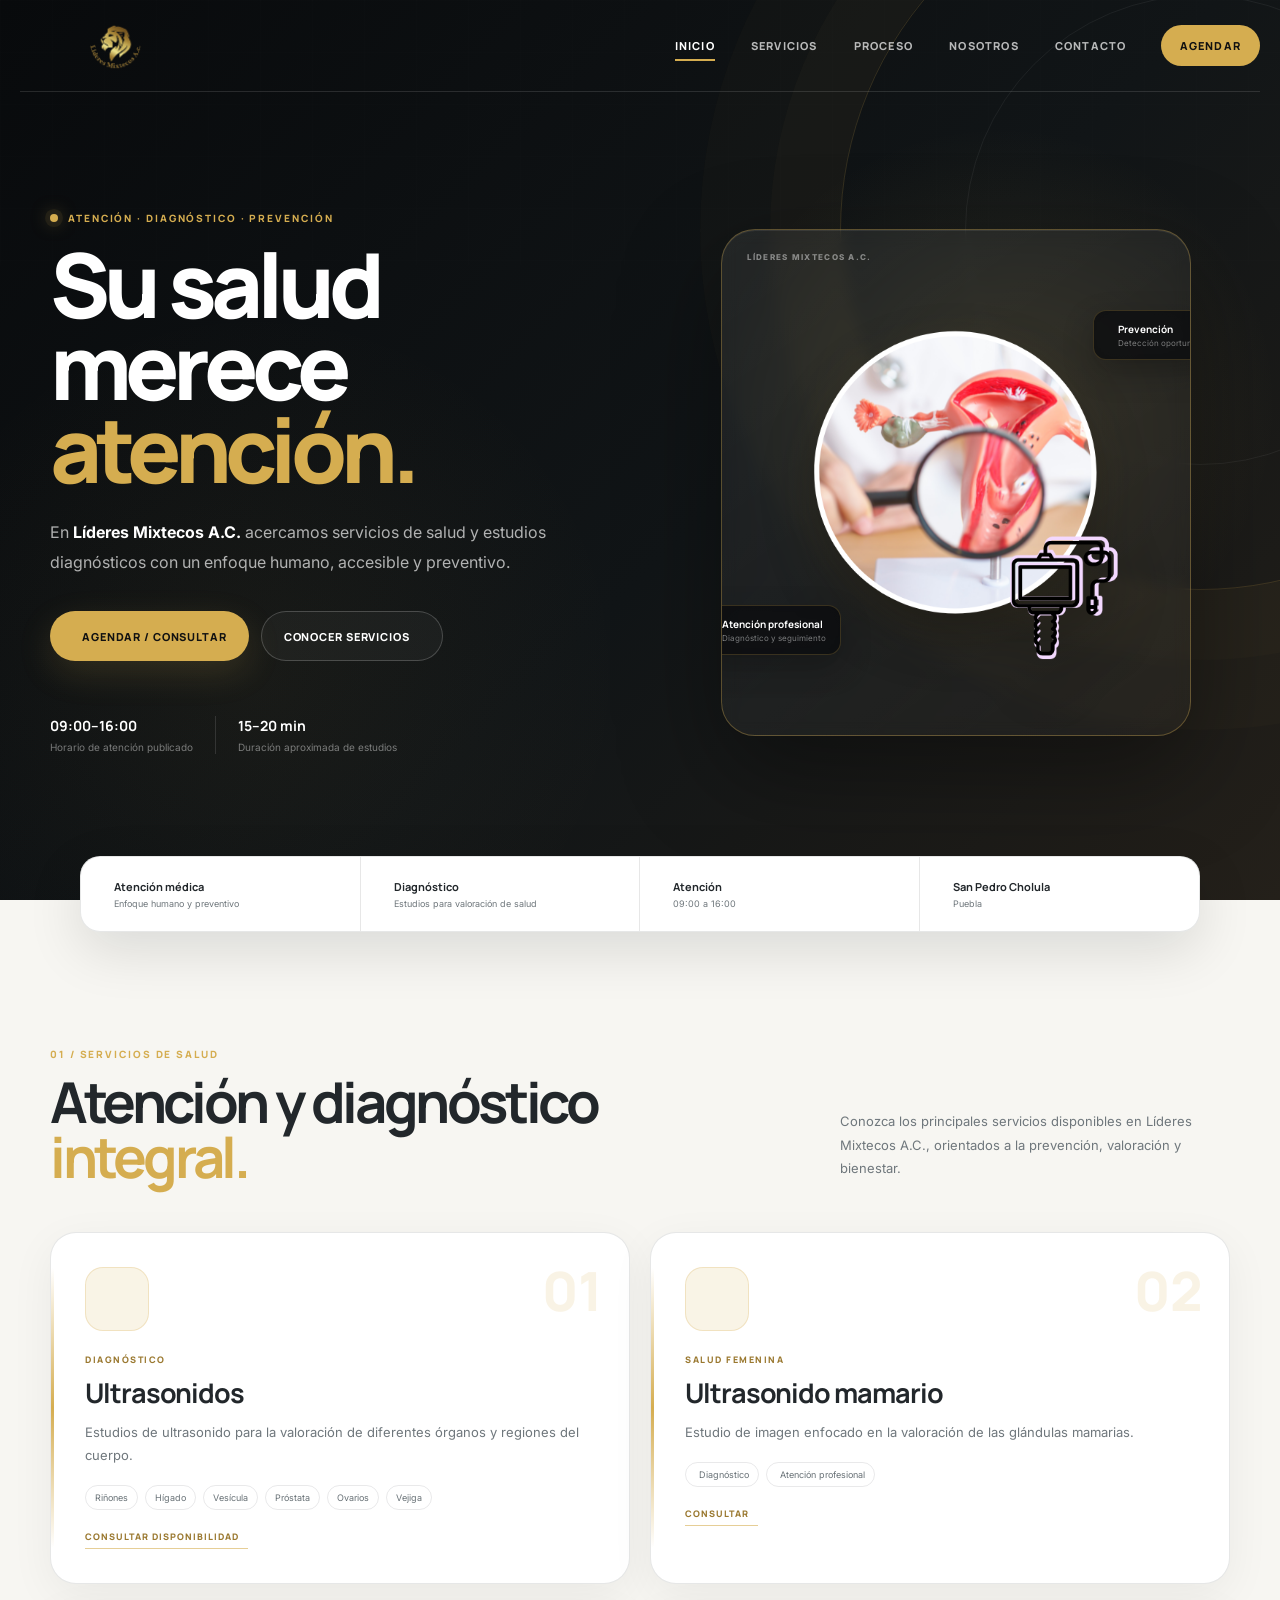
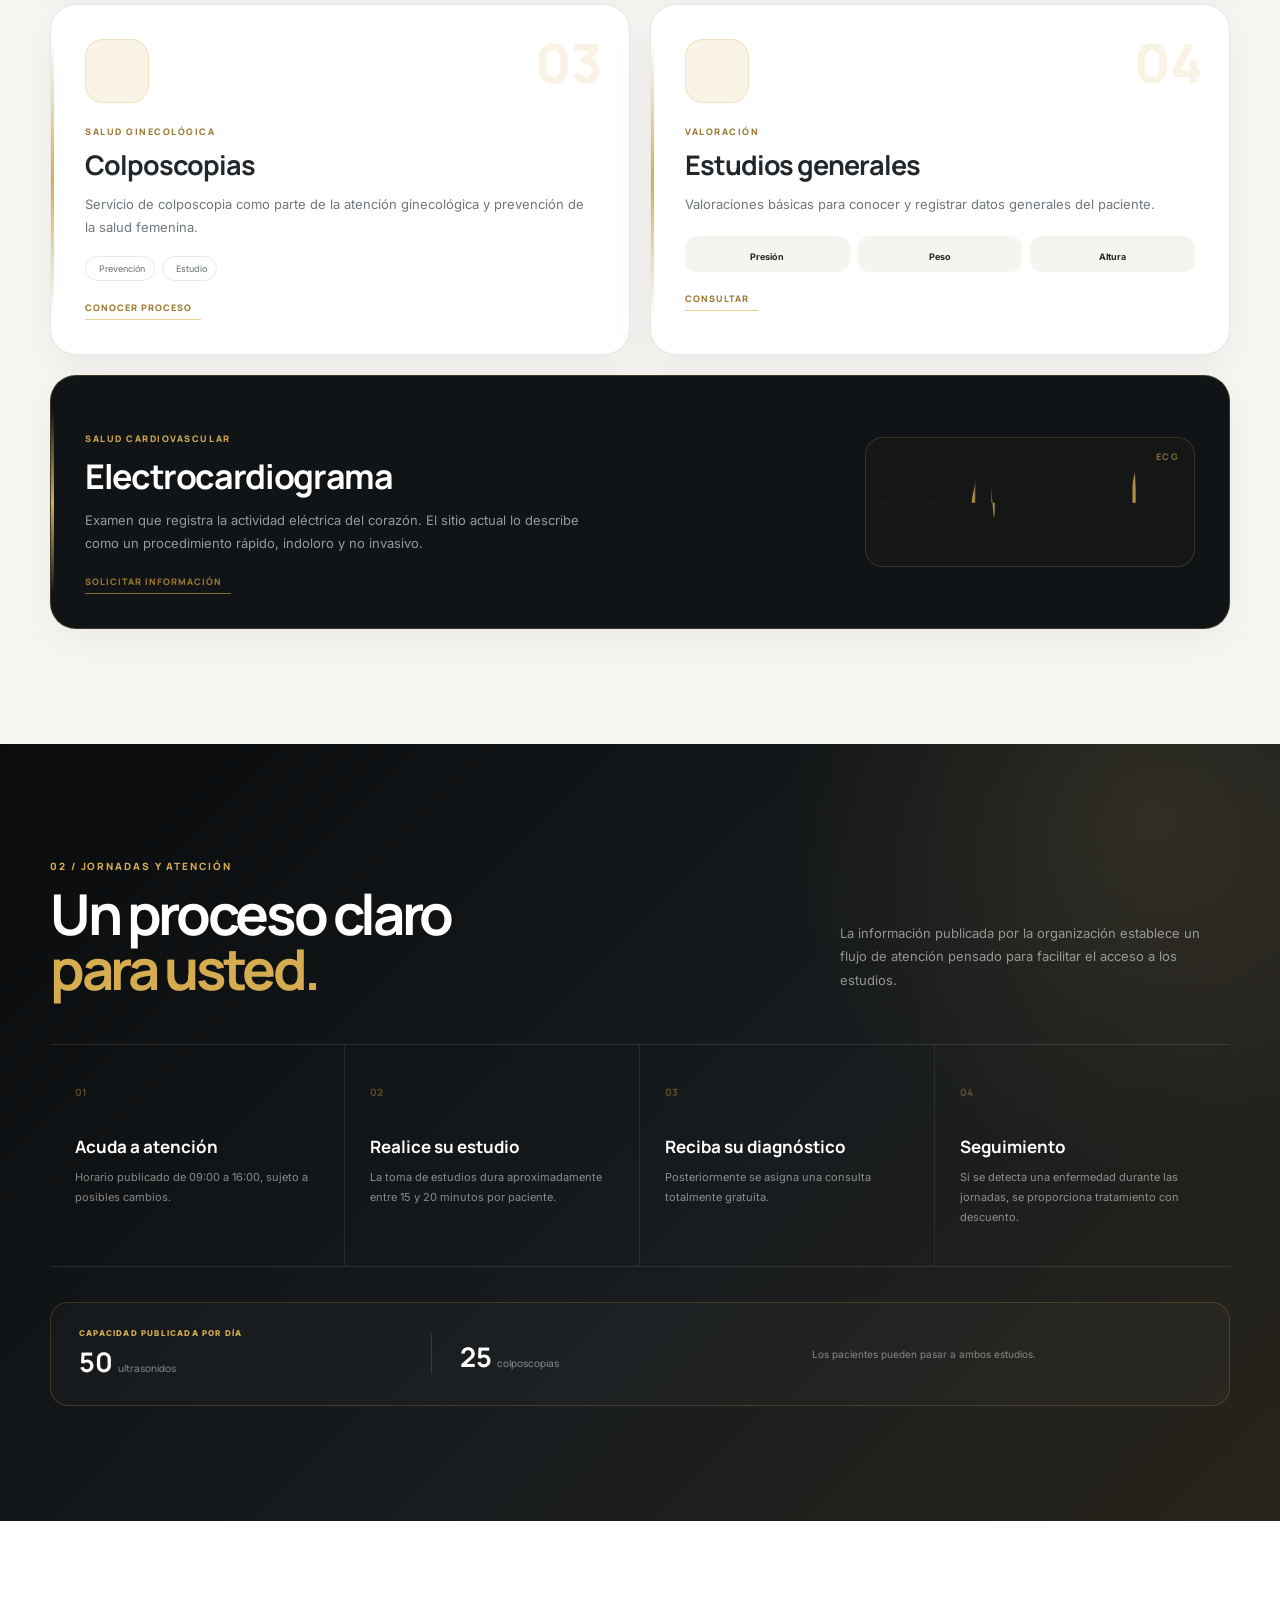
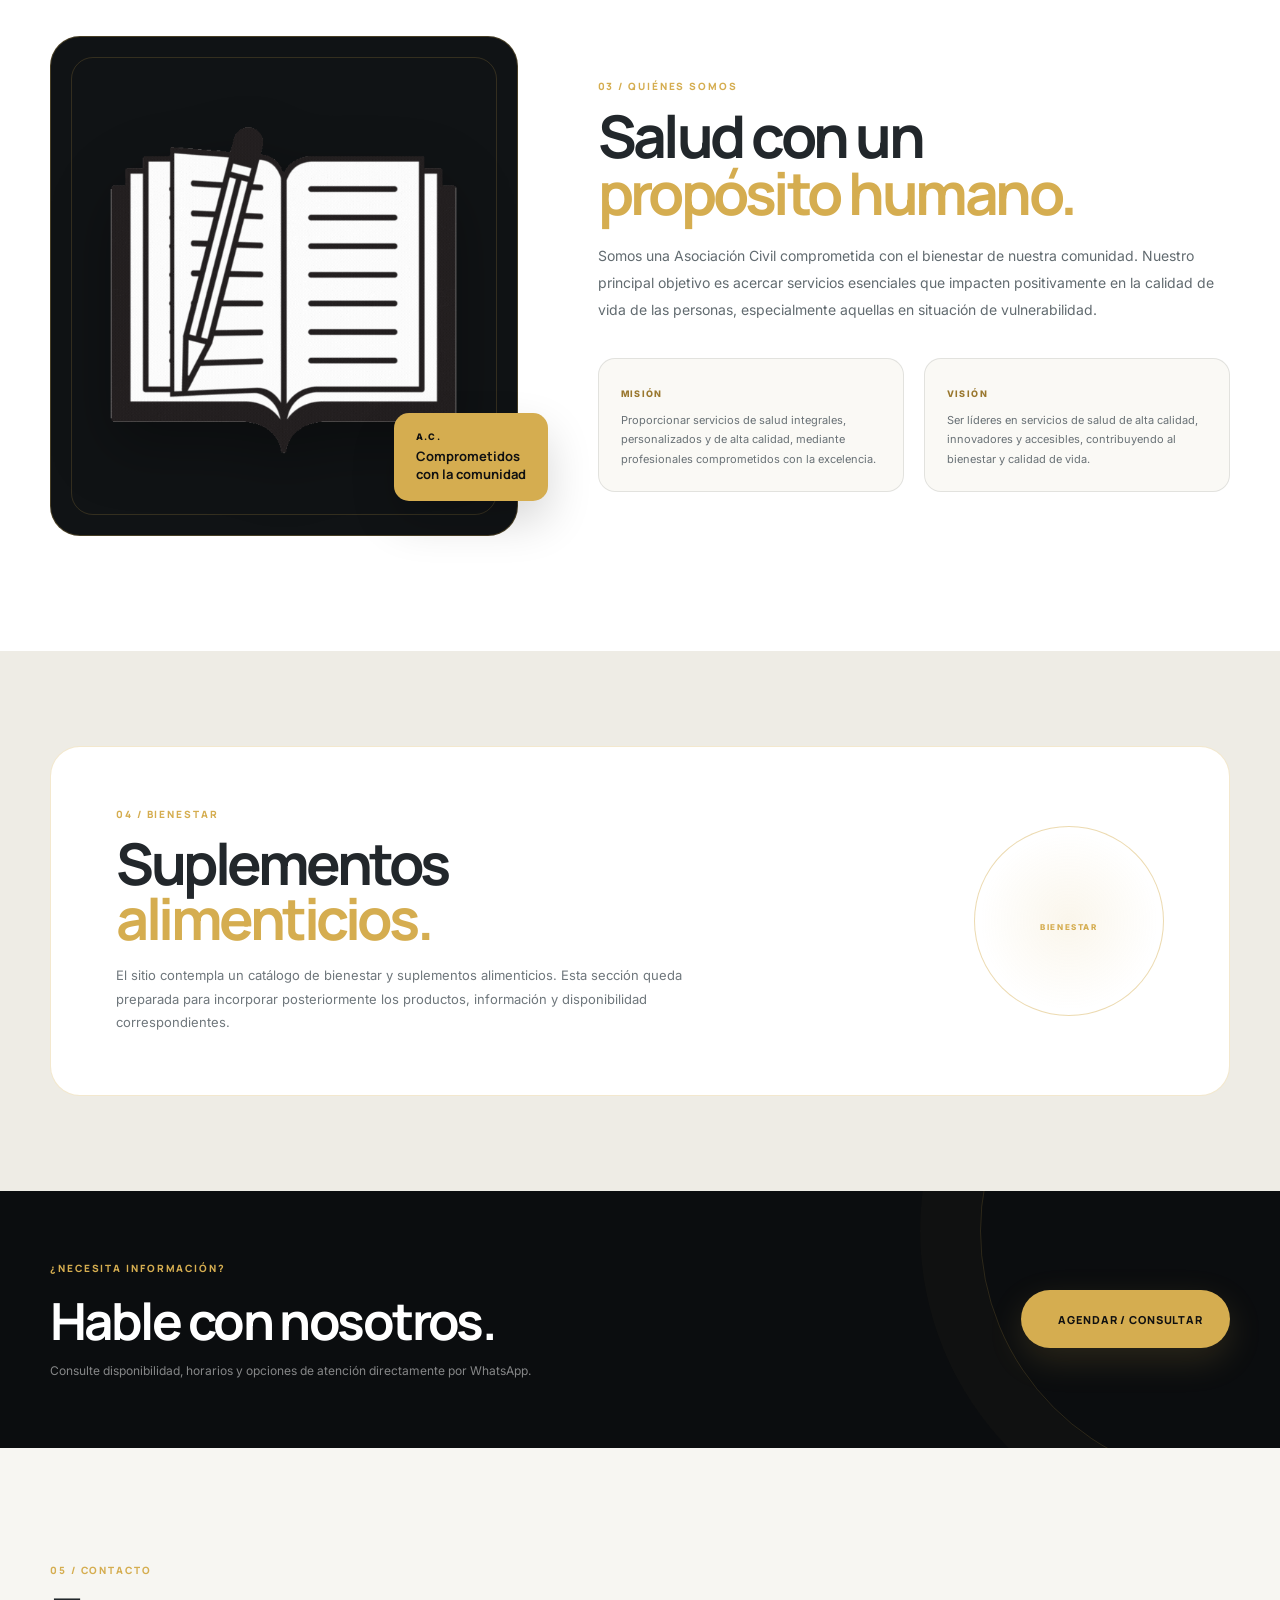
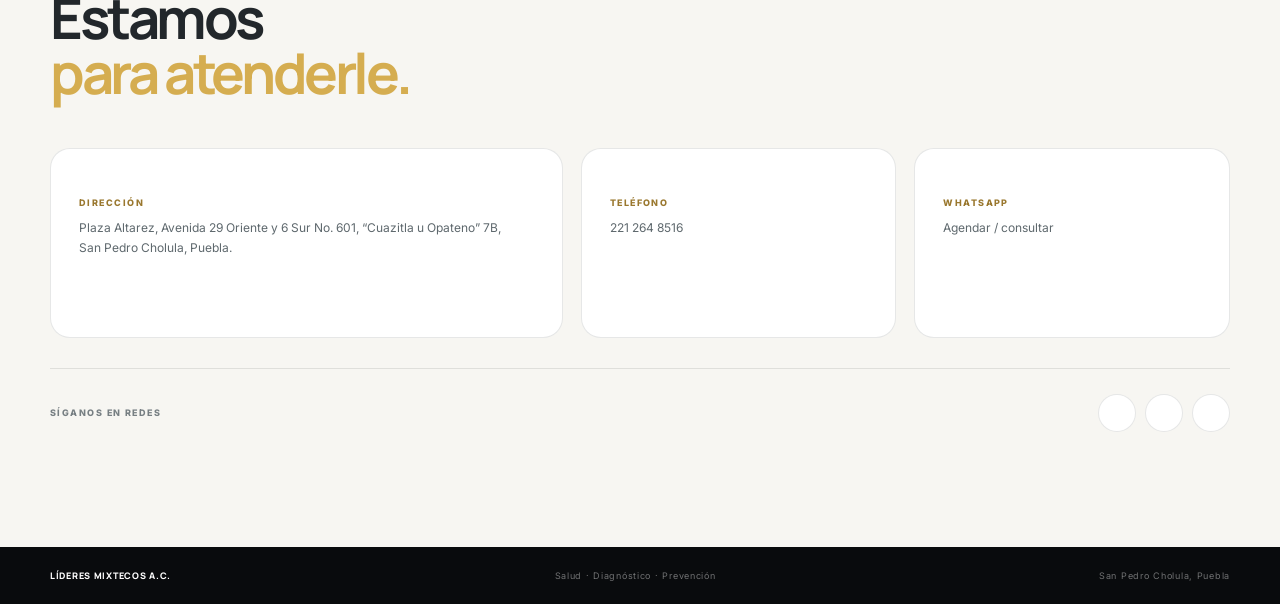
==== index.html @ 83576ace "dgfgd" ====
<!DOCTYPE html>
<html lang="es">
<head>
  <meta charset="UTF-8">
  <meta name="viewport" content="width=device-width, initial-scale=1.0">
  <meta name="description" content="Líderes Mixtecos A.C. — servicios de salud, diagnóstico y prevención en San Pedro Cholula, Puebla.">
  <meta name="theme-color" content="#0b0d0f">
  <title>Líderes Mixtecos A.C. | Salud, diagnóstico y prevención</title>

  <link rel="icon" href="images/logo.png">
  <link rel="preconnect" href="https://fonts.googleapis.com">
  <link rel="preconnect" href="https://fonts.gstatic.com" crossorigin>
  <link href="https://fonts.googleapis.com/css2?family=Inter:wght@400;500;600;700&family=Manrope:wght@500;600;700;800&display=swap" rel="stylesheet">
  <link rel="stylesheet" href="style_medical_futurista.css">

  <link rel="stylesheet" href="style_medical_futurista.css">
</head>

<body>

  <!-- ================= HEADER ================= -->
  <header class="site-header" id="inicio">
    <div class="nav-shell">
      <a class="brand" href="#inicio" aria-label="Líderes Mixtecos A.C.">
        <img src="images/logo.png" alt="Líderes Mixtecos A.C.">
      </a>

      <button class="menu-toggle" type="button" aria-label="Abrir menú" aria-expanded="false">
        <span></span><span></span><span></span>
      </button>

      <nav class="main-nav" aria-label="Navegación principal">
        <a class="active" href="#inicio">Inicio</a>
        <a href="#servicios">Servicios</a>
        <a href="#proceso">Proceso</a>
        <a href="#nosotros">Nosotros</a>
        <a href="#contacto">Contacto</a>
        <a class="nav-button" href="http://wa.link/dk0aqt" target="_blank" rel="noopener">
          <i class="fab fa-whatsapp"></i> Agendar
        </a>
      </nav>
    </div>
  </header>

  <main>

    <!-- ================= HERO ================= -->
    <section class="hero">
      <div class="hero-orbit hero-orbit-one"></div>
      <div class="hero-orbit hero-orbit-two"></div>
      <div class="hero-grid"></div>

      <div class="hero-shell">
        <div class="hero-copy">
          <div class="eyebrow">
            <span class="status-dot"></span>
            ATENCIÓN · DIAGNÓSTICO · PREVENCIÓN
          </div>

          <h1>
            Su salud merece
            <span>atención.</span>
          </h1>

          <p class="hero-text">
            En <strong>Líderes Mixtecos A.C.</strong> acercamos servicios de salud
            y estudios diagnósticos con un enfoque humano, accesible y preventivo.
          </p>

          <div class="hero-actions">
            <a class="btn btn-gold" href="http://wa.link/dk0aqt" target="_blank" rel="noopener">
              <i class="fab fa-whatsapp"></i>
              Agendar / consultar
            </a>
            <a class="btn btn-outline" href="#servicios">
              Conocer servicios
              <i class="fas fa-arrow-down"></i>
            </a>
          </div>

          <div class="hero-meta">
            <div>
              <strong>09:00–16:00</strong>
              <span>Horario de atención publicado</span>
            </div>
            <div class="meta-line"></div>
            <div>
              <strong>15–20 min</strong>
              <span>Duración aproximada de estudios</span>
            </div>
          </div>
        </div>

        <div class="hero-visual">
          <div class="medical-frame">
            <div class="frame-label">LÍDERES MIXTECO​S A.C.</div>
            <img src="images/ColpoInic.png" alt="Estudio de colposcopia">
            <div class="medical-card medical-card-top">
              <i class="fas fa-shield-alt"></i>
              <div>
                <strong>Prevención</strong>
                <span>Detección oportuna</span>
              </div>
            </div>
            <div class="medical-card medical-card-bottom">
              <i class="fas fa-user-md"></i>
              <div>
                <strong>Atención profesional</strong>
                <span>Diagnóstico y seguimiento</span>
              </div>
            </div>
          </div>
        </div>
      </div>

      <div class="hero-bottom">
        <span>SCROLL</span>
        <span class="scroll-line"></span>
        <span>CONOZCA NUESTROS SERVICIOS</span>
      </div>
    </section>

    <!-- ================= TRUST BAR ================= -->
    <section class="trust-bar">
      <div class="trust-item">
        <i class="fas fa-heartbeat"></i>
        <div><strong>Atención médica</strong><span>Enfoque humano y preventivo</span></div>
      </div>
      <div class="trust-item">
        <i class="fas fa-microscope"></i>
        <div><strong>Diagnóstico</strong><span>Estudios para valoración de salud</span></div>
      </div>
      <div class="trust-item">
        <i class="fas fa-clock"></i>
        <div><strong>Atención</strong><span>09:00 a 16:00</span></div>
      </div>
      <div class="trust-item">
        <i class="fas fa-map-marker-alt"></i>
        <div><strong>San Pedro Cholula</strong><span>Puebla</span></div>
      </div>
    </section>

    <!-- ================= SERVICES ================= -->
    <section class="services section" id="servicios">
      <div class="section-shell">
        <div class="section-heading">
          <div>
            <span class="section-kicker">01 / SERVICIOS DE SALUD</span>
            <h2>Atención y diagnóstico<br><span>integral.</span></h2>
          </div>
          <p>
            Conozca los principales servicios disponibles en Líderes Mixtecos A.C.,
            orientados a la prevención, valoración y bienestar.
          </p>
        </div>

        <div class="services-grid">

          <article class="service-card service-featured">
            <span class="service-number">01</span>
            <div class="service-icon"><i class="fas fa-wave-square"></i></div>
            <span class="service-label">DIAGNÓSTICO</span>
            <h3>Ultrasonidos</h3>
            <p>Estudios de ultrasonido para la valoración de diferentes órganos y regiones del cuerpo.</p>
            <div class="tag-list">
              <span>Riñones</span><span>Hígado</span><span>Vesícula</span>
              <span>Próstata</span><span>Ovarios</span><span>Vejiga</span>
            </div>
            <a href="#contacto" class="card-link">Consultar disponibilidad <i class="fas fa-arrow-right"></i></a>
          </article>

          <article class="service-card">
            <span class="service-number">02</span>
            <div class="service-icon"><i class="fas fa-female"></i></div>
            <span class="service-label">SALUD FEMENINA</span>
            <h3>Ultrasonido mamario</h3>
            <p>Estudio de imagen enfocado en la valoración de las glándulas mamarias.</p>
            <div class="service-mini">
              <span><i class="fas fa-check"></i> Diagnóstico</span>
              <span><i class="fas fa-check"></i> Atención profesional</span>
            </div>
            <a href="#contacto" class="card-link">Consultar <i class="fas fa-arrow-right"></i></a>
          </article>

          <article class="service-card">
            <span class="service-number">03</span>
            <div class="service-icon"><i class="fas fa-notes-medical"></i></div>
            <span class="service-label">SALUD GINECOLÓGICA</span>
            <h3>Colposcopias</h3>
            <p>Servicio de colposcopia como parte de la atención ginecológica y prevención de la salud femenina.</p>
            <div class="service-mini">
              <span><i class="fas fa-check"></i> Prevención</span>
              <span><i class="fas fa-check"></i> Estudio</span>
            </div>
            <a href="#proceso" class="card-link">Conocer proceso <i class="fas fa-arrow-right"></i></a>
          </article>

          <article class="service-card">
            <span class="service-number">04</span>
            <div class="service-icon"><i class="fas fa-heartbeat"></i></div>
            <span class="service-label">VALORACIÓN</span>
            <h3>Estudios generales</h3>
            <p>Valoraciones básicas para conocer y registrar datos generales del paciente.</p>
            <div class="health-data">
              <div><i class="fas fa-heartbeat"></i><strong>Presión</strong></div>
              <div><i class="fas fa-weight"></i><strong>Peso</strong></div>
              <div><i class="fas fa-ruler-vertical"></i><strong>Altura</strong></div>
            </div>
            <a href="#contacto" class="card-link">Consultar <i class="fas fa-arrow-right"></i></a>
          </article>

          <article class="service-card service-wide">
            <div class="service-wide-copy">
              <span class="service-label">SALUD CARDIOVASCULAR</span>
              <h3>Electrocardiograma</h3>
              <p>
                Examen que registra la actividad eléctrica del corazón. El sitio actual
                lo describe como un procedimiento rápido, indoloro y no invasivo.
              </p>
              <a href="#contacto" class="card-link">Solicitar información <i class="fas fa-arrow-right"></i></a>
            </div>
            <div class="ecg-visual">
              <div class="ecg-line"></div>
              <span>ECG</span>
            </div>
          </article>

        </div>
      </div>
    </section>

    <!-- ================= PROCESS ================= -->
    <section class="process section-dark" id="proceso">
      <div class="section-shell">
        <div class="section-heading section-heading-dark">
          <div>
            <span class="section-kicker">02 / JORNADAS Y ATENCIÓN</span>
            <h2>Un proceso claro<br><span>para usted.</span></h2>
          </div>
          <p>
            La información publicada por la organización establece un flujo de atención
            pensado para facilitar el acceso a los estudios.
          </p>
        </div>

        <div class="process-grid">
          <div class="process-step">
            <span>01</span>
            <i class="fas fa-calendar-check"></i>
            <h3>Acuda a atención</h3>
            <p>Horario publicado de 09:00 a 16:00, sujeto a posibles cambios.</p>
          </div>
          <div class="process-step">
            <span>02</span>
            <i class="fas fa-user-md"></i>
            <h3>Realice su estudio</h3>
            <p>La toma de estudios dura aproximadamente entre 15 y 20 minutos por paciente.</p>
          </div>
          <div class="process-step">
            <span>03</span>
            <i class="fas fa-file-medical"></i>
            <h3>Reciba su diagnóstico</h3>
            <p>Posteriormente se asigna una consulta totalmente gratuita.</p>
          </div>
          <div class="process-step">
            <span>04</span>
            <i class="fas fa-hand-holding-heart"></i>
            <h3>Seguimiento</h3>
            <p>Si se detecta una enfermedad durante las jornadas, se proporciona tratamiento con descuento.</p>
          </div>
        </div>

        <div class="capacity">
          <div>
            <span class="capacity-label">CAPACIDAD PUBLICADA POR DÍA</span>
            <strong>50 <small>ultrasonidos</small></strong>
          </div>
          <div class="capacity-divider"></div>
          <div>
            <strong>25 <small>colposcopias</small></strong>
          </div>
          <p>Los pacientes pueden pasar a ambos estudios.</p>
        </div>
      </div>
    </section>

    <!-- ================= ABOUT ================= -->
    <section class="about section" id="nosotros">
      <div class="section-shell about-grid">
        <div class="about-visual">
          <div class="about-image">
            <img src="images/procsIn.gif" alt="Proceso de atención y estudios">
          </div>
          <div class="about-badge">
            <span>A.C.</span>
            <strong>Comprometidos<br>con la comunidad</strong>
          </div>
        </div>

        <div class="about-copy">
          <span class="section-kicker">03 / QUIÉNES SOMOS</span>
          <h2>Salud con un<br><span>propósito humano.</span></h2>
          <p class="lead">
            Somos una Asociación Civil comprometida con el bienestar de nuestra comunidad.
            Nuestro principal objetivo es acercar servicios esenciales que impacten
            positivamente en la calidad de vida de las personas, especialmente aquellas
            en situación de vulnerabilidad.
          </p>

          <div class="mission-grid">
            <div>
              <span>MISIÓN</span>
              <p>
                Proporcionar servicios de salud integrales, personalizados y de alta calidad,
                mediante profesionales comprometidos con la excelencia.
              </p>
            </div>
            <div>
              <span>VISIÓN</span>
              <p>
                Ser líderes en servicios de salud de alta calidad, innovadores y accesibles,
                contribuyendo al bienestar y calidad de vida.
              </p>
            </div>
          </div>
        </div>
      </div>
    </section>

    <!-- ================= SUPPLEMENTS ================= -->
    <section class="wellness section">
      <div class="section-shell wellness-inner">
        <div>
          <span class="section-kicker">04 / BIENESTAR</span>
          <h2>Suplementos<br><span>alimenticios.</span></h2>
          <p>
            El sitio contempla un catálogo de bienestar y suplementos alimenticios.
            Esta sección queda preparada para incorporar posteriormente los productos,
            información y disponibilidad correspondientes.
          </p>
        </div>
        <div class="wellness-symbol">
          <i class="fas fa-capsules"></i>
          <span>BIENESTAR</span>
        </div>
      </div>
    </section>

    <!-- ================= CTA ================= -->
    <section class="cta">
      <div class="cta-orbit"></div>
      <div class="section-shell cta-inner">
        <div>
          <span class="section-kicker">¿NECESITA INFORMACIÓN?</span>
          <h2>Hable con nosotros.</h2>
          <p>Consulte disponibilidad, horarios y opciones de atención directamente por WhatsApp.</p>
        </div>
        <a class="btn btn-gold btn-large" href="http://wa.link/dk0aqt" target="_blank" rel="noopener">
          <i class="fab fa-whatsapp"></i>
          Agendar / consultar
        </a>
      </div>
    </section>

    <!-- ================= CONTACT ================= -->
    <section class="contact section" id="contacto">
      <div class="section-shell">
        <div class="section-heading">
          <div>
            <span class="section-kicker">05 / CONTACTO</span>
            <h2>Estamos<br><span>para atenderle.</span></h2>
          </div>
        </div>

        <div class="contact-grid">
          <div class="contact-card">
            <i class="fas fa-map-marker-alt"></i>
            <span>DIRECCIÓN</span>
            <p>
              Plaza Altarez, Avenida 29 Oriente y 6 Sur No. 601,
              “Cuazitla u Opateno” 7B,<br>
              San Pedro Cholula, Puebla.
            </p>
          </div>

          <div class="contact-card">
            <i class="fas fa-phone-alt"></i>
            <span>TELÉFONO</span>
            <a href="tel:2212648516">221 264 8516</a>
          </div>

          <div class="contact-card">
            <i class="fab fa-whatsapp"></i>
            <span>WHATSAPP</span>
            <a href="http://wa.link/dk0aqt" target="_blank" rel="noopener">Agendar / consultar</a>
          </div>
        </div>

        <div class="social-row">
          <span>SÍGANOS EN REDES</span>
          <div>
            <a href="https://www.facebook.com/profile.php?id=61569856618521" target="_blank" rel="noopener" aria-label="Facebook">
              <i class="fab fa-facebook-f"></i>
            </a>
            <a href="https://www.instagram.com/medical_proway1/" target="_blank" rel="noopener" aria-label="Instagram">
              <i class="fab fa-instagram"></i>
            </a>
            <a href="http://wa.link/dk0aqt" target="_blank" rel="noopener" aria-label="WhatsApp">
              <i class="fab fa-whatsapp"></i>
            </a>
          </div>
        </div>
      </div>
    </section>

  </main>

  <footer class="footer">
    <div class="section-shell footer-inner">
      <span>LÍDERES MIXTE​COS A.C.</span>
      <span>Salud · Diagnóstico · Prevención</span>
      <span>San Pedro Cholula, Puebla</span>
    </div>
  </footer>

  <script>
    const toggle = document.querySelector('.menu-toggle');
    const nav = document.querySelector('.main-nav');

    toggle.addEventListener('click', () => {
      const open = nav.classList.toggle('open');
      toggle.setAttribute('aria-expanded', open);
    });

    document.querySelectorAll('.main-nav a').forEach(link => {
      link.addEventListener('click', () => {
        nav.classList.remove('open');
        toggle.setAttribute('aria-expanded', 'false');
      });
    });
  </script>

</body>
</html>
---- style_medical_futurista.css ----
:root{
  --black:#090b0d;
  --black-2:#111416;
  --black-3:#1b1e21;
  --gold:#d5ad50;
  --gold-light:#f0cc76;
  --gold-soft:rgba(213,173,80,.14);
  --white:#ffffff;
  --cream:#f7f6f2;
  --text:#22272b;
  --muted:#6f777c;
  --line:rgba(15,20,24,.10);
  --shadow:0 24px 70px rgba(10,14,17,.12);
  --radius:24px;
}

*{box-sizing:border-box}
html{scroll-behavior:smooth}
body{
  margin:0;
  font-family:'Inter',sans-serif;
  color:var(--text);
  background:var(--cream);
  overflow-x:hidden;
}
img{max-width:100%;display:block}
a{text-decoration:none;color:inherit}
button{font:inherit}
.section-shell{
  width:min(1180px,calc(100% - 40px));
  margin:auto;
}

/* ================= HEADER ================= */
.site-header{
  position:absolute;
  top:0;
  left:0;
  width:100%;
  z-index:50;
}
.nav-shell{
  width:min(1240px,calc(100% - 40px));
  margin:auto;
  min-height:92px;
  display:flex;
  align-items:center;
  justify-content:space-between;
  border-bottom:1px solid rgba(255,255,255,.12);
}
.brand img{
  width:190px;
  max-height:62px;
  object-fit:contain;
}
.main-nav{
  display:flex;
  align-items:center;
  gap:8px;
}
.main-nav>a{
  position:relative;
  padding:12px 14px;
  color:rgba(255,255,255,.70);
  font-family:'Manrope',sans-serif;
  font-size:11px;
  font-weight:800;
  letter-spacing:.11em;
  text-transform:uppercase;
  transition:.25s ease;
}
.main-nav>a:not(.nav-button)::after{
  content:"";
  position:absolute;
  left:14px;
  right:14px;
  bottom:4px;
  height:2px;
  transform:scaleX(0);
  background:var(--gold);
  transition:.25s ease;
}
.main-nav>a:hover,
.main-nav>a.active{color:#fff}
.main-nav>a:hover::after,
.main-nav>a.active::after{transform:scaleX(1)}
.nav-button{
  margin-left:12px;
  padding:12px 18px!important;
  border:1px solid rgba(213,173,80,.55);
  border-radius:999px;
  background:var(--gold);
  color:#111!important;
}
.nav-button:hover{
  background:var(--gold-light);
  transform:translateY(-2px);
}
.menu-toggle{display:none}

/* ================= HERO ================= */
.hero{
  position:relative;
  min-height:760px;
  height:100vh;
  max-height:980px;
  overflow:hidden;
  display:flex;
  align-items:center;
  background:
    radial-gradient(circle at 78% 45%,rgba(213,173,80,.13),transparent 25%),
    radial-gradient(circle at 20% 75%,rgba(213,173,80,.05),transparent 30%),
    linear-gradient(135deg,#080a0c 0%,#111517 56%,#24201a 100%);
  color:#fff;
}
.hero-grid{
  position:absolute;
  inset:0;
  opacity:.14;
  background-image:
    linear-gradient(rgba(255,255,255,.045) 1px,transparent 1px),
    linear-gradient(90deg,rgba(255,255,255,.045) 1px,transparent 1px);
  background-size:52px 52px;
  mask-image:linear-gradient(to bottom,#000 0%,transparent 92%);
}
.hero-orbit{
  position:absolute;
  border:1px solid rgba(213,173,80,.18);
  border-radius:50%;
  pointer-events:none;
}
.hero-orbit-one{
  width:720px;height:720px;
  right:-280px;top:-130px;
  box-shadow:0 0 0 70px rgba(213,173,80,.025),0 0 0 140px rgba(213,173,80,.015);
}
.hero-orbit-two{
  width:470px;height:470px;
  right:-155px;top:-5px;
  border-color:rgba(255,255,255,.06);
}
.hero-shell{
  position:relative;
  z-index:2;
  width:min(1180px,calc(100% - 40px));
  margin:auto;
  display:grid;
  grid-template-columns:1.02fr .98fr;
  align-items:center;
  gap:60px;
  padding-top:65px;
}
.hero-copy{max-width:650px}
.eyebrow,
.section-kicker{
  display:flex;
  align-items:center;
  gap:10px;
  color:var(--gold);
  font-family:'Manrope',sans-serif;
  font-size:10px;
  font-weight:800;
  letter-spacing:.19em;
}
.status-dot{
  width:8px;height:8px;
  border-radius:50%;
  background:var(--gold);
  box-shadow:0 0 0 5px rgba(213,173,80,.08),0 0 18px rgba(213,173,80,.7);
}
.hero h1{
  margin:18px 0 0;
  max-width:680px;
  font-family:'Manrope',sans-serif;
  font-size:clamp(3.7rem,7vw,6.9rem);
  line-height:.92;
  letter-spacing:-.065em;
  font-weight:800;
}
.hero h1 span{color:var(--gold)}
.hero-text{
  max-width:620px;
  margin:28px 0 0;
  color:rgba(255,255,255,.67);
  font-size:16px;
  line-height:1.85;
}
.hero-text strong{color:#fff}
.hero-actions{
  display:flex;
  gap:12px;
  flex-wrap:wrap;
  margin-top:34px;
}
.btn{
  display:inline-flex;
  align-items:center;
  justify-content:center;
  gap:10px;
  min-height:50px;
  padding:0 22px;
  border-radius:999px;
  font-family:'Manrope',sans-serif;
  font-size:11px;
  font-weight:800;
  letter-spacing:.08em;
  text-transform:uppercase;
  transition:.25s ease;
}
.btn-gold{
  background:var(--gold);
  color:#111;
  box-shadow:0 12px 35px rgba(213,173,80,.16);
}
.btn-gold:hover{
  background:var(--gold-light);
  transform:translateY(-3px);
  box-shadow:0 18px 45px rgba(213,173,80,.25);
}
.btn-outline{
  border:1px solid rgba(255,255,255,.20);
  color:#fff;
  background:rgba(255,255,255,.035);
}
.btn-outline:hover{
  border-color:var(--gold);
  color:var(--gold-light);
  transform:translateY(-3px);
}
.hero-meta{
  display:flex;
  align-items:center;
  gap:22px;
  margin-top:55px;
}
.hero-meta strong{
  display:block;
  color:#fff;
  font-family:'Manrope',sans-serif;
  font-size:14px;
}
.hero-meta span{
  display:block;
  margin-top:5px;
  color:rgba(255,255,255,.43);
  font-size:10px;
  line-height:1.4;
}
.meta-line{
  width:1px;
  height:38px;
  background:rgba(255,255,255,.12);
}
.hero-visual{
  display:flex;
  justify-content:center;
  align-items:center;
}
.medical-frame{
  position:relative;
  width:min(470px,100%);
  aspect-ratio:1/1.08;
  display:flex;
  align-items:center;
  justify-content:center;
  border:1px solid rgba(213,173,80,.35);
  border-radius:34px;
  background:
    linear-gradient(145deg,rgba(255,255,255,.07),rgba(255,255,255,.018));
  box-shadow:0 35px 100px rgba(0,0,0,.38),inset 0 1px 0 rgba(255,255,255,.08);
  overflow:hidden;
  backdrop-filter:blur(8px);
}
.medical-frame::before{
  content:"";
  position:absolute;
  width:360px;height:360px;
  border-radius:50%;
  background:radial-gradient(circle,rgba(213,173,80,.17),transparent 67%);
}
.medical-frame img{
  position:relative;
  z-index:2;
  width:78%;
  height:78%;
  object-fit:contain;
  filter:drop-shadow(0 25px 25px rgba(0,0,0,.35));
}
.frame-label{
  position:absolute;
  z-index:4;
  top:22px;left:25px;
  color:rgba(255,255,255,.45);
  font-size:8px;
  font-weight:800;
  letter-spacing:.16em;
}
.medical-card{
  position:absolute;
  z-index:5;
  display:flex;
  align-items:center;
  gap:10px;
  padding:11px 14px;
  border:1px solid rgba(213,173,80,.22);
  border-radius:13px;
  background:rgba(9,11,13,.78);
  backdrop-filter:blur(14px);
  box-shadow:0 12px 30px rgba(0,0,0,.25);
}
.medical-card i{
  color:var(--gold);
  font-size:15px;
}
.medical-card strong{
  display:block;
  color:#fff;
  font-family:'Manrope',sans-serif;
  font-size:10px;
}
.medical-card span{
  display:block;
  margin-top:2px;
  color:rgba(255,255,255,.45);
  font-size:8px;
}
.medical-card-top{top:80px;right:-22px}
.medical-card-bottom{bottom:80px;left:-25px}
.hero-bottom{
  position:absolute;
  left:50%;
  bottom:24px;
  transform:translateX(-50%);
  z-index:5;
  display:flex;
  align-items:center;
  gap:12px;
  color:rgba(255,255,255,.35);
  font-size:8px;
  font-weight:800;
  letter-spacing:.17em;
  white-space:nowrap;
}
.scroll-line{
  width:45px;height:1px;
  background:var(--gold);
}

/* ================= TRUST ================= */
.trust-bar{
  position:relative;
  z-index:10;
  width:min(1120px,calc(100% - 40px));
  margin:-44px auto 0;
  display:grid;
  grid-template-columns:repeat(4,1fr);
  background:#fff;
  border:1px solid var(--line);
  border-radius:20px;
  box-shadow:0 18px 55px rgba(12,16,19,.12);
}
.trust-item{
  display:flex;
  align-items:center;
  gap:13px;
  padding:22px 20px;
  border-right:1px solid var(--line);
}
.trust-item:last-child{border-right:0}
.trust-item i{
  color:var(--gold);
  font-size:19px;
}
.trust-item strong{
  display:block;
  font-family:'Manrope',sans-serif;
  font-size:11px;
}
.trust-item span{
  display:block;
  margin-top:4px;
  color:var(--muted);
  font-size:9px;
}

/* ================= GENERAL SECTIONS ================= */
.section{padding:115px 0}
.section-heading{
  display:flex;
  align-items:flex-end;
  justify-content:space-between;
  gap:50px;
  margin-bottom:48px;
}
.section-heading h2{
  margin:13px 0 0;
  font-family:'Manrope',sans-serif;
  font-size:clamp(2.4rem,4.4vw,4.4rem);
  line-height:.98;
  letter-spacing:-.06em;
}
.section-heading h2 span{color:var(--gold)}
.section-heading>p{
  max-width:390px;
  margin:0 0 4px;
  color:var(--muted);
  font-size:13px;
  line-height:1.8;
}

/* ================= SERVICES ================= */
.services{background:var(--cream)}
.services-grid{
  display:grid;
  grid-template-columns:repeat(2,1fr);
  gap:20px;
}
.service-card{
  position:relative;
  min-height:340px;
  padding:34px;
  overflow:hidden;
  border:1px solid rgba(15,20,24,.10);
  border-radius:26px;
  background:#fff;
  box-shadow:0 12px 45px rgba(15,20,24,.055);
  transition:.35s ease;
}
.service-card:hover{
  transform:translateY(-7px);
  border-color:rgba(213,173,80,.5);
  box-shadow:var(--shadow);
}
.service-card::before{
  content:"";
  position:absolute;
  left:0;top:35px;bottom:35px;
  width:3px;
  background:linear-gradient(transparent,var(--gold),transparent);
}
.service-number{
  position:absolute;
  top:20px;right:26px;
  color:rgba(213,173,80,.15);
  font-family:'Manrope',sans-serif;
  font-size:54px;
  font-weight:800;
}
.service-icon{
  width:64px;height:64px;
  display:flex;
  align-items:center;
  justify-content:center;
  border-radius:18px;
  color:var(--gold);
  background:var(--gold-soft);
  border:1px solid rgba(213,173,80,.25);
  font-size:24px;
}
.service-label{
  display:block;
  margin-top:22px;
  color:#9a782f;
  font-family:'Manrope',sans-serif;
  font-size:9px;
  font-weight:800;
  letter-spacing:.17em;
}
.service-card h3{
  margin:8px 0 10px;
  font-family:'Manrope',sans-serif;
  font-size:27px;
  letter-spacing:-.04em;
}
.service-card p{
  max-width:500px;
  margin:0;
  color:var(--muted);
  font-size:13px;
  line-height:1.75;
}
.tag-list,.service-mini{
  display:flex;
  flex-wrap:wrap;
  gap:7px;
  margin-top:18px;
}
.tag-list span,.service-mini span{
  padding:6px 9px;
  border-radius:100px;
  border:1px solid rgba(15,20,24,.09);
  color:#687176;
  font-size:9px;
}
.service-mini span i{color:var(--gold);margin-right:4px}
.card-link{
  display:inline-flex;
  align-items:center;
  gap:9px;
  margin-top:20px;
  padding-bottom:5px;
  border-bottom:1px solid rgba(213,173,80,.6);
  color:#9a782f;
  font-family:'Manrope',sans-serif;
  font-size:9px;
  font-weight:800;
  letter-spacing:.11em;
  text-transform:uppercase;
  transition:.25s ease;
}
.card-link:hover{gap:15px;color:#6f531c}
.health-data{
  display:flex;
  gap:8px;
  margin-top:20px;
}
.health-data div{
  flex:1;
  padding:10px;
  border-radius:12px;
  background:#f5f4ef;
  text-align:center;
}
.health-data i{
  display:block;
  color:var(--gold);
  font-size:14px;
}
.health-data strong{
  display:block;
  margin-top:5px;
  font-size:9px;
}
.service-wide{
  grid-column:1/-1;
  min-height:245px;
  display:flex;
  align-items:center;
  justify-content:space-between;
  gap:40px;
  background:#111416;
  color:#fff;
  border-color:rgba(213,173,80,.23);
}
.service-wide p{color:rgba(255,255,255,.57)}
.service-wide .service-label{color:var(--gold)}
.service-wide h3{font-size:34px}
.service-wide-copy{max-width:650px}
.ecg-visual{
  position:relative;
  width:330px;height:130px;
  display:flex;
  align-items:center;
  justify-content:center;
  flex:0 0 330px;
  border:1px solid rgba(213,173,80,.18);
  border-radius:18px;
  background:rgba(213,173,80,.025);
  overflow:hidden;
}
.ecg-visual span{
  position:absolute;
  right:15px;top:12px;
  color:rgba(213,173,80,.55);
  font-family:'Manrope',sans-serif;
  font-size:9px;
  font-weight:800;
  letter-spacing:.15em;
}
.ecg-line{
  width:100%;
  height:75px;
  background:
    linear-gradient(90deg,
      transparent 0 5%,
      rgba(213,173,80,.35) 5.5% 6%,
      transparent 6.5% 19%,
      rgba(213,173,80,.35) 19.5% 20%,
      transparent 20.5% 32%,
      rgba(213,173,80,.8) 32.5% 33%,
      transparent 33.5% 38%,
      rgba(213,173,80,.8) 38.5% 39%,
      transparent 39.5% 52%,
      rgba(213,173,80,.35) 52.5% 53%,
      transparent 53.5% 67%,
      rgba(213,173,80,.35) 67.5% 68%,
      transparent 68.5% 81%,
      rgba(213,173,80,.8) 81.5% 82%,
      transparent 82.5% 100%);
  clip-path:polygon(0 51%,5% 51%,7% 50%,10% 51%,19% 51%,21% 50%,23% 51%,30% 51%,32% 52%,34% 10%,35% 90%,36% 51%,38% 25%,39% 72%,40% 51%,52% 51%,54% 50%,56% 51%,67% 51%,69% 50%,71% 51%,80% 51%,82% 10%,83% 90%,84% 51%,100% 51%);
  border-bottom:1px solid rgba(213,173,80,.45);
}

/* ================= DARK PROCESS ================= */
.section-dark{
  position:relative;
  overflow:hidden;
  padding:115px 0;
  background:
    radial-gradient(circle at 90% 10%,rgba(213,173,80,.12),transparent 27%),
    linear-gradient(135deg,#090b0d,#191c1e 60%,#28241b);
  color:#fff;
}
.section-heading-dark>p{color:rgba(255,255,255,.53)}
.process-grid{
  display:grid;
  grid-template-columns:repeat(4,1fr);
  border-top:1px solid rgba(255,255,255,.10);
  border-bottom:1px solid rgba(255,255,255,.10);
}
.process-step{
  position:relative;
  padding:35px 25px 38px;
  border-right:1px solid rgba(255,255,255,.08);
}
.process-step:last-child{border-right:0}
.process-step>span{
  color:rgba(213,173,80,.35);
  font-family:'Manrope',sans-serif;
  font-size:10px;
  font-weight:800;
}
.process-step i{
  display:block;
  margin:35px 0 20px;
  color:var(--gold);
  font-size:22px;
}
.process-step h3{
  margin:0 0 10px;
  font-family:'Manrope',sans-serif;
  font-size:17px;
}
.process-step p{
  margin:0;
  color:rgba(255,255,255,.50);
  font-size:11px;
  line-height:1.8;
}
.capacity{
  display:grid;
  grid-template-columns:1fr auto 1fr 1.2fr;
  align-items:center;
  gap:28px;
  margin-top:35px;
  padding:25px 28px;
  border:1px solid rgba(213,173,80,.20);
  border-radius:18px;
  background:rgba(255,255,255,.025);
}
.capacity-label{
  display:block;
  color:var(--gold);
  font-size:8px;
  font-weight:800;
  letter-spacing:.15em;
}
.capacity strong{
  display:block;
  margin-top:5px;
  font-family:'Manrope',sans-serif;
  font-size:27px;
}
.capacity small{
  color:rgba(255,255,255,.45);
  font-size:10px;
  font-weight:500;
}
.capacity-divider{
  width:1px;height:40px;
  background:rgba(255,255,255,.12);
}
.capacity p{
  margin:0;
  color:rgba(255,255,255,.45);
  font-size:10px;
  line-height:1.6;
}

/* ================= ABOUT ================= */
.about{background:#fff}
.about-grid{
  display:grid;
  grid-template-columns:.85fr 1.15fr;
  align-items:center;
  gap:80px;
}
.about-visual{position:relative}
.about-image{
  position:relative;
  min-height:500px;
  display:flex;
  align-items:center;
  justify-content:center;
  overflow:hidden;
  border-radius:30px;
  border:1px solid rgba(213,173,80,.28);
  background:#101315;
}
.about-image::after{
  content:"";
  position:absolute;
  inset:20px;
  border:1px solid rgba(213,173,80,.18);
  border-radius:22px;
}
.about-image img{
  width:78%;
  max-height:420px;
  object-fit:contain;
  filter:drop-shadow(0 25px 30px rgba(0,0,0,.3));
}
.about-badge{
  position:absolute;
  z-index:3;
  right:-30px;
  bottom:35px;
  padding:18px 22px;
  border-radius:15px;
  background:var(--gold);
  color:#111;
  box-shadow:0 20px 45px rgba(0,0,0,.16);
}
.about-badge span{
  display:block;
  font-size:9px;
  font-weight:800;
  letter-spacing:.15em;
}
.about-badge strong{
  display:block;
  margin-top:5px;
  font-family:'Manrope',sans-serif;
  font-size:13px;
}
.about-copy h2{
  margin:15px 0 22px;
  font-family:'Manrope',sans-serif;
  font-size:clamp(2.7rem,4.6vw,4.5rem);
  line-height:.96;
  letter-spacing:-.06em;
}
.about-copy h2 span{color:var(--gold)}
.about-copy .lead{
  max-width:650px;
  margin:0;
  color:#626b70;
  font-size:14px;
  line-height:1.9;
}
.mission-grid{
  display:grid;
  grid-template-columns:1fr 1fr;
  gap:20px;
  margin-top:35px;
}
.mission-grid>div{
  padding:22px;
  border:1px solid var(--line);
  border-radius:17px;
  background:#faf9f5;
}
.mission-grid span{
  color:#9a782f;
  font-size:9px;
  font-weight:800;
  letter-spacing:.15em;
}
.mission-grid p{
  margin:10px 0 0;
  color:#697176;
  font-size:11px;
  line-height:1.75;
}

/* ================= WELLNESS ================= */
.wellness{
  padding:95px 0;
  background:#eeece5;
}
.wellness-inner{
  min-height:350px;
  display:flex;
  align-items:center;
  justify-content:space-between;
  gap:50px;
  padding:55px 65px;
  border-radius:30px;
  overflow:hidden;
  background:#fff;
  border:1px solid rgba(213,173,80,.28);
}
.wellness h2{
  margin:15px 0 18px;
  font-family:'Manrope',sans-serif;
  font-size:clamp(2.5rem,4.5vw,4.2rem);
  line-height:.96;
  letter-spacing:-.06em;
}
.wellness h2 span{color:var(--gold)}
.wellness p{
  max-width:620px;
  margin:0;
  color:var(--muted);
  font-size:13px;
  line-height:1.8;
}
.wellness-symbol{
  width:190px;height:190px;
  flex:0 0 190px;
  display:flex;
  flex-direction:column;
  align-items:center;
  justify-content:center;
  border-radius:50%;
  border:1px solid rgba(213,173,80,.45);
  color:var(--gold);
  background:radial-gradient(circle,rgba(213,173,80,.11),transparent 67%);
}
.wellness-symbol i{font-size:45px}
.wellness-symbol span{
  margin-top:13px;
  font-size:8px;
  font-weight:800;
  letter-spacing:.2em;
}

/* ================= CTA ================= */
.cta{
  position:relative;
  overflow:hidden;
  padding:70px 0;
  background:#0b0d0f;
  color:#fff;
}
.cta-orbit{
  position:absolute;
  width:500px;height:500px;
  right:-200px;top:-210px;
  border:1px solid rgba(213,173,80,.17);
  border-radius:50%;
  box-shadow:0 0 0 60px rgba(213,173,80,.025);
}
.cta-inner{
  position:relative;
  z-index:2;
  display:flex;
  align-items:center;
  justify-content:space-between;
  gap:35px;
}
.cta h2{
  margin:10px 0 8px;
  font-family:'Manrope',sans-serif;
  font-size:clamp(2.2rem,4vw,3.7rem);
  letter-spacing:-.05em;
}
.cta p{
  margin:0;
  color:rgba(255,255,255,.5);
  font-size:12px;
}
.btn-large{min-height:58px;padding:0 27px}

/* ================= CONTACT ================= */
.contact{background:#f7f6f2}
.contact-grid{
  display:grid;
  grid-template-columns:1.3fr .8fr .8fr;
  gap:18px;
}
.contact-card{
  min-height:190px;
  padding:28px;
  border:1px solid var(--line);
  border-radius:20px;
  background:#fff;
}
.contact-card>i{
  color:var(--gold);
  font-size:19px;
}
.contact-card>span{
  display:block;
  margin-top:20px;
  color:#9a782f;
  font-size:9px;
  font-weight:800;
  letter-spacing:.16em;
}
.contact-card p,
.contact-card a{
  display:block;
  margin:10px 0 0;
  color:#5e686d;
  font-size:12px;
  line-height:1.7;
}
.contact-card a:hover{color:#9a782f}
.social-row{
  display:flex;
  align-items:center;
  justify-content:space-between;
  margin-top:30px;
  padding-top:25px;
  border-top:1px solid var(--line);
}
.social-row>span{
  color:#777f83;
  font-size:9px;
  font-weight:800;
  letter-spacing:.16em;
}
.social-row>div{
  display:flex;
  gap:9px;
}
.social-row a{
  width:38px;height:38px;
  display:flex;
  align-items:center;
  justify-content:center;
  border:1px solid rgba(15,20,24,.10);
  border-radius:50%;
  background:#fff;
  color:#777f83;
  transition:.25s ease;
}
.social-row a:hover{
  background:var(--gold);
  color:#111;
  border-color:var(--gold);
  transform:translateY(-3px);
}

/* ================= FOOTER ================= */
.footer{
  padding:22px 0;
  background:#090b0d;
  color:rgba(255,255,255,.42);
}
.footer-inner{
  display:flex;
  align-items:center;
  justify-content:space-between;
  gap:20px;
  font-size:9px;
  letter-spacing:.08em;
}
.footer-inner span:first-child{
  color:#fff;
  font-family:'Manrope',sans-serif;
  font-weight:800;
}

/* ================= RESPONSIVE ================= */
@media(max-width:1050px){
  .main-nav>a{padding-left:9px;padding-right:9px}
  .hero-shell{gap:35px}
  .hero h1{font-size:clamp(3.2rem,6.5vw,5.5rem)}
  .medical-card-top{right:-5px}
  .medical-card-bottom{left:-5px}
}
@media(max-width:850px){
  .site-header{position:absolute}
  .nav-shell{min-height:78px}
  .brand img{width:155px}
  .menu-toggle{
    display:flex;
    width:43px;height:43px;
    flex-direction:column;
    justify-content:center;
    align-items:center;
    gap:5px;
    border:1px solid rgba(255,255,255,.16);
    border-radius:12px;
    background:rgba(255,255,255,.05);
    cursor:pointer;
  }
  .menu-toggle span{width:18px;height:1px;background:#fff}
  .main-nav{
    position:absolute;
    top:72px;
    left:0;right:0;
    display:none;
    flex-direction:column;
    align-items:stretch;
    padding:14px;
    border:1px solid rgba(255,255,255,.12);
    border-radius:16px;
    background:rgba(12,15,17,.97);
    backdrop-filter:blur(15px);
  }
  .main-nav.open{display:flex}
  .main-nav>a{padding:13px 14px}
  .nav-button{margin:5px 0 0!important;text-align:center}
  .hero{height:auto;min-height:0;padding:130px 0 90px}
  .hero-shell{
    grid-template-columns:1fr;
    gap:55px;
  }
  .hero-copy{max-width:720px}
  .hero-visual{max-width:560px;margin:auto;width:100%}
  .hero-bottom{display:none}
  .trust-bar{grid-template-columns:1fr 1fr;margin-top:-25px}
  .trust-item:nth-child(2){border-right:0}
  .trust-item:nth-child(-n+2){border-bottom:1px solid var(--line)}
  .section-heading{display:block}
  .section-heading>p{margin-top:22px}
  .process-grid{grid-template-columns:1fr 1fr}
  .process-step:nth-child(2){border-right:0}
  .process-step:nth-child(-n+2){border-bottom:1px solid rgba(255,255,255,.08)}
  .about-grid{grid-template-columns:1fr;gap:55px}
  .about-visual{max-width:620px}
  .contact-grid{grid-template-columns:1fr 1fr}
  .contact-card:first-child{grid-column:1/-1}
}
@media(max-width:620px){
  .section{padding:80px 0}
  .section-shell{width:min(100% - 30px,1180px)}
  .nav-shell{width:calc(100% - 30px)}
  .hero{padding-top:115px}
  .hero h1{font-size:3.35rem}
  .hero-text{font-size:14px}
  .hero-actions .btn{width:100%}
  .hero-meta{gap:14px;margin-top:38px}
  .hero-meta span{font-size:8px}
  .medical-frame{border-radius:23px}
  .medical-card{padding:9px 10px}
  .medical-card-top{top:55px;right:-3px}
  .medical-card-bottom{bottom:45px;left:-3px}
  .trust-bar{width:calc(100% - 30px);grid-template-columns:1fr;margin-top:-15px}
  .trust-item{border-right:0!important;border-bottom:1px solid var(--line)!important}
  .trust-item:last-child{border-bottom:0!important}
  .services-grid{grid-template-columns:1fr}
  .service-wide{grid-column:auto;display:block}
  .ecg-visual{width:100%;margin-top:25px}
  .process-grid{grid-template-columns:1fr}
  .process-step{border-right:0!important;border-bottom:1px solid rgba(255,255,255,.08)!important}
  .process-step:last-child{border-bottom:0!important}
  .capacity{grid-template-columns:1fr;gap:15px}
  .capacity-divider{width:100%;height:1px}
  .about-image{min-height:380px}
  .about-badge{right:10px;bottom:18px}
  .mission-grid{grid-template-columns:1fr}
  .wellness-inner{display:block;padding:35px 28px}
  .wellness-symbol{margin:35px auto 0}
  .cta-inner{display:block}
  .cta .btn{margin-top:25px;width:100%}
  .contact-grid{grid-template-columns:1fr}
  .contact-card:first-child{grid-column:auto}
  .social-row{display:block}
  .social-row>div{margin-top:15px}
  .footer-inner{display:block;text-align:center;line-height:2}
}
@media(prefers-reduced-motion:reduce){
  html{scroll-behavior:auto}
  *,*:before,*:after{transition:none!important}
}
---- style_medical_futurista.css ----
:root{
  --black:#090b0d;
  --black-2:#111416;
  --black-3:#1b1e21;
  --gold:#d5ad50;
  --gold-light:#f0cc76;
  --gold-soft:rgba(213,173,80,.14);
  --white:#ffffff;
  --cream:#f7f6f2;
  --text:#22272b;
  --muted:#6f777c;
  --line:rgba(15,20,24,.10);
  --shadow:0 24px 70px rgba(10,14,17,.12);
  --radius:24px;
}

*{box-sizing:border-box}
html{scroll-behavior:smooth}
body{
  margin:0;
  font-family:'Inter',sans-serif;
  color:var(--text);
  background:var(--cream);
  overflow-x:hidden;
}
img{max-width:100%;display:block}
a{text-decoration:none;color:inherit}
button{font:inherit}
.section-shell{
  width:min(1180px,calc(100% - 40px));
  margin:auto;
}

/* ================= HEADER ================= */
.site-header{
  position:absolute;
  top:0;
  left:0;
  width:100%;
  z-index:50;
}
.nav-shell{
  width:min(1240px,calc(100% - 40px));
  margin:auto;
  min-height:92px;
  display:flex;
  align-items:center;
  justify-content:space-between;
  border-bottom:1px solid rgba(255,255,255,.12);
}
.brand img{
  width:190px;
  max-height:62px;
  object-fit:contain;
}
.main-nav{
  display:flex;
  align-items:center;
  gap:8px;
}
.main-nav>a{
  position:relative;
  padding:12px 14px;
  color:rgba(255,255,255,.70);
  font-family:'Manrope',sans-serif;
  font-size:11px;
  font-weight:800;
  letter-spacing:.11em;
  text-transform:uppercase;
  transition:.25s ease;
}
.main-nav>a:not(.nav-button)::after{
  content:"";
  position:absolute;
  left:14px;
  right:14px;
  bottom:4px;
  height:2px;
  transform:scaleX(0);
  background:var(--gold);
  transition:.25s ease;
}
.main-nav>a:hover,
.main-nav>a.active{color:#fff}
.main-nav>a:hover::after,
.main-nav>a.active::after{transform:scaleX(1)}
.nav-button{
  margin-left:12px;
  padding:12px 18px!important;
  border:1px solid rgba(213,173,80,.55);
  border-radius:999px;
  background:var(--gold);
  color:#111!important;
}
.nav-button:hover{
  background:var(--gold-light);
  transform:translateY(-2px);
}
.menu-toggle{display:none}

/* ================= HERO ================= */
.hero{
  position:relative;
  min-height:760px;
  height:100vh;
  max-height:980px;
  overflow:hidden;
  display:flex;
  align-items:center;
  background:
    radial-gradient(circle at 78% 45%,rgba(213,173,80,.13),transparent 25%),
    radial-gradient(circle at 20% 75%,rgba(213,173,80,.05),transparent 30%),
    linear-gradient(135deg,#080a0c 0%,#111517 56%,#24201a 100%);
  color:#fff;
}
.hero-grid{
  position:absolute;
  inset:0;
  opacity:.14;
  background-image:
    linear-gradient(rgba(255,255,255,.045) 1px,transparent 1px),
    linear-gradient(90deg,rgba(255,255,255,.045) 1px,transparent 1px);
  background-size:52px 52px;
  mask-image:linear-gradient(to bottom,#000 0%,transparent 92%);
}
.hero-orbit{
  position:absolute;
  border:1px solid rgba(213,173,80,.18);
  border-radius:50%;
  pointer-events:none;
}
.hero-orbit-one{
  width:720px;height:720px;
  right:-280px;top:-130px;
  box-shadow:0 0 0 70px rgba(213,173,80,.025),0 0 0 140px rgba(213,173,80,.015);
}
.hero-orbit-two{
  width:470px;height:470px;
  right:-155px;top:-5px;
  border-color:rgba(255,255,255,.06);
}
.hero-shell{
  position:relative;
  z-index:2;
  width:min(1180px,calc(100% - 40px));
  margin:auto;
  display:grid;
  grid-template-columns:1.02fr .98fr;
  align-items:center;
  gap:60px;
  padding-top:65px;
}
.hero-copy{max-width:650px}
.eyebrow,
.section-kicker{
  display:flex;
  align-items:center;
  gap:10px;
  color:var(--gold);
  font-family:'Manrope',sans-serif;
  font-size:10px;
  font-weight:800;
  letter-spacing:.19em;
}
.status-dot{
  width:8px;height:8px;
  border-radius:50%;
  background:var(--gold);
  box-shadow:0 0 0 5px rgba(213,173,80,.08),0 0 18px rgba(213,173,80,.7);
}
.hero h1{
  margin:18px 0 0;
  max-width:680px;
  font-family:'Manrope',sans-serif;
  font-size:clamp(3.7rem,7vw,6.9rem);
  line-height:.92;
  letter-spacing:-.065em;
  font-weight:800;
}
.hero h1 span{color:var(--gold)}
.hero-text{
  max-width:620px;
  margin:28px 0 0;
  color:rgba(255,255,255,.67);
  font-size:16px;
  line-height:1.85;
}
.hero-text strong{color:#fff}
.hero-actions{
  display:flex;
  gap:12px;
  flex-wrap:wrap;
  margin-top:34px;
}
.btn{
  display:inline-flex;
  align-items:center;
  justify-content:center;
  gap:10px;
  min-height:50px;
  padding:0 22px;
  border-radius:999px;
  font-family:'Manrope',sans-serif;
  font-size:11px;
  font-weight:800;
  letter-spacing:.08em;
  text-transform:uppercase;
  transition:.25s ease;
}
.btn-gold{
  background:var(--gold);
  color:#111;
  box-shadow:0 12px 35px rgba(213,173,80,.16);
}
.btn-gold:hover{
  background:var(--gold-light);
  transform:translateY(-3px);
  box-shadow:0 18px 45px rgba(213,173,80,.25);
}
.btn-outline{
  border:1px solid rgba(255,255,255,.20);
  color:#fff;
  background:rgba(255,255,255,.035);
}
.btn-outline:hover{
  border-color:var(--gold);
  color:var(--gold-light);
  transform:translateY(-3px);
}
.hero-meta{
  display:flex;
  align-items:center;
  gap:22px;
  margin-top:55px;
}
.hero-meta strong{
  display:block;
  color:#fff;
  font-family:'Manrope',sans-serif;
  font-size:14px;
}
.hero-meta span{
  display:block;
  margin-top:5px;
  color:rgba(255,255,255,.43);
  font-size:10px;
  line-height:1.4;
}
.meta-line{
  width:1px;
  height:38px;
  background:rgba(255,255,255,.12);
}
.hero-visual{
  display:flex;
  justify-content:center;
  align-items:center;
}
.medical-frame{
  position:relative;
  width:min(470px,100%);
  aspect-ratio:1/1.08;
  display:flex;
  align-items:center;
  justify-content:center;
  border:1px solid rgba(213,173,80,.35);
  border-radius:34px;
  background:
    linear-gradient(145deg,rgba(255,255,255,.07),rgba(255,255,255,.018));
  box-shadow:0 35px 100px rgba(0,0,0,.38),inset 0 1px 0 rgba(255,255,255,.08);
  overflow:hidden;
  backdrop-filter:blur(8px);
}
.medical-frame::before{
  content:"";
  position:absolute;
  width:360px;height:360px;
  border-radius:50%;
  background:radial-gradient(circle,rgba(213,173,80,.17),transparent 67%);
}
.medical-frame img{
  position:relative;
  z-index:2;
  width:78%;
  height:78%;
  object-fit:contain;
  filter:drop-shadow(0 25px 25px rgba(0,0,0,.35));
}
.frame-label{
  position:absolute;
  z-index:4;
  top:22px;left:25px;
  color:rgba(255,255,255,.45);
  font-size:8px;
  font-weight:800;
  letter-spacing:.16em;
}
.medical-card{
  position:absolute;
  z-index:5;
  display:flex;
  align-items:center;
  gap:10px;
  padding:11px 14px;
  border:1px solid rgba(213,173,80,.22);
  border-radius:13px;
  background:rgba(9,11,13,.78);
  backdrop-filter:blur(14px);
  box-shadow:0 12px 30px rgba(0,0,0,.25);
}
.medical-card i{
  color:var(--gold);
  font-size:15px;
}
.medical-card strong{
  display:block;
  color:#fff;
  font-family:'Manrope',sans-serif;
  font-size:10px;
}
.medical-card span{
  display:block;
  margin-top:2px;
  color:rgba(255,255,255,.45);
  font-size:8px;
}
.medical-card-top{top:80px;right:-22px}
.medical-card-bottom{bottom:80px;left:-25px}
.hero-bottom{
  position:absolute;
  left:50%;
  bottom:24px;
  transform:translateX(-50%);
  z-index:5;
  display:flex;
  align-items:center;
  gap:12px;
  color:rgba(255,255,255,.35);
  font-size:8px;
  font-weight:800;
  letter-spacing:.17em;
  white-space:nowrap;
}
.scroll-line{
  width:45px;height:1px;
  background:var(--gold);
}

/* ================= TRUST ================= */
.trust-bar{
  position:relative;
  z-index:10;
  width:min(1120px,calc(100% - 40px));
  margin:-44px auto 0;
  display:grid;
  grid-template-columns:repeat(4,1fr);
  background:#fff;
  border:1px solid var(--line);
  border-radius:20px;
  box-shadow:0 18px 55px rgba(12,16,19,.12);
}
.trust-item{
  display:flex;
  align-items:center;
  gap:13px;
  padding:22px 20px;
  border-right:1px solid var(--line);
}
.trust-item:last-child{border-right:0}
.trust-item i{
  color:var(--gold);
  font-size:19px;
}
.trust-item strong{
  display:block;
  font-family:'Manrope',sans-serif;
  font-size:11px;
}
.trust-item span{
  display:block;
  margin-top:4px;
  color:var(--muted);
  font-size:9px;
}

/* ================= GENERAL SECTIONS ================= */
.section{padding:115px 0}
.section-heading{
  display:flex;
  align-items:flex-end;
  justify-content:space-between;
  gap:50px;
  margin-bottom:48px;
}
.section-heading h2{
  margin:13px 0 0;
  font-family:'Manrope',sans-serif;
  font-size:clamp(2.4rem,4.4vw,4.4rem);
  line-height:.98;
  letter-spacing:-.06em;
}
.section-heading h2 span{color:var(--gold)}
.section-heading>p{
  max-width:390px;
  margin:0 0 4px;
  color:var(--muted);
  font-size:13px;
  line-height:1.8;
}

/* ================= SERVICES ================= */
.services{background:var(--cream)}
.services-grid{
  display:grid;
  grid-template-columns:repeat(2,1fr);
  gap:20px;
}
.service-card{
  position:relative;
  min-height:340px;
  padding:34px;
  overflow:hidden;
  border:1px solid rgba(15,20,24,.10);
  border-radius:26px;
  background:#fff;
  box-shadow:0 12px 45px rgba(15,20,24,.055);
  transition:.35s ease;
}
.service-card:hover{
  transform:translateY(-7px);
  border-color:rgba(213,173,80,.5);
  box-shadow:var(--shadow);
}
.service-card::before{
  content:"";
  position:absolute;
  left:0;top:35px;bottom:35px;
  width:3px;
  background:linear-gradient(transparent,var(--gold),transparent);
}
.service-number{
  position:absolute;
  top:20px;right:26px;
  color:rgba(213,173,80,.15);
  font-family:'Manrope',sans-serif;
  font-size:54px;
  font-weight:800;
}
.service-icon{
  width:64px;height:64px;
  display:flex;
  align-items:center;
  justify-content:center;
  border-radius:18px;
  color:var(--gold);
  background:var(--gold-soft);
  border:1px solid rgba(213,173,80,.25);
  font-size:24px;
}
.service-label{
  display:block;
  margin-top:22px;
  color:#9a782f;
  font-family:'Manrope',sans-serif;
  font-size:9px;
  font-weight:800;
  letter-spacing:.17em;
}
.service-card h3{
  margin:8px 0 10px;
  font-family:'Manrope',sans-serif;
  font-size:27px;
  letter-spacing:-.04em;
}
.service-card p{
  max-width:500px;
  margin:0;
  color:var(--muted);
  font-size:13px;
  line-height:1.75;
}
.tag-list,.service-mini{
  display:flex;
  flex-wrap:wrap;
  gap:7px;
  margin-top:18px;
}
.tag-list span,.service-mini span{
  padding:6px 9px;
  border-radius:100px;
  border:1px solid rgba(15,20,24,.09);
  color:#687176;
  font-size:9px;
}
.service-mini span i{color:var(--gold);margin-right:4px}
.card-link{
  display:inline-flex;
  align-items:center;
  gap:9px;
  margin-top:20px;
  padding-bottom:5px;
  border-bottom:1px solid rgba(213,173,80,.6);
  color:#9a782f;
  font-family:'Manrope',sans-serif;
  font-size:9px;
  font-weight:800;
  letter-spacing:.11em;
  text-transform:uppercase;
  transition:.25s ease;
}
.card-link:hover{gap:15px;color:#6f531c}
.health-data{
  display:flex;
  gap:8px;
  margin-top:20px;
}
.health-data div{
  flex:1;
  padding:10px;
  border-radius:12px;
  background:#f5f4ef;
  text-align:center;
}
.health-data i{
  display:block;
  color:var(--gold);
  font-size:14px;
}
.health-data strong{
  display:block;
  margin-top:5px;
  font-size:9px;
}
.service-wide{
  grid-column:1/-1;
  min-height:245px;
  display:flex;
  align-items:center;
  justify-content:space-between;
  gap:40px;
  background:#111416;
  color:#fff;
  border-color:rgba(213,173,80,.23);
}
.service-wide p{color:rgba(255,255,255,.57)}
.service-wide .service-label{color:var(--gold)}
.service-wide h3{font-size:34px}
.service-wide-copy{max-width:650px}
.ecg-visual{
  position:relative;
  width:330px;height:130px;
  display:flex;
  align-items:center;
  justify-content:center;
  flex:0 0 330px;
  border:1px solid rgba(213,173,80,.18);
  border-radius:18px;
  background:rgba(213,173,80,.025);
  overflow:hidden;
}
.ecg-visual span{
  position:absolute;
  right:15px;top:12px;
  color:rgba(213,173,80,.55);
  font-family:'Manrope',sans-serif;
  font-size:9px;
  font-weight:800;
  letter-spacing:.15em;
}
.ecg-line{
  width:100%;
  height:75px;
  background:
    linear-gradient(90deg,
      transparent 0 5%,
      rgba(213,173,80,.35) 5.5% 6%,
      transparent 6.5% 19%,
      rgba(213,173,80,.35) 19.5% 20%,
      transparent 20.5% 32%,
      rgba(213,173,80,.8) 32.5% 33%,
      transparent 33.5% 38%,
      rgba(213,173,80,.8) 38.5% 39%,
      transparent 39.5% 52%,
      rgba(213,173,80,.35) 52.5% 53%,
      transparent 53.5% 67%,
      rgba(213,173,80,.35) 67.5% 68%,
      transparent 68.5% 81%,
      rgba(213,173,80,.8) 81.5% 82%,
      transparent 82.5% 100%);
  clip-path:polygon(0 51%,5% 51%,7% 50%,10% 51%,19% 51%,21% 50%,23% 51%,30% 51%,32% 52%,34% 10%,35% 90%,36% 51%,38% 25%,39% 72%,40% 51%,52% 51%,54% 50%,56% 51%,67% 51%,69% 50%,71% 51%,80% 51%,82% 10%,83% 90%,84% 51%,100% 51%);
  border-bottom:1px solid rgba(213,173,80,.45);
}

/* ================= DARK PROCESS ================= */
.section-dark{
  position:relative;
  overflow:hidden;
  padding:115px 0;
  background:
    radial-gradient(circle at 90% 10%,rgba(213,173,80,.12),transparent 27%),
    linear-gradient(135deg,#090b0d,#191c1e 60%,#28241b);
  color:#fff;
}
.section-heading-dark>p{color:rgba(255,255,255,.53)}
.process-grid{
  display:grid;
  grid-template-columns:repeat(4,1fr);
  border-top:1px solid rgba(255,255,255,.10);
  border-bottom:1px solid rgba(255,255,255,.10);
}
.process-step{
  position:relative;
  padding:35px 25px 38px;
  border-right:1px solid rgba(255,255,255,.08);
}
.process-step:last-child{border-right:0}
.process-step>span{
  color:rgba(213,173,80,.35);
  font-family:'Manrope',sans-serif;
  font-size:10px;
  font-weight:800;
}
.process-step i{
  display:block;
  margin:35px 0 20px;
  color:var(--gold);
  font-size:22px;
}
.process-step h3{
  margin:0 0 10px;
  font-family:'Manrope',sans-serif;
  font-size:17px;
}
.process-step p{
  margin:0;
  color:rgba(255,255,255,.50);
  font-size:11px;
  line-height:1.8;
}
.capacity{
  display:grid;
  grid-template-columns:1fr auto 1fr 1.2fr;
  align-items:center;
  gap:28px;
  margin-top:35px;
  padding:25px 28px;
  border:1px solid rgba(213,173,80,.20);
  border-radius:18px;
  background:rgba(255,255,255,.025);
}
.capacity-label{
  display:block;
  color:var(--gold);
  font-size:8px;
  font-weight:800;
  letter-spacing:.15em;
}
.capacity strong{
  display:block;
  margin-top:5px;
  font-family:'Manrope',sans-serif;
  font-size:27px;
}
.capacity small{
  color:rgba(255,255,255,.45);
  font-size:10px;
  font-weight:500;
}
.capacity-divider{
  width:1px;height:40px;
  background:rgba(255,255,255,.12);
}
.capacity p{
  margin:0;
  color:rgba(255,255,255,.45);
  font-size:10px;
  line-height:1.6;
}

/* ================= ABOUT ================= */
.about{background:#fff}
.about-grid{
  display:grid;
  grid-template-columns:.85fr 1.15fr;
  align-items:center;
  gap:80px;
}
.about-visual{position:relative}
.about-image{
  position:relative;
  min-height:500px;
  display:flex;
  align-items:center;
  justify-content:center;
  overflow:hidden;
  border-radius:30px;
  border:1px solid rgba(213,173,80,.28);
  background:#101315;
}
.about-image::after{
  content:"";
  position:absolute;
  inset:20px;
  border:1px solid rgba(213,173,80,.18);
  border-radius:22px;
}
.about-image img{
  width:78%;
  max-height:420px;
  object-fit:contain;
  filter:drop-shadow(0 25px 30px rgba(0,0,0,.3));
}
.about-badge{
  position:absolute;
  z-index:3;
  right:-30px;
  bottom:35px;
  padding:18px 22px;
  border-radius:15px;
  background:var(--gold);
  color:#111;
  box-shadow:0 20px 45px rgba(0,0,0,.16);
}
.about-badge span{
  display:block;
  font-size:9px;
  font-weight:800;
  letter-spacing:.15em;
}
.about-badge strong{
  display:block;
  margin-top:5px;
  font-family:'Manrope',sans-serif;
  font-size:13px;
}
.about-copy h2{
  margin:15px 0 22px;
  font-family:'Manrope',sans-serif;
  font-size:clamp(2.7rem,4.6vw,4.5rem);
  line-height:.96;
  letter-spacing:-.06em;
}
.about-copy h2 span{color:var(--gold)}
.about-copy .lead{
  max-width:650px;
  margin:0;
  color:#626b70;
  font-size:14px;
  line-height:1.9;
}
.mission-grid{
  display:grid;
  grid-template-columns:1fr 1fr;
  gap:20px;
  margin-top:35px;
}
.mission-grid>div{
  padding:22px;
  border:1px solid var(--line);
  border-radius:17px;
  background:#faf9f5;
}
.mission-grid span{
  color:#9a782f;
  font-size:9px;
  font-weight:800;
  letter-spacing:.15em;
}
.mission-grid p{
  margin:10px 0 0;
  color:#697176;
  font-size:11px;
  line-height:1.75;
}

/* ================= WELLNESS ================= */
.wellness{
  padding:95px 0;
  background:#eeece5;
}
.wellness-inner{
  min-height:350px;
  display:flex;
  align-items:center;
  justify-content:space-between;
  gap:50px;
  padding:55px 65px;
  border-radius:30px;
  overflow:hidden;
  background:#fff;
  border:1px solid rgba(213,173,80,.28);
}
.wellness h2{
  margin:15px 0 18px;
  font-family:'Manrope',sans-serif;
  font-size:clamp(2.5rem,4.5vw,4.2rem);
  line-height:.96;
  letter-spacing:-.06em;
}
.wellness h2 span{color:var(--gold)}
.wellness p{
  max-width:620px;
  margin:0;
  color:var(--muted);
  font-size:13px;
  line-height:1.8;
}
.wellness-symbol{
  width:190px;height:190px;
  flex:0 0 190px;
  display:flex;
  flex-direction:column;
  align-items:center;
  justify-content:center;
  border-radius:50%;
  border:1px solid rgba(213,173,80,.45);
  color:var(--gold);
  background:radial-gradient(circle,rgba(213,173,80,.11),transparent 67%);
}
.wellness-symbol i{font-size:45px}
.wellness-symbol span{
  margin-top:13px;
  font-size:8px;
  font-weight:800;
  letter-spacing:.2em;
}

/* ================= CTA ================= */
.cta{
  position:relative;
  overflow:hidden;
  padding:70px 0;
  background:#0b0d0f;
  color:#fff;
}
.cta-orbit{
  position:absolute;
  width:500px;height:500px;
  right:-200px;top:-210px;
  border:1px solid rgba(213,173,80,.17);
  border-radius:50%;
  box-shadow:0 0 0 60px rgba(213,173,80,.025);
}
.cta-inner{
  position:relative;
  z-index:2;
  display:flex;
  align-items:center;
  justify-content:space-between;
  gap:35px;
}
.cta h2{
  margin:10px 0 8px;
  font-family:'Manrope',sans-serif;
  font-size:clamp(2.2rem,4vw,3.7rem);
  letter-spacing:-.05em;
}
.cta p{
  margin:0;
  color:rgba(255,255,255,.5);
  font-size:12px;
}
.btn-large{min-height:58px;padding:0 27px}

/* ================= CONTACT ================= */
.contact{background:#f7f6f2}
.contact-grid{
  display:grid;
  grid-template-columns:1.3fr .8fr .8fr;
  gap:18px;
}
.contact-card{
  min-height:190px;
  padding:28px;
  border:1px solid var(--line);
  border-radius:20px;
  background:#fff;
}
.contact-card>i{
  color:var(--gold);
  font-size:19px;
}
.contact-card>span{
  display:block;
  margin-top:20px;
  color:#9a782f;
  font-size:9px;
  font-weight:800;
  letter-spacing:.16em;
}
.contact-card p,
.contact-card a{
  display:block;
  margin:10px 0 0;
  color:#5e686d;
  font-size:12px;
  line-height:1.7;
}
.contact-card a:hover{color:#9a782f}
.social-row{
  display:flex;
  align-items:center;
  justify-content:space-between;
  margin-top:30px;
  padding-top:25px;
  border-top:1px solid var(--line);
}
.social-row>span{
  color:#777f83;
  font-size:9px;
  font-weight:800;
  letter-spacing:.16em;
}
.social-row>div{
  display:flex;
  gap:9px;
}
.social-row a{
  width:38px;height:38px;
  display:flex;
  align-items:center;
  justify-content:center;
  border:1px solid rgba(15,20,24,.10);
  border-radius:50%;
  background:#fff;
  color:#777f83;
  transition:.25s ease;
}
.social-row a:hover{
  background:var(--gold);
  color:#111;
  border-color:var(--gold);
  transform:translateY(-3px);
}

/* ================= FOOTER ================= */
.footer{
  padding:22px 0;
  background:#090b0d;
  color:rgba(255,255,255,.42);
}
.footer-inner{
  display:flex;
  align-items:center;
  justify-content:space-between;
  gap:20px;
  font-size:9px;
  letter-spacing:.08em;
}
.footer-inner span:first-child{
  color:#fff;
  font-family:'Manrope',sans-serif;
  font-weight:800;
}

/* ================= RESPONSIVE ================= */
@media(max-width:1050px){
  .main-nav>a{padding-left:9px;padding-right:9px}
  .hero-shell{gap:35px}
  .hero h1{font-size:clamp(3.2rem,6.5vw,5.5rem)}
  .medical-card-top{right:-5px}
  .medical-card-bottom{left:-5px}
}
@media(max-width:850px){
  .site-header{position:absolute}
  .nav-shell{min-height:78px}
  .brand img{width:155px}
  .menu-toggle{
    display:flex;
    width:43px;height:43px;
    flex-direction:column;
    justify-content:center;
    align-items:center;
    gap:5px;
    border:1px solid rgba(255,255,255,.16);
    border-radius:12px;
    background:rgba(255,255,255,.05);
    cursor:pointer;
  }
  .menu-toggle span{width:18px;height:1px;background:#fff}
  .main-nav{
    position:absolute;
    top:72px;
    left:0;right:0;
    display:none;
    flex-direction:column;
    align-items:stretch;
    padding:14px;
    border:1px solid rgba(255,255,255,.12);
    border-radius:16px;
    background:rgba(12,15,17,.97);
    backdrop-filter:blur(15px);
  }
  .main-nav.open{display:flex}
  .main-nav>a{padding:13px 14px}
  .nav-button{margin:5px 0 0!important;text-align:center}
  .hero{height:auto;min-height:0;padding:130px 0 90px}
  .hero-shell{
    grid-template-columns:1fr;
    gap:55px;
  }
  .hero-copy{max-width:720px}
  .hero-visual{max-width:560px;margin:auto;width:100%}
  .hero-bottom{display:none}
  .trust-bar{grid-template-columns:1fr 1fr;margin-top:-25px}
  .trust-item:nth-child(2){border-right:0}
  .trust-item:nth-child(-n+2){border-bottom:1px solid var(--line)}
  .section-heading{display:block}
  .section-heading>p{margin-top:22px}
  .process-grid{grid-template-columns:1fr 1fr}
  .process-step:nth-child(2){border-right:0}
  .process-step:nth-child(-n+2){border-bottom:1px solid rgba(255,255,255,.08)}
  .about-grid{grid-template-columns:1fr;gap:55px}
  .about-visual{max-width:620px}
  .contact-grid{grid-template-columns:1fr 1fr}
  .contact-card:first-child{grid-column:1/-1}
}
@media(max-width:620px){
  .section{padding:80px 0}
  .section-shell{width:min(100% - 30px,1180px)}
  .nav-shell{width:calc(100% - 30px)}
  .hero{padding-top:115px}
  .hero h1{font-size:3.35rem}
  .hero-text{font-size:14px}
  .hero-actions .btn{width:100%}
  .hero-meta{gap:14px;margin-top:38px}
  .hero-meta span{font-size:8px}
  .medical-frame{border-radius:23px}
  .medical-card{padding:9px 10px}
  .medical-card-top{top:55px;right:-3px}
  .medical-card-bottom{bottom:45px;left:-3px}
  .trust-bar{width:calc(100% - 30px);grid-template-columns:1fr;margin-top:-15px}
  .trust-item{border-right:0!important;border-bottom:1px solid var(--line)!important}
  .trust-item:last-child{border-bottom:0!important}
  .services-grid{grid-template-columns:1fr}
  .service-wide{grid-column:auto;display:block}
  .ecg-visual{width:100%;margin-top:25px}
  .process-grid{grid-template-columns:1fr}
  .process-step{border-right:0!important;border-bottom:1px solid rgba(255,255,255,.08)!important}
  .process-step:last-child{border-bottom:0!important}
  .capacity{grid-template-columns:1fr;gap:15px}
  .capacity-divider{width:100%;height:1px}
  .about-image{min-height:380px}
  .about-badge{right:10px;bottom:18px}
  .mission-grid{grid-template-columns:1fr}
  .wellness-inner{display:block;padding:35px 28px}
  .wellness-symbol{margin:35px auto 0}
  .cta-inner{display:block}
  .cta .btn{margin-top:25px;width:100%}
  .contact-grid{grid-template-columns:1fr}
  .contact-card:first-child{grid-column:auto}
  .social-row{display:block}
  .social-row>div{margin-top:15px}
  .footer-inner{display:block;text-align:center;line-height:2}
}
@media(prefers-reduced-motion:reduce){
  html{scroll-behavior:auto}
  *,*:before,*:after{transition:none!important}
}
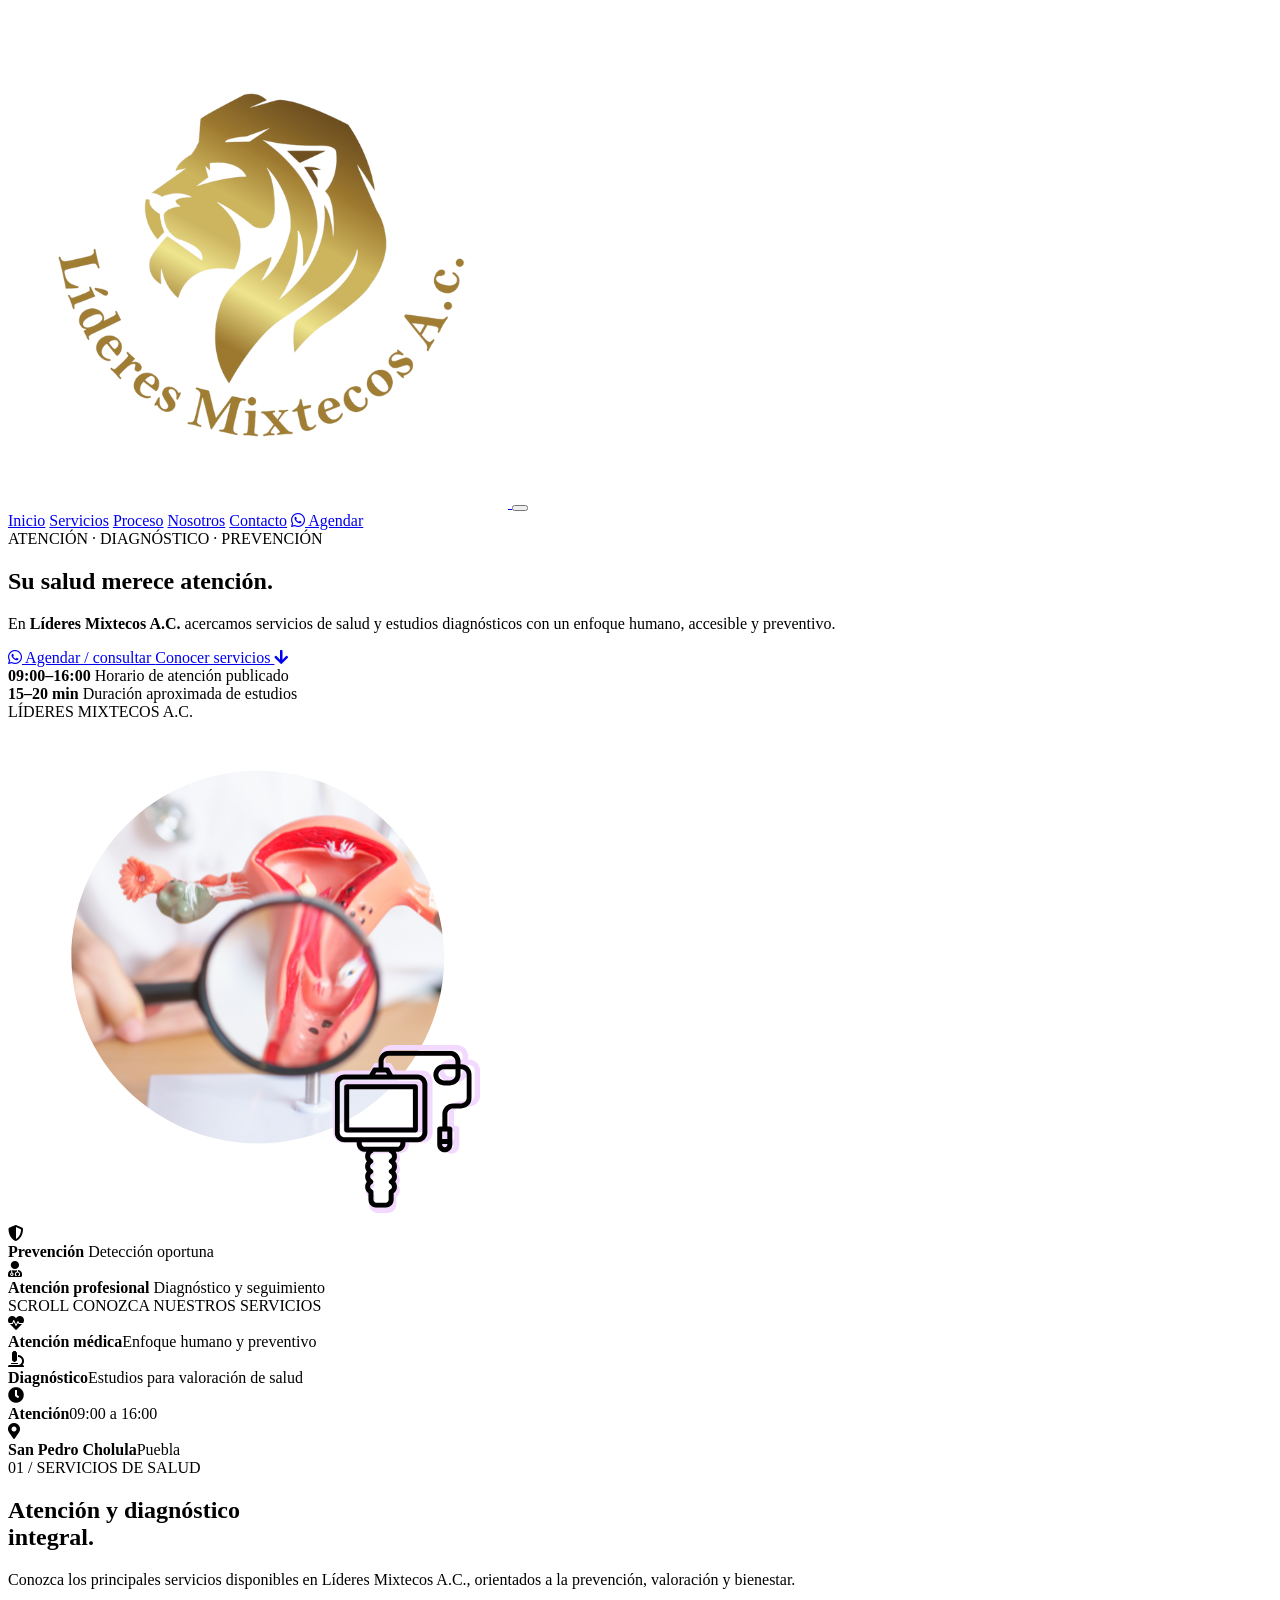
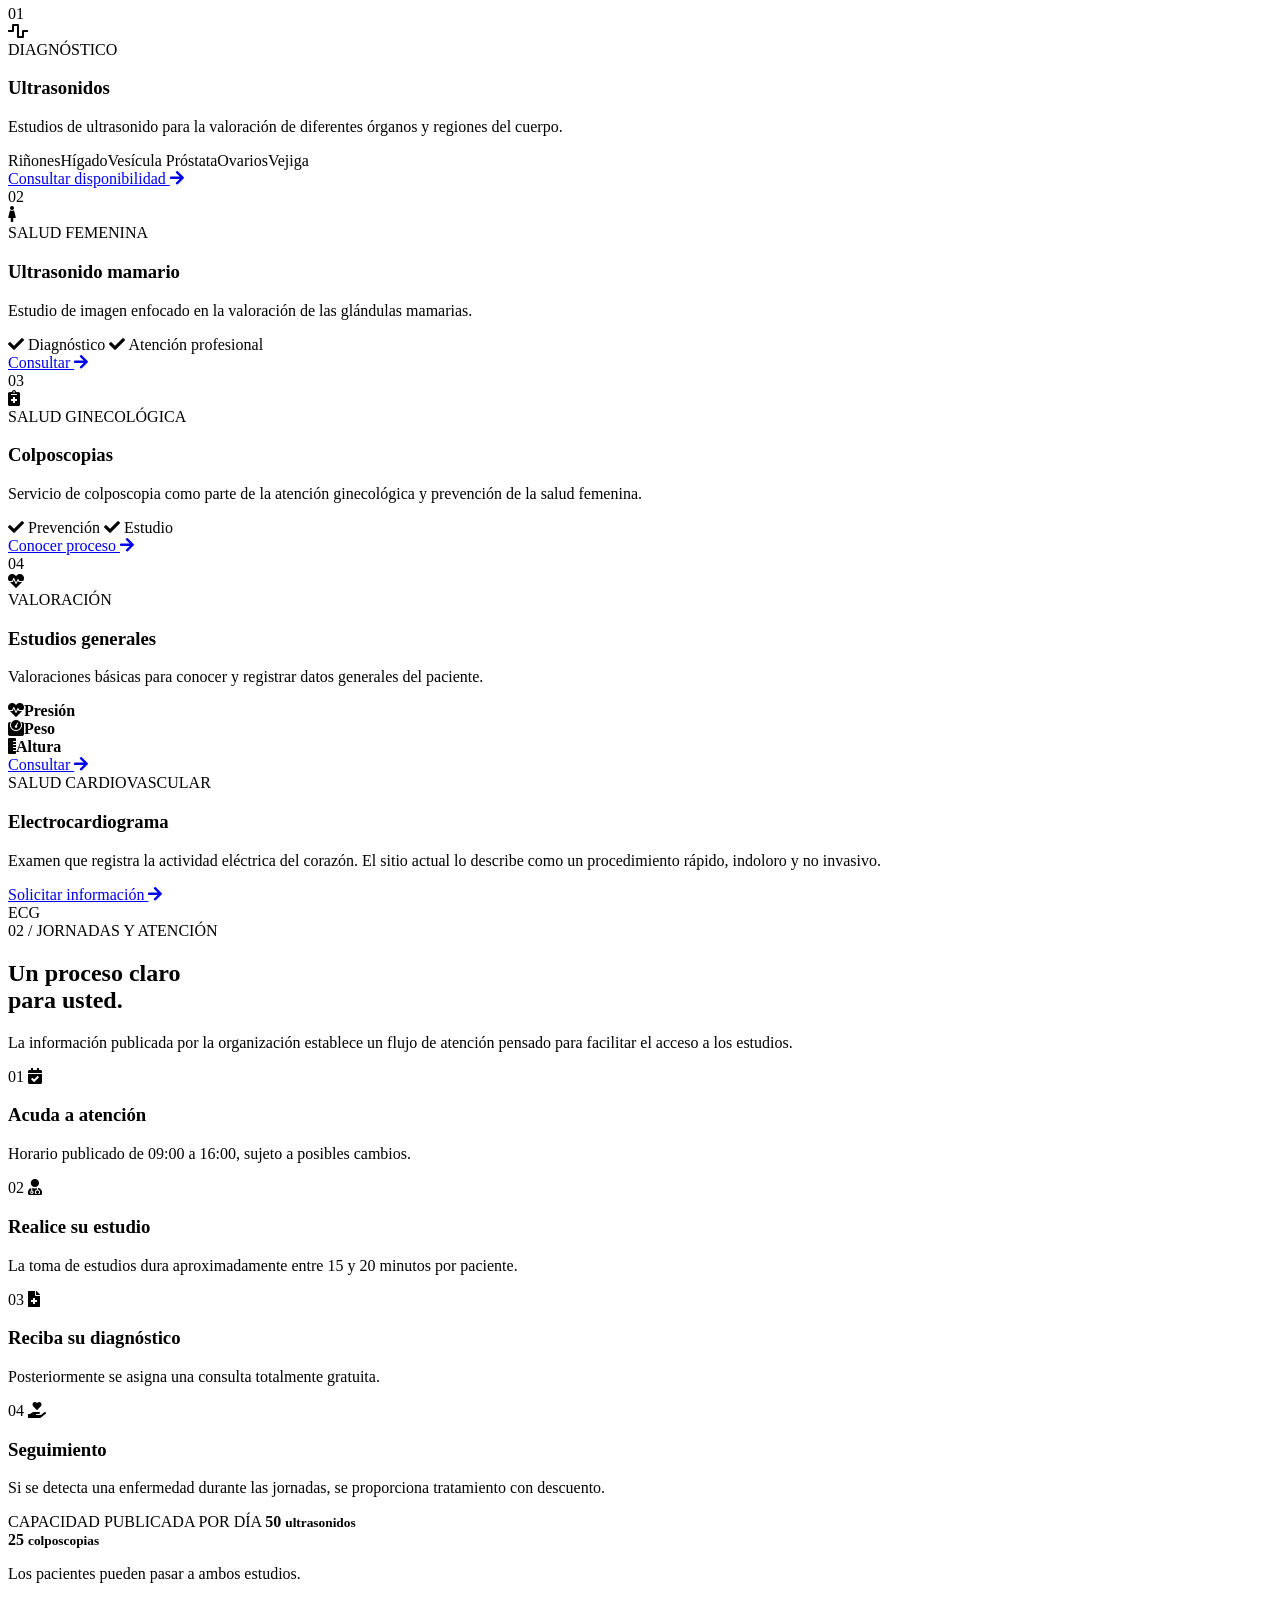
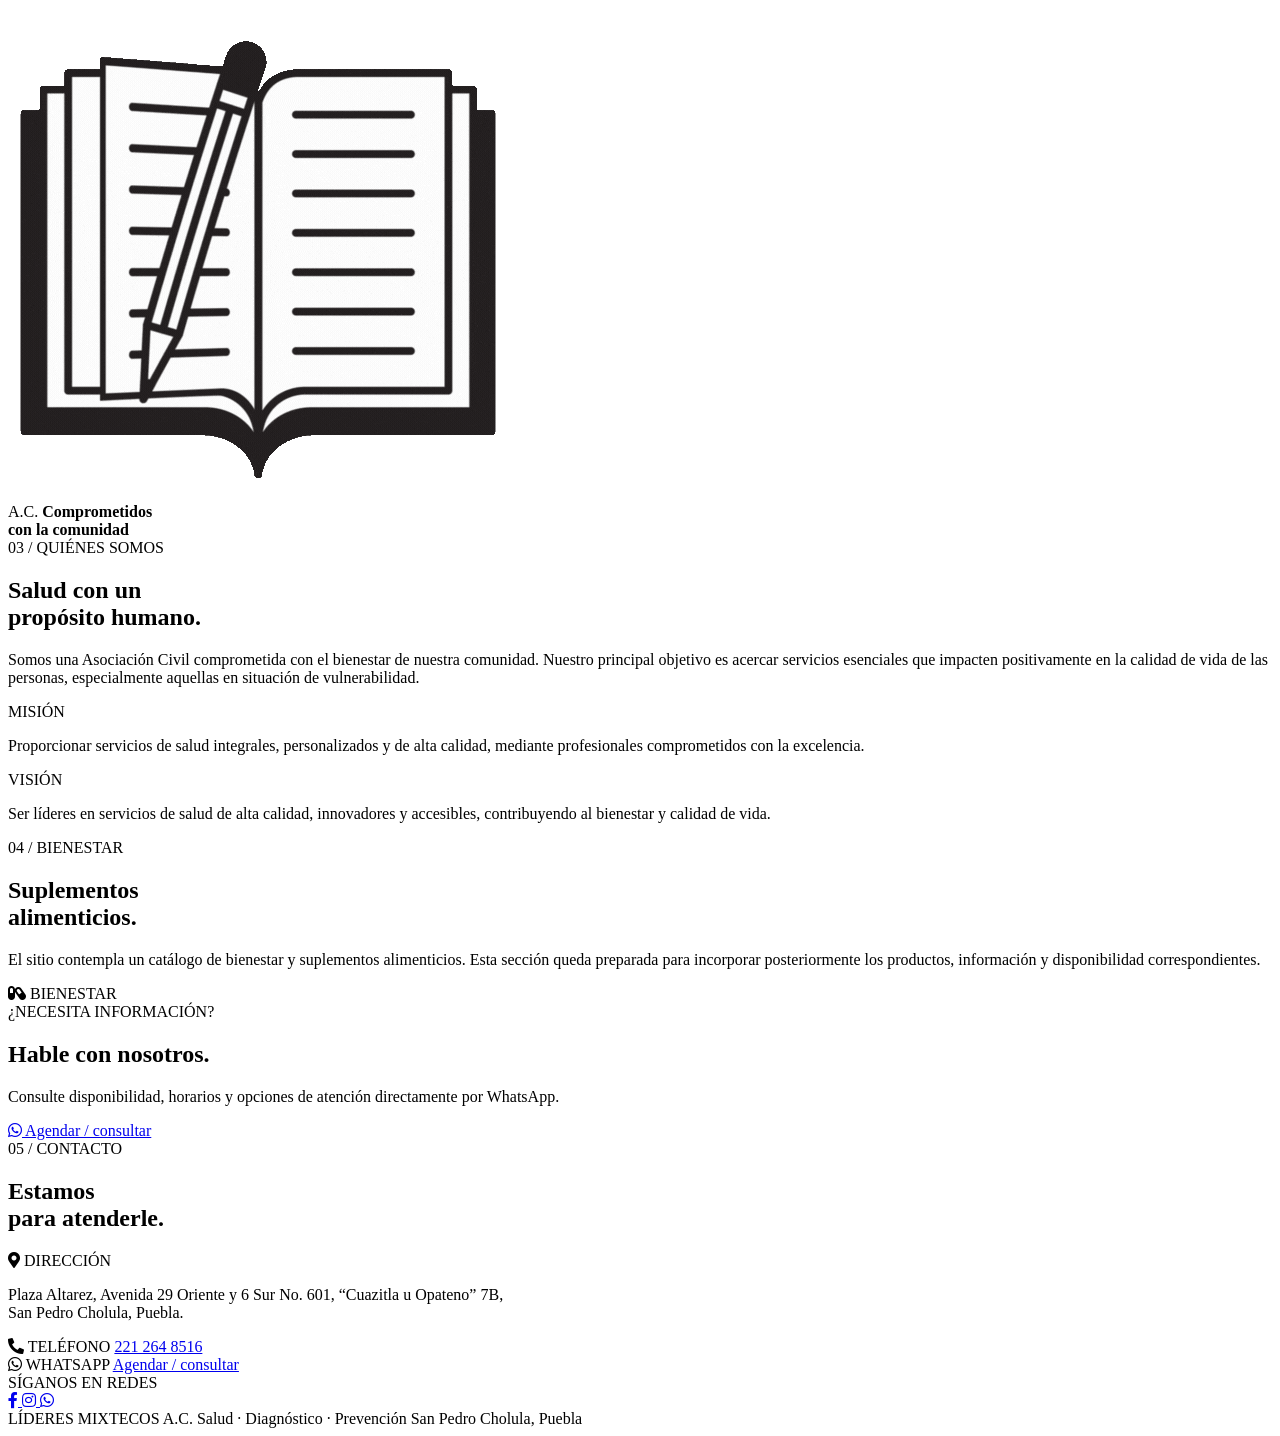
==== commit 9c1196b0: "Revert "dgfgd" This reverts commit 83576ace4bc837498d91c099fd53bcb255f519cb." ====
--- a/index.html
+++ b/index.html
@@ -11,9 +11,9 @@
   <link rel="preconnect" href="https://fonts.googleapis.com">
   <link rel="preconnect" href="https://fonts.gstatic.com" crossorigin>
   <link href="https://fonts.googleapis.com/css2?family=Inter:wght@400;500;600;700&family=Manrope:wght@500;600;700;800&display=swap" rel="stylesheet">
-  <link rel="stylesheet" href="style_medical_futurista.css">
-
-  <link rel="stylesheet" href="style_medical_futurista.css">
+  <link rel="stylesheet" href="https://cdnjs.cloudflare.com/ajax/libs/font-awesome/5.15.4/css/all.min.css">
+
+  <link rel="stylesheet" href="lideres_mixtecos.css">
 </head>
 
 <body>
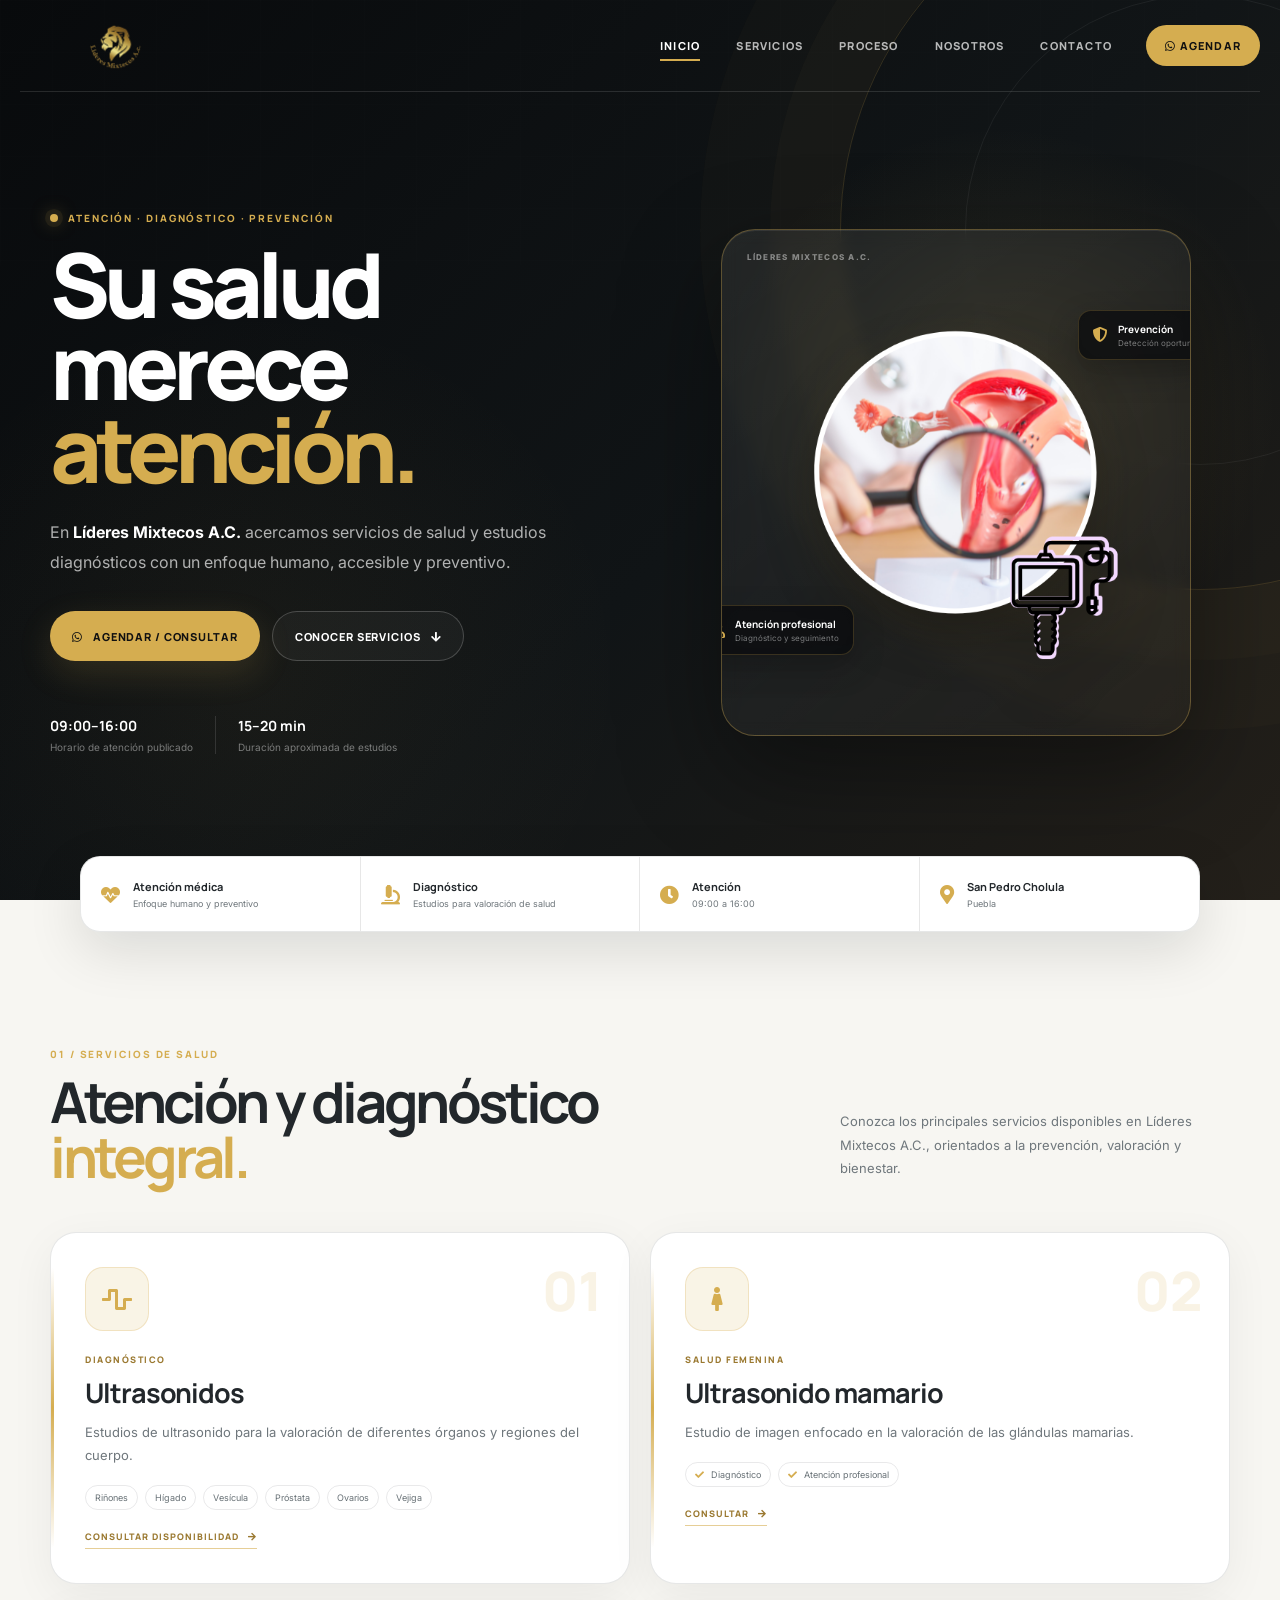
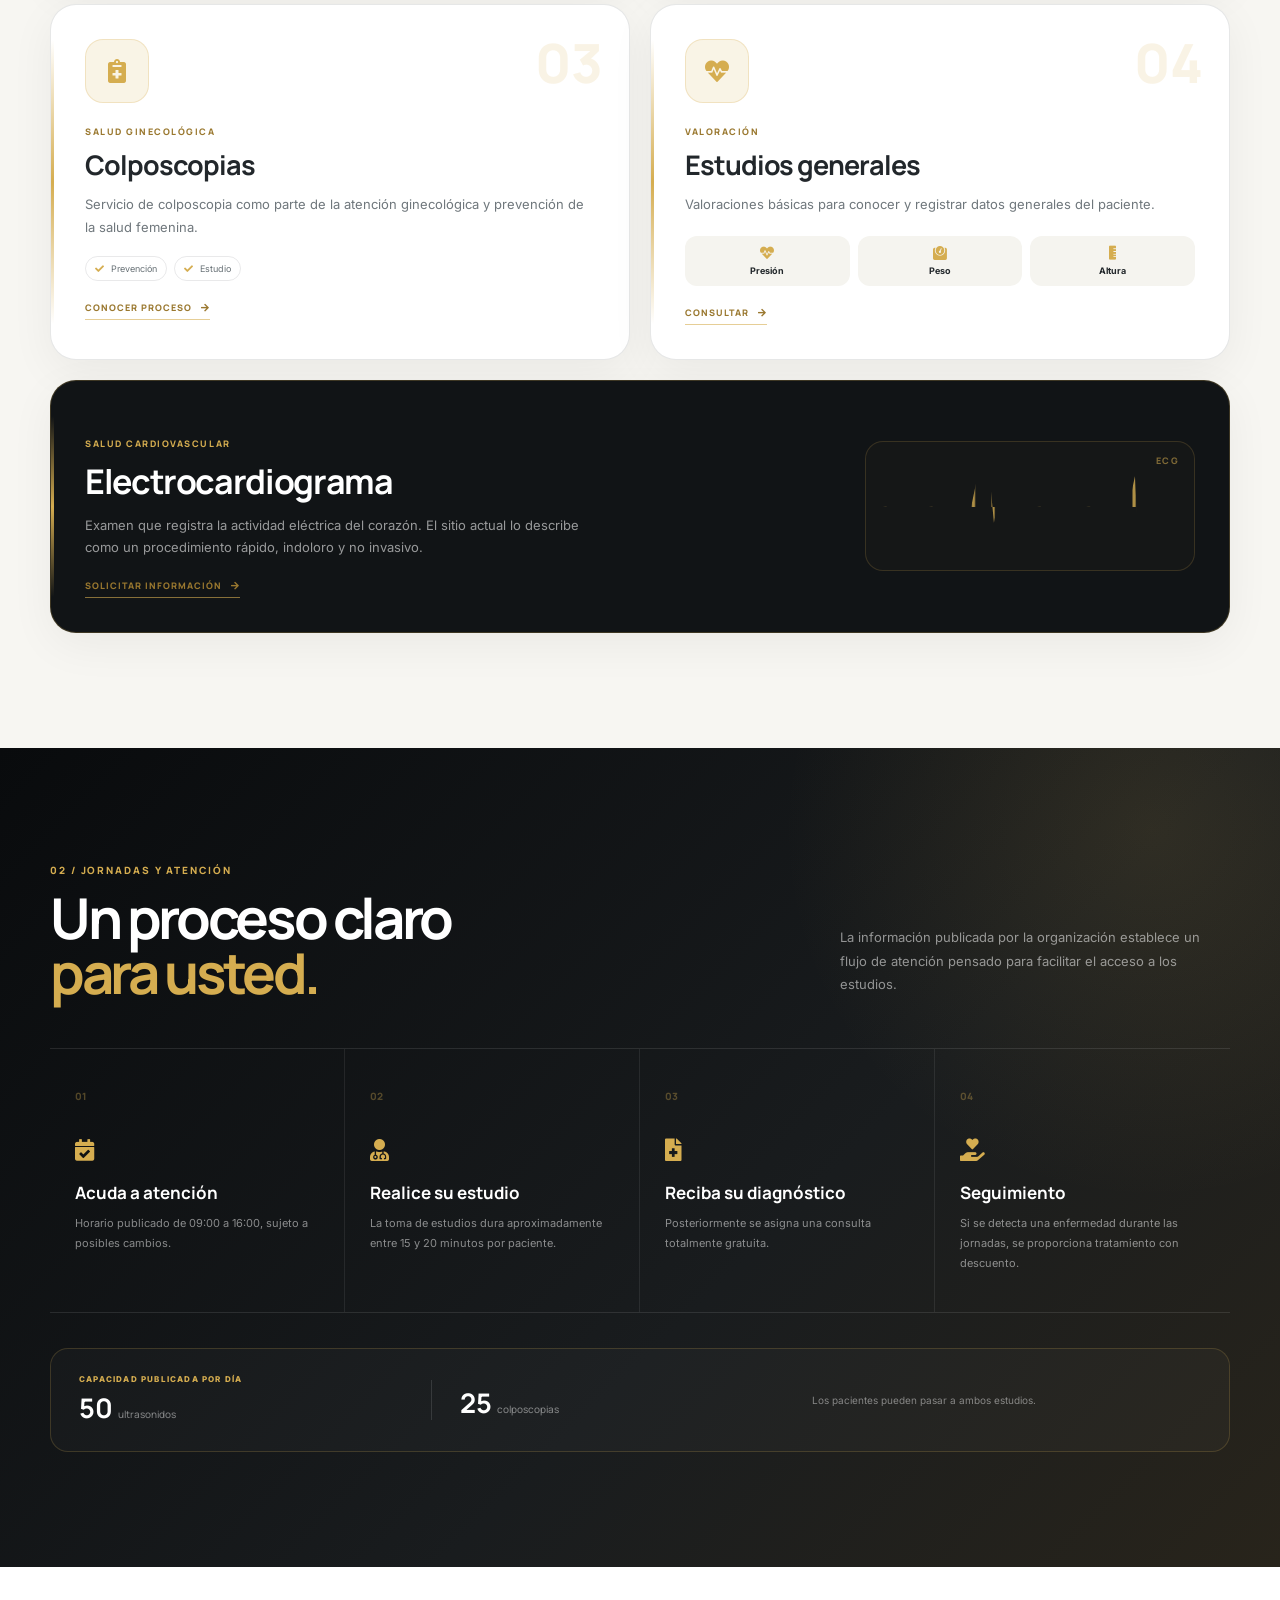
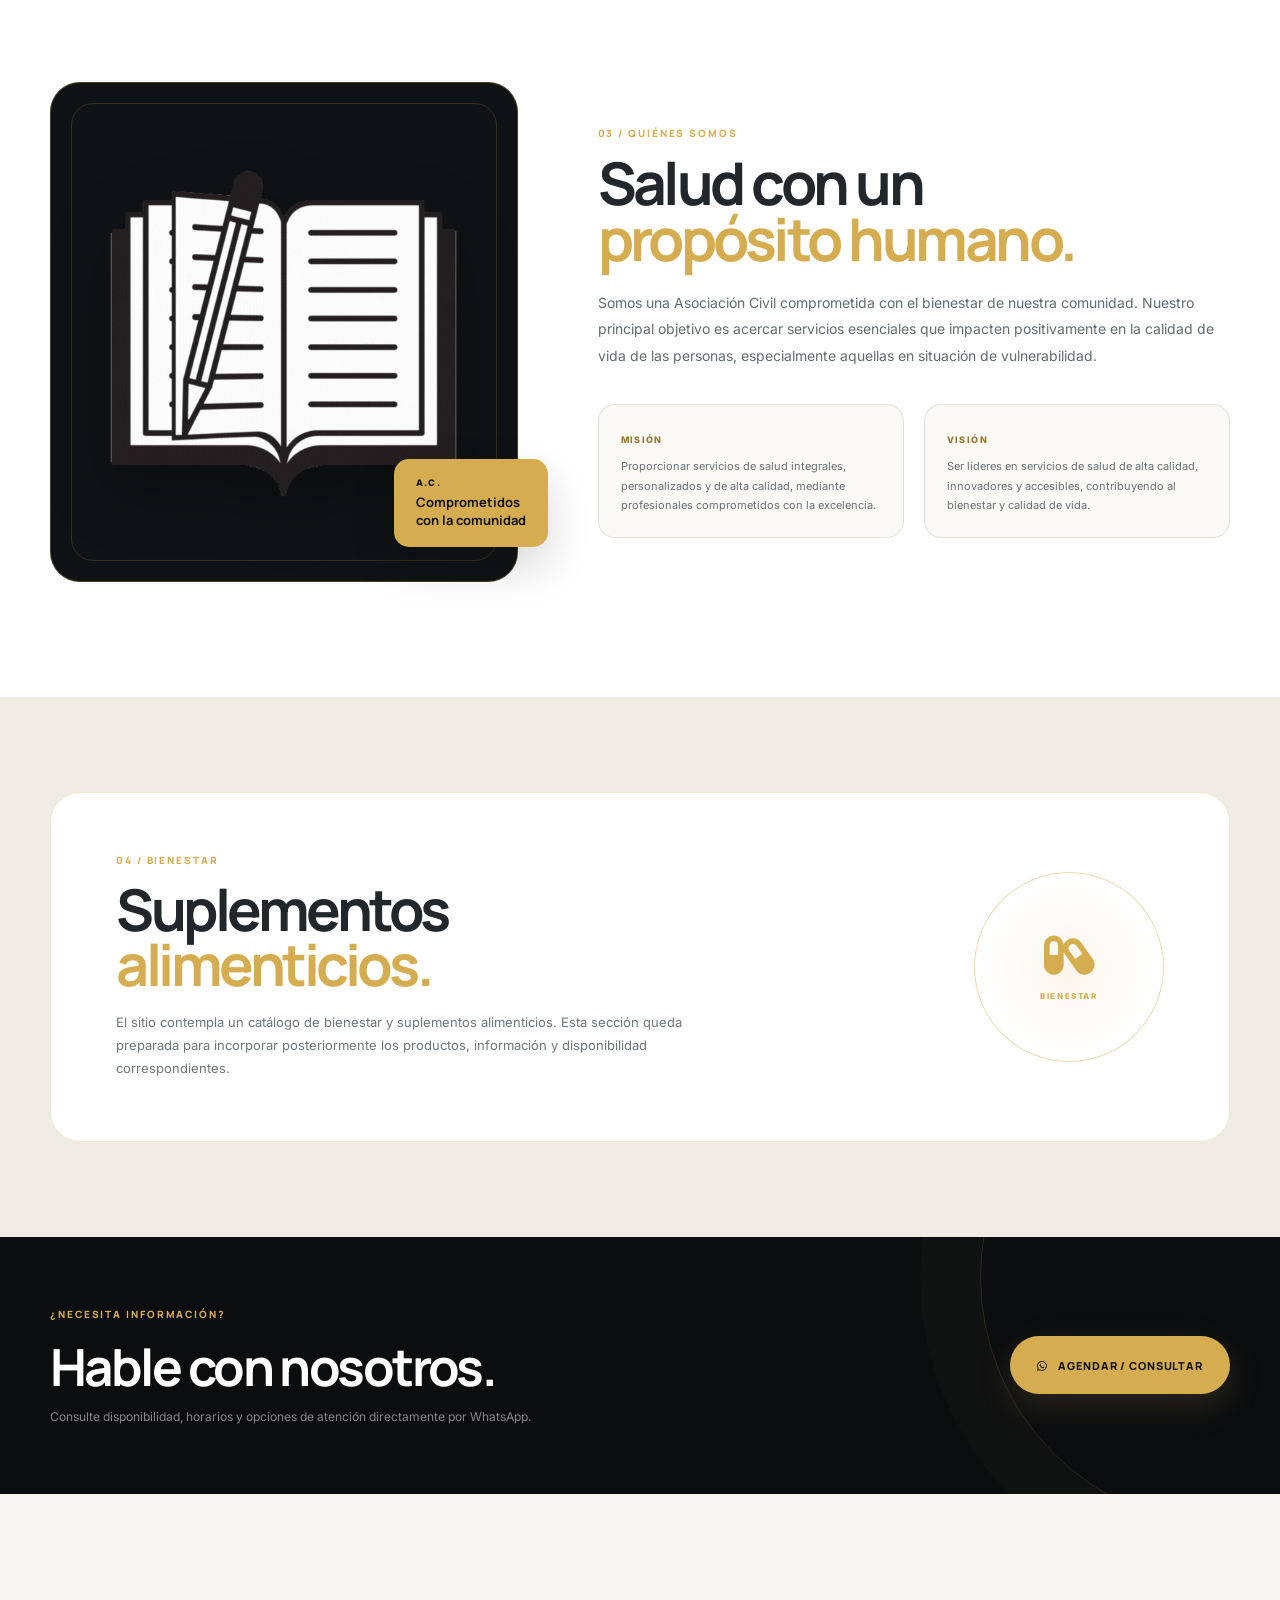
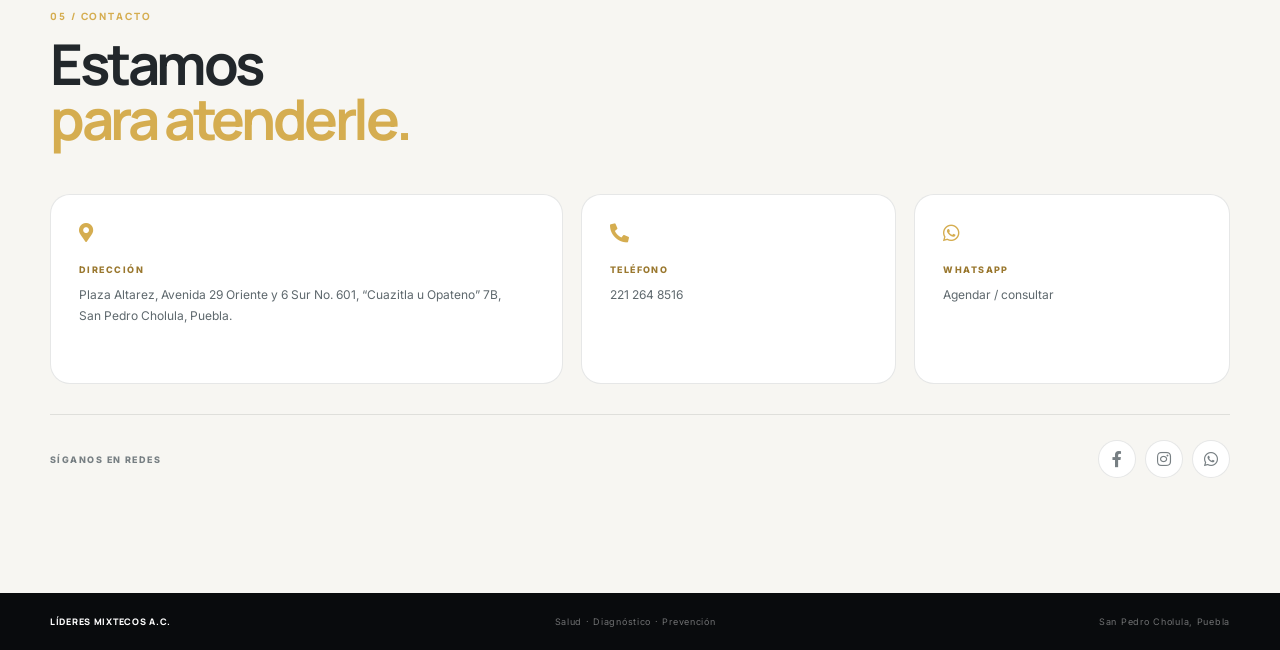
==== commit 4507e0b5: "Replace CSS file with style_medical_futurista.css" ====
--- a/index.html
+++ b/index.html
@@ -13,7 +13,7 @@
   <link href="https://fonts.googleapis.com/css2?family=Inter:wght@400;500;600;700&family=Manrope:wght@500;600;700;800&display=swap" rel="stylesheet">
   <link rel="stylesheet" href="https://cdnjs.cloudflare.com/ajax/libs/font-awesome/5.15.4/css/all.min.css">
 
-  <link rel="stylesheet" href="lideres_mixtecos.css">
+  <link rel="stylesheet" href="style_medical_futurista.css">
 </head>
 
 <body>
@@ -441,4 +441,4 @@
   </script>
 
 </body>
-</html>+</html>
--- a/style_medical_futurista.css
+++ b/style_medical_futurista.css
@@ -0,0 +1,1059 @@
+:root{
+  --black:#090b0d;
+  --black-2:#111416;
+  --black-3:#1b1e21;
+  --gold:#d5ad50;
+  --gold-light:#f0cc76;
+  --gold-soft:rgba(213,173,80,.14);
+  --white:#ffffff;
+  --cream:#f7f6f2;
+  --text:#22272b;
+  --muted:#6f777c;
+  --line:rgba(15,20,24,.10);
+  --shadow:0 24px 70px rgba(10,14,17,.12);
+  --radius:24px;
+}
+
+*{box-sizing:border-box}
+html{scroll-behavior:smooth}
+body{
+  margin:0;
+  font-family:'Inter',sans-serif;
+  color:var(--text);
+  background:var(--cream);
+  overflow-x:hidden;
+}
+img{max-width:100%;display:block}
+a{text-decoration:none;color:inherit}
+button{font:inherit}
+.section-shell{
+  width:min(1180px,calc(100% - 40px));
+  margin:auto;
+}
+
+/* ================= HEADER ================= */
+.site-header{
+  position:absolute;
+  top:0;
+  left:0;
+  width:100%;
+  z-index:50;
+}
+.nav-shell{
+  width:min(1240px,calc(100% - 40px));
+  margin:auto;
+  min-height:92px;
+  display:flex;
+  align-items:center;
+  justify-content:space-between;
+  border-bottom:1px solid rgba(255,255,255,.12);
+}
+.brand img{
+  width:190px;
+  max-height:62px;
+  object-fit:contain;
+}
+.main-nav{
+  display:flex;
+  align-items:center;
+  gap:8px;
+}
+.main-nav>a{
+  position:relative;
+  padding:12px 14px;
+  color:rgba(255,255,255,.70);
+  font-family:'Manrope',sans-serif;
+  font-size:11px;
+  font-weight:800;
+  letter-spacing:.11em;
+  text-transform:uppercase;
+  transition:.25s ease;
+}
+.main-nav>a:not(.nav-button)::after{
+  content:"";
+  position:absolute;
+  left:14px;
+  right:14px;
+  bottom:4px;
+  height:2px;
+  transform:scaleX(0);
+  background:var(--gold);
+  transition:.25s ease;
+}
+.main-nav>a:hover,
+.main-nav>a.active{color:#fff}
+.main-nav>a:hover::after,
+.main-nav>a.active::after{transform:scaleX(1)}
+.nav-button{
+  margin-left:12px;
+  padding:12px 18px!important;
+  border:1px solid rgba(213,173,80,.55);
+  border-radius:999px;
+  background:var(--gold);
+  color:#111!important;
+}
+.nav-button:hover{
+  background:var(--gold-light);
+  transform:translateY(-2px);
+}
+.menu-toggle{display:none}
+
+/* ================= HERO ================= */
+.hero{
+  position:relative;
+  min-height:760px;
+  height:100vh;
+  max-height:980px;
+  overflow:hidden;
+  display:flex;
+  align-items:center;
+  background:
+    radial-gradient(circle at 78% 45%,rgba(213,173,80,.13),transparent 25%),
+    radial-gradient(circle at 20% 75%,rgba(213,173,80,.05),transparent 30%),
+    linear-gradient(135deg,#080a0c 0%,#111517 56%,#24201a 100%);
+  color:#fff;
+}
+.hero-grid{
+  position:absolute;
+  inset:0;
+  opacity:.14;
+  background-image:
+    linear-gradient(rgba(255,255,255,.045) 1px,transparent 1px),
+    linear-gradient(90deg,rgba(255,255,255,.045) 1px,transparent 1px);
+  background-size:52px 52px;
+  mask-image:linear-gradient(to bottom,#000 0%,transparent 92%);
+}
+.hero-orbit{
+  position:absolute;
+  border:1px solid rgba(213,173,80,.18);
+  border-radius:50%;
+  pointer-events:none;
+}
+.hero-orbit-one{
+  width:720px;height:720px;
+  right:-280px;top:-130px;
+  box-shadow:0 0 0 70px rgba(213,173,80,.025),0 0 0 140px rgba(213,173,80,.015);
+}
+.hero-orbit-two{
+  width:470px;height:470px;
+  right:-155px;top:-5px;
+  border-color:rgba(255,255,255,.06);
+}
+.hero-shell{
+  position:relative;
+  z-index:2;
+  width:min(1180px,calc(100% - 40px));
+  margin:auto;
+  display:grid;
+  grid-template-columns:1.02fr .98fr;
+  align-items:center;
+  gap:60px;
+  padding-top:65px;
+}
+.hero-copy{max-width:650px}
+.eyebrow,
+.section-kicker{
+  display:flex;
+  align-items:center;
+  gap:10px;
+  color:var(--gold);
+  font-family:'Manrope',sans-serif;
+  font-size:10px;
+  font-weight:800;
+  letter-spacing:.19em;
+}
+.status-dot{
+  width:8px;height:8px;
+  border-radius:50%;
+  background:var(--gold);
+  box-shadow:0 0 0 5px rgba(213,173,80,.08),0 0 18px rgba(213,173,80,.7);
+}
+.hero h1{
+  margin:18px 0 0;
+  max-width:680px;
+  font-family:'Manrope',sans-serif;
+  font-size:clamp(3.7rem,7vw,6.9rem);
+  line-height:.92;
+  letter-spacing:-.065em;
+  font-weight:800;
+}
+.hero h1 span{color:var(--gold)}
+.hero-text{
+  max-width:620px;
+  margin:28px 0 0;
+  color:rgba(255,255,255,.67);
+  font-size:16px;
+  line-height:1.85;
+}
+.hero-text strong{color:#fff}
+.hero-actions{
+  display:flex;
+  gap:12px;
+  flex-wrap:wrap;
+  margin-top:34px;
+}
+.btn{
+  display:inline-flex;
+  align-items:center;
+  justify-content:center;
+  gap:10px;
+  min-height:50px;
+  padding:0 22px;
+  border-radius:999px;
+  font-family:'Manrope',sans-serif;
+  font-size:11px;
+  font-weight:800;
+  letter-spacing:.08em;
+  text-transform:uppercase;
+  transition:.25s ease;
+}
+.btn-gold{
+  background:var(--gold);
+  color:#111;
+  box-shadow:0 12px 35px rgba(213,173,80,.16);
+}
+.btn-gold:hover{
+  background:var(--gold-light);
+  transform:translateY(-3px);
+  box-shadow:0 18px 45px rgba(213,173,80,.25);
+}
+.btn-outline{
+  border:1px solid rgba(255,255,255,.20);
+  color:#fff;
+  background:rgba(255,255,255,.035);
+}
+.btn-outline:hover{
+  border-color:var(--gold);
+  color:var(--gold-light);
+  transform:translateY(-3px);
+}
+.hero-meta{
+  display:flex;
+  align-items:center;
+  gap:22px;
+  margin-top:55px;
+}
+.hero-meta strong{
+  display:block;
+  color:#fff;
+  font-family:'Manrope',sans-serif;
+  font-size:14px;
+}
+.hero-meta span{
+  display:block;
+  margin-top:5px;
+  color:rgba(255,255,255,.43);
+  font-size:10px;
+  line-height:1.4;
+}
+.meta-line{
+  width:1px;
+  height:38px;
+  background:rgba(255,255,255,.12);
+}
+.hero-visual{
+  display:flex;
+  justify-content:center;
+  align-items:center;
+}
+.medical-frame{
+  position:relative;
+  width:min(470px,100%);
+  aspect-ratio:1/1.08;
+  display:flex;
+  align-items:center;
+  justify-content:center;
+  border:1px solid rgba(213,173,80,.35);
+  border-radius:34px;
+  background:
+    linear-gradient(145deg,rgba(255,255,255,.07),rgba(255,255,255,.018));
+  box-shadow:0 35px 100px rgba(0,0,0,.38),inset 0 1px 0 rgba(255,255,255,.08);
+  overflow:hidden;
+  backdrop-filter:blur(8px);
+}
+.medical-frame::before{
+  content:"";
+  position:absolute;
+  width:360px;height:360px;
+  border-radius:50%;
+  background:radial-gradient(circle,rgba(213,173,80,.17),transparent 67%);
+}
+.medical-frame img{
+  position:relative;
+  z-index:2;
+  width:78%;
+  height:78%;
+  object-fit:contain;
+  filter:drop-shadow(0 25px 25px rgba(0,0,0,.35));
+}
+.frame-label{
+  position:absolute;
+  z-index:4;
+  top:22px;left:25px;
+  color:rgba(255,255,255,.45);
+  font-size:8px;
+  font-weight:800;
+  letter-spacing:.16em;
+}
+.medical-card{
+  position:absolute;
+  z-index:5;
+  display:flex;
+  align-items:center;
+  gap:10px;
+  padding:11px 14px;
+  border:1px solid rgba(213,173,80,.22);
+  border-radius:13px;
+  background:rgba(9,11,13,.78);
+  backdrop-filter:blur(14px);
+  box-shadow:0 12px 30px rgba(0,0,0,.25);
+}
+.medical-card i{
+  color:var(--gold);
+  font-size:15px;
+}
+.medical-card strong{
+  display:block;
+  color:#fff;
+  font-family:'Manrope',sans-serif;
+  font-size:10px;
+}
+.medical-card span{
+  display:block;
+  margin-top:2px;
+  color:rgba(255,255,255,.45);
+  font-size:8px;
+}
+.medical-card-top{top:80px;right:-22px}
+.medical-card-bottom{bottom:80px;left:-25px}
+.hero-bottom{
+  position:absolute;
+  left:50%;
+  bottom:24px;
+  transform:translateX(-50%);
+  z-index:5;
+  display:flex;
+  align-items:center;
+  gap:12px;
+  color:rgba(255,255,255,.35);
+  font-size:8px;
+  font-weight:800;
+  letter-spacing:.17em;
+  white-space:nowrap;
+}
+.scroll-line{
+  width:45px;height:1px;
+  background:var(--gold);
+}
+
+/* ================= TRUST ================= */
+.trust-bar{
+  position:relative;
+  z-index:10;
+  width:min(1120px,calc(100% - 40px));
+  margin:-44px auto 0;
+  display:grid;
+  grid-template-columns:repeat(4,1fr);
+  background:#fff;
+  border:1px solid var(--line);
+  border-radius:20px;
+  box-shadow:0 18px 55px rgba(12,16,19,.12);
+}
+.trust-item{
+  display:flex;
+  align-items:center;
+  gap:13px;
+  padding:22px 20px;
+  border-right:1px solid var(--line);
+}
+.trust-item:last-child{border-right:0}
+.trust-item i{
+  color:var(--gold);
+  font-size:19px;
+}
+.trust-item strong{
+  display:block;
+  font-family:'Manrope',sans-serif;
+  font-size:11px;
+}
+.trust-item span{
+  display:block;
+  margin-top:4px;
+  color:var(--muted);
+  font-size:9px;
+}
+
+/* ================= GENERAL SECTIONS ================= */
+.section{padding:115px 0}
+.section-heading{
+  display:flex;
+  align-items:flex-end;
+  justify-content:space-between;
+  gap:50px;
+  margin-bottom:48px;
+}
+.section-heading h2{
+  margin:13px 0 0;
+  font-family:'Manrope',sans-serif;
+  font-size:clamp(2.4rem,4.4vw,4.4rem);
+  line-height:.98;
+  letter-spacing:-.06em;
+}
+.section-heading h2 span{color:var(--gold)}
+.section-heading>p{
+  max-width:390px;
+  margin:0 0 4px;
+  color:var(--muted);
+  font-size:13px;
+  line-height:1.8;
+}
+
+/* ================= SERVICES ================= */
+.services{background:var(--cream)}
+.services-grid{
+  display:grid;
+  grid-template-columns:repeat(2,1fr);
+  gap:20px;
+}
+.service-card{
+  position:relative;
+  min-height:340px;
+  padding:34px;
+  overflow:hidden;
+  border:1px solid rgba(15,20,24,.10);
+  border-radius:26px;
+  background:#fff;
+  box-shadow:0 12px 45px rgba(15,20,24,.055);
+  transition:.35s ease;
+}
+.service-card:hover{
+  transform:translateY(-7px);
+  border-color:rgba(213,173,80,.5);
+  box-shadow:var(--shadow);
+}
+.service-card::before{
+  content:"";
+  position:absolute;
+  left:0;top:35px;bottom:35px;
+  width:3px;
+  background:linear-gradient(transparent,var(--gold),transparent);
+}
+.service-number{
+  position:absolute;
+  top:20px;right:26px;
+  color:rgba(213,173,80,.15);
+  font-family:'Manrope',sans-serif;
+  font-size:54px;
+  font-weight:800;
+}
+.service-icon{
+  width:64px;height:64px;
+  display:flex;
+  align-items:center;
+  justify-content:center;
+  border-radius:18px;
+  color:var(--gold);
+  background:var(--gold-soft);
+  border:1px solid rgba(213,173,80,.25);
+  font-size:24px;
+}
+.service-label{
+  display:block;
+  margin-top:22px;
+  color:#9a782f;
+  font-family:'Manrope',sans-serif;
+  font-size:9px;
+  font-weight:800;
+  letter-spacing:.17em;
+}
+.service-card h3{
+  margin:8px 0 10px;
+  font-family:'Manrope',sans-serif;
+  font-size:27px;
+  letter-spacing:-.04em;
+}
+.service-card p{
+  max-width:500px;
+  margin:0;
+  color:var(--muted);
+  font-size:13px;
+  line-height:1.75;
+}
+.tag-list,.service-mini{
+  display:flex;
+  flex-wrap:wrap;
+  gap:7px;
+  margin-top:18px;
+}
+.tag-list span,.service-mini span{
+  padding:6px 9px;
+  border-radius:100px;
+  border:1px solid rgba(15,20,24,.09);
+  color:#687176;
+  font-size:9px;
+}
+.service-mini span i{color:var(--gold);margin-right:4px}
+.card-link{
+  display:inline-flex;
+  align-items:center;
+  gap:9px;
+  margin-top:20px;
+  padding-bottom:5px;
+  border-bottom:1px solid rgba(213,173,80,.6);
+  color:#9a782f;
+  font-family:'Manrope',sans-serif;
+  font-size:9px;
+  font-weight:800;
+  letter-spacing:.11em;
+  text-transform:uppercase;
+  transition:.25s ease;
+}
+.card-link:hover{gap:15px;color:#6f531c}
+.health-data{
+  display:flex;
+  gap:8px;
+  margin-top:20px;
+}
+.health-data div{
+  flex:1;
+  padding:10px;
+  border-radius:12px;
+  background:#f5f4ef;
+  text-align:center;
+}
+.health-data i{
+  display:block;
+  color:var(--gold);
+  font-size:14px;
+}
+.health-data strong{
+  display:block;
+  margin-top:5px;
+  font-size:9px;
+}
+.service-wide{
+  grid-column:1/-1;
+  min-height:245px;
+  display:flex;
+  align-items:center;
+  justify-content:space-between;
+  gap:40px;
+  background:#111416;
+  color:#fff;
+  border-color:rgba(213,173,80,.23);
+}
+.service-wide p{color:rgba(255,255,255,.57)}
+.service-wide .service-label{color:var(--gold)}
+.service-wide h3{font-size:34px}
+.service-wide-copy{max-width:650px}
+.ecg-visual{
+  position:relative;
+  width:330px;height:130px;
+  display:flex;
+  align-items:center;
+  justify-content:center;
+  flex:0 0 330px;
+  border:1px solid rgba(213,173,80,.18);
+  border-radius:18px;
+  background:rgba(213,173,80,.025);
+  overflow:hidden;
+}
+.ecg-visual span{
+  position:absolute;
+  right:15px;top:12px;
+  color:rgba(213,173,80,.55);
+  font-family:'Manrope',sans-serif;
+  font-size:9px;
+  font-weight:800;
+  letter-spacing:.15em;
+}
+.ecg-line{
+  width:100%;
+  height:75px;
+  background:
+    linear-gradient(90deg,
+      transparent 0 5%,
+      rgba(213,173,80,.35) 5.5% 6%,
+      transparent 6.5% 19%,
+      rgba(213,173,80,.35) 19.5% 20%,
+      transparent 20.5% 32%,
+      rgba(213,173,80,.8) 32.5% 33%,
+      transparent 33.5% 38%,
+      rgba(213,173,80,.8) 38.5% 39%,
+      transparent 39.5% 52%,
+      rgba(213,173,80,.35) 52.5% 53%,
+      transparent 53.5% 67%,
+      rgba(213,173,80,.35) 67.5% 68%,
+      transparent 68.5% 81%,
+      rgba(213,173,80,.8) 81.5% 82%,
+      transparent 82.5% 100%);
+  clip-path:polygon(0 51%,5% 51%,7% 50%,10% 51%,19% 51%,21% 50%,23% 51%,30% 51%,32% 52%,34% 10%,35% 90%,36% 51%,38% 25%,39% 72%,40% 51%,52% 51%,54% 50%,56% 51%,67% 51%,69% 50%,71% 51%,80% 51%,82% 10%,83% 90%,84% 51%,100% 51%);
+  border-bottom:1px solid rgba(213,173,80,.45);
+}
+
+/* ================= DARK PROCESS ================= */
+.section-dark{
+  position:relative;
+  overflow:hidden;
+  padding:115px 0;
+  background:
+    radial-gradient(circle at 90% 10%,rgba(213,173,80,.12),transparent 27%),
+    linear-gradient(135deg,#090b0d,#191c1e 60%,#28241b);
+  color:#fff;
+}
+.section-heading-dark>p{color:rgba(255,255,255,.53)}
+.process-grid{
+  display:grid;
+  grid-template-columns:repeat(4,1fr);
+  border-top:1px solid rgba(255,255,255,.10);
+  border-bottom:1px solid rgba(255,255,255,.10);
+}
+.process-step{
+  position:relative;
+  padding:35px 25px 38px;
+  border-right:1px solid rgba(255,255,255,.08);
+}
+.process-step:last-child{border-right:0}
+.process-step>span{
+  color:rgba(213,173,80,.35);
+  font-family:'Manrope',sans-serif;
+  font-size:10px;
+  font-weight:800;
+}
+.process-step i{
+  display:block;
+  margin:35px 0 20px;
+  color:var(--gold);
+  font-size:22px;
+}
+.process-step h3{
+  margin:0 0 10px;
+  font-family:'Manrope',sans-serif;
+  font-size:17px;
+}
+.process-step p{
+  margin:0;
+  color:rgba(255,255,255,.50);
+  font-size:11px;
+  line-height:1.8;
+}
+.capacity{
+  display:grid;
+  grid-template-columns:1fr auto 1fr 1.2fr;
+  align-items:center;
+  gap:28px;
+  margin-top:35px;
+  padding:25px 28px;
+  border:1px solid rgba(213,173,80,.20);
+  border-radius:18px;
+  background:rgba(255,255,255,.025);
+}
+.capacity-label{
+  display:block;
+  color:var(--gold);
+  font-size:8px;
+  font-weight:800;
+  letter-spacing:.15em;
+}
+.capacity strong{
+  display:block;
+  margin-top:5px;
+  font-family:'Manrope',sans-serif;
+  font-size:27px;
+}
+.capacity small{
+  color:rgba(255,255,255,.45);
+  font-size:10px;
+  font-weight:500;
+}
+.capacity-divider{
+  width:1px;height:40px;
+  background:rgba(255,255,255,.12);
+}
+.capacity p{
+  margin:0;
+  color:rgba(255,255,255,.45);
+  font-size:10px;
+  line-height:1.6;
+}
+
+/* ================= ABOUT ================= */
+.about{background:#fff}
+.about-grid{
+  display:grid;
+  grid-template-columns:.85fr 1.15fr;
+  align-items:center;
+  gap:80px;
+}
+.about-visual{position:relative}
+.about-image{
+  position:relative;
+  min-height:500px;
+  display:flex;
+  align-items:center;
+  justify-content:center;
+  overflow:hidden;
+  border-radius:30px;
+  border:1px solid rgba(213,173,80,.28);
+  background:#101315;
+}
+.about-image::after{
+  content:"";
+  position:absolute;
+  inset:20px;
+  border:1px solid rgba(213,173,80,.18);
+  border-radius:22px;
+}
+.about-image img{
+  width:78%;
+  max-height:420px;
+  object-fit:contain;
+  filter:drop-shadow(0 25px 30px rgba(0,0,0,.3));
+}
+.about-badge{
+  position:absolute;
+  z-index:3;
+  right:-30px;
+  bottom:35px;
+  padding:18px 22px;
+  border-radius:15px;
+  background:var(--gold);
+  color:#111;
+  box-shadow:0 20px 45px rgba(0,0,0,.16);
+}
+.about-badge span{
+  display:block;
+  font-size:9px;
+  font-weight:800;
+  letter-spacing:.15em;
+}
+.about-badge strong{
+  display:block;
+  margin-top:5px;
+  font-family:'Manrope',sans-serif;
+  font-size:13px;
+}
+.about-copy h2{
+  margin:15px 0 22px;
+  font-family:'Manrope',sans-serif;
+  font-size:clamp(2.7rem,4.6vw,4.5rem);
+  line-height:.96;
+  letter-spacing:-.06em;
+}
+.about-copy h2 span{color:var(--gold)}
+.about-copy .lead{
+  max-width:650px;
+  margin:0;
+  color:#626b70;
+  font-size:14px;
+  line-height:1.9;
+}
+.mission-grid{
+  display:grid;
+  grid-template-columns:1fr 1fr;
+  gap:20px;
+  margin-top:35px;
+}
+.mission-grid>div{
+  padding:22px;
+  border:1px solid var(--line);
+  border-radius:17px;
+  background:#faf9f5;
+}
+.mission-grid span{
+  color:#9a782f;
+  font-size:9px;
+  font-weight:800;
+  letter-spacing:.15em;
+}
+.mission-grid p{
+  margin:10px 0 0;
+  color:#697176;
+  font-size:11px;
+  line-height:1.75;
+}
+
+/* ================= WELLNESS ================= */
+.wellness{
+  padding:95px 0;
+  background:#eeece5;
+}
+.wellness-inner{
+  min-height:350px;
+  display:flex;
+  align-items:center;
+  justify-content:space-between;
+  gap:50px;
+  padding:55px 65px;
+  border-radius:30px;
+  overflow:hidden;
+  background:#fff;
+  border:1px solid rgba(213,173,80,.28);
+}
+.wellness h2{
+  margin:15px 0 18px;
+  font-family:'Manrope',sans-serif;
+  font-size:clamp(2.5rem,4.5vw,4.2rem);
+  line-height:.96;
+  letter-spacing:-.06em;
+}
+.wellness h2 span{color:var(--gold)}
+.wellness p{
+  max-width:620px;
+  margin:0;
+  color:var(--muted);
+  font-size:13px;
+  line-height:1.8;
+}
+.wellness-symbol{
+  width:190px;height:190px;
+  flex:0 0 190px;
+  display:flex;
+  flex-direction:column;
+  align-items:center;
+  justify-content:center;
+  border-radius:50%;
+  border:1px solid rgba(213,173,80,.45);
+  color:var(--gold);
+  background:radial-gradient(circle,rgba(213,173,80,.11),transparent 67%);
+}
+.wellness-symbol i{font-size:45px}
+.wellness-symbol span{
+  margin-top:13px;
+  font-size:8px;
+  font-weight:800;
+  letter-spacing:.2em;
+}
+
+/* ================= CTA ================= */
+.cta{
+  position:relative;
+  overflow:hidden;
+  padding:70px 0;
+  background:#0b0d0f;
+  color:#fff;
+}
+.cta-orbit{
+  position:absolute;
+  width:500px;height:500px;
+  right:-200px;top:-210px;
+  border:1px solid rgba(213,173,80,.17);
+  border-radius:50%;
+  box-shadow:0 0 0 60px rgba(213,173,80,.025);
+}
+.cta-inner{
+  position:relative;
+  z-index:2;
+  display:flex;
+  align-items:center;
+  justify-content:space-between;
+  gap:35px;
+}
+.cta h2{
+  margin:10px 0 8px;
+  font-family:'Manrope',sans-serif;
+  font-size:clamp(2.2rem,4vw,3.7rem);
+  letter-spacing:-.05em;
+}
+.cta p{
+  margin:0;
+  color:rgba(255,255,255,.5);
+  font-size:12px;
+}
+.btn-large{min-height:58px;padding:0 27px}
+
+/* ================= CONTACT ================= */
+.contact{background:#f7f6f2}
+.contact-grid{
+  display:grid;
+  grid-template-columns:1.3fr .8fr .8fr;
+  gap:18px;
+}
+.contact-card{
+  min-height:190px;
+  padding:28px;
+  border:1px solid var(--line);
+  border-radius:20px;
+  background:#fff;
+}
+.contact-card>i{
+  color:var(--gold);
+  font-size:19px;
+}
+.contact-card>span{
+  display:block;
+  margin-top:20px;
+  color:#9a782f;
+  font-size:9px;
+  font-weight:800;
+  letter-spacing:.16em;
+}
+.contact-card p,
+.contact-card a{
+  display:block;
+  margin:10px 0 0;
+  color:#5e686d;
+  font-size:12px;
+  line-height:1.7;
+}
+.contact-card a:hover{color:#9a782f}
+.social-row{
+  display:flex;
+  align-items:center;
+  justify-content:space-between;
+  margin-top:30px;
+  padding-top:25px;
+  border-top:1px solid var(--line);
+}
+.social-row>span{
+  color:#777f83;
+  font-size:9px;
+  font-weight:800;
+  letter-spacing:.16em;
+}
+.social-row>div{
+  display:flex;
+  gap:9px;
+}
+.social-row a{
+  width:38px;height:38px;
+  display:flex;
+  align-items:center;
+  justify-content:center;
+  border:1px solid rgba(15,20,24,.10);
+  border-radius:50%;
+  background:#fff;
+  color:#777f83;
+  transition:.25s ease;
+}
+.social-row a:hover{
+  background:var(--gold);
+  color:#111;
+  border-color:var(--gold);
+  transform:translateY(-3px);
+}
+
+/* ================= FOOTER ================= */
+.footer{
+  padding:22px 0;
+  background:#090b0d;
+  color:rgba(255,255,255,.42);
+}
+.footer-inner{
+  display:flex;
+  align-items:center;
+  justify-content:space-between;
+  gap:20px;
+  font-size:9px;
+  letter-spacing:.08em;
+}
+.footer-inner span:first-child{
+  color:#fff;
+  font-family:'Manrope',sans-serif;
+  font-weight:800;
+}
+
+/* ================= RESPONSIVE ================= */
+@media(max-width:1050px){
+  .main-nav>a{padding-left:9px;padding-right:9px}
+  .hero-shell{gap:35px}
+  .hero h1{font-size:clamp(3.2rem,6.5vw,5.5rem)}
+  .medical-card-top{right:-5px}
+  .medical-card-bottom{left:-5px}
+}
+@media(max-width:850px){
+  .site-header{position:absolute}
+  .nav-shell{min-height:78px}
+  .brand img{width:155px}
+  .menu-toggle{
+    display:flex;
+    width:43px;height:43px;
+    flex-direction:column;
+    justify-content:center;
+    align-items:center;
+    gap:5px;
+    border:1px solid rgba(255,255,255,.16);
+    border-radius:12px;
+    background:rgba(255,255,255,.05);
+    cursor:pointer;
+  }
+  .menu-toggle span{width:18px;height:1px;background:#fff}
+  .main-nav{
+    position:absolute;
+    top:72px;
+    left:0;right:0;
+    display:none;
+    flex-direction:column;
+    align-items:stretch;
+    padding:14px;
+    border:1px solid rgba(255,255,255,.12);
+    border-radius:16px;
+    background:rgba(12,15,17,.97);
+    backdrop-filter:blur(15px);
+  }
+  .main-nav.open{display:flex}
+  .main-nav>a{padding:13px 14px}
+  .nav-button{margin:5px 0 0!important;text-align:center}
+  .hero{height:auto;min-height:0;padding:130px 0 90px}
+  .hero-shell{
+    grid-template-columns:1fr;
+    gap:55px;
+  }
+  .hero-copy{max-width:720px}
+  .hero-visual{max-width:560px;margin:auto;width:100%}
+  .hero-bottom{display:none}
+  .trust-bar{grid-template-columns:1fr 1fr;margin-top:-25px}
+  .trust-item:nth-child(2){border-right:0}
+  .trust-item:nth-child(-n+2){border-bottom:1px solid var(--line)}
+  .section-heading{display:block}
+  .section-heading>p{margin-top:22px}
+  .process-grid{grid-template-columns:1fr 1fr}
+  .process-step:nth-child(2){border-right:0}
+  .process-step:nth-child(-n+2){border-bottom:1px solid rgba(255,255,255,.08)}
+  .about-grid{grid-template-columns:1fr;gap:55px}
+  .about-visual{max-width:620px}
+  .contact-grid{grid-template-columns:1fr 1fr}
+  .contact-card:first-child{grid-column:1/-1}
+}
+@media(max-width:620px){
+  .section{padding:80px 0}
+  .section-shell{width:min(100% - 30px,1180px)}
+  .nav-shell{width:calc(100% - 30px)}
+  .hero{padding-top:115px}
+  .hero h1{font-size:3.35rem}
+  .hero-text{font-size:14px}
+  .hero-actions .btn{width:100%}
+  .hero-meta{gap:14px;margin-top:38px}
+  .hero-meta span{font-size:8px}
+  .medical-frame{border-radius:23px}
+  .medical-card{padding:9px 10px}
+  .medical-card-top{top:55px;right:-3px}
+  .medical-card-bottom{bottom:45px;left:-3px}
+  .trust-bar{width:calc(100% - 30px);grid-template-columns:1fr;margin-top:-15px}
+  .trust-item{border-right:0!important;border-bottom:1px solid var(--line)!important}
+  .trust-item:last-child{border-bottom:0!important}
+  .services-grid{grid-template-columns:1fr}
+  .service-wide{grid-column:auto;display:block}
+  .ecg-visual{width:100%;margin-top:25px}
+  .process-grid{grid-template-columns:1fr}
+  .process-step{border-right:0!important;border-bottom:1px solid rgba(255,255,255,.08)!important}
+  .process-step:last-child{border-bottom:0!important}
+  .capacity{grid-template-columns:1fr;gap:15px}
+  .capacity-divider{width:100%;height:1px}
+  .about-image{min-height:380px}
+  .about-badge{right:10px;bottom:18px}
+  .mission-grid{grid-template-columns:1fr}
+  .wellness-inner{display:block;padding:35px 28px}
+  .wellness-symbol{margin:35px auto 0}
+  .cta-inner{display:block}
+  .cta .btn{margin-top:25px;width:100%}
+  .contact-grid{grid-template-columns:1fr}
+  .contact-card:first-child{grid-column:auto}
+  .social-row{display:block}
+  .social-row>div{margin-top:15px}
+  .footer-inner{display:block;text-align:center;line-height:2}
+}
+@media(prefers-reduced-motion:reduce){
+  html{scroll-behavior:auto}
+  *,*:before,*:after{transition:none!important}
+}
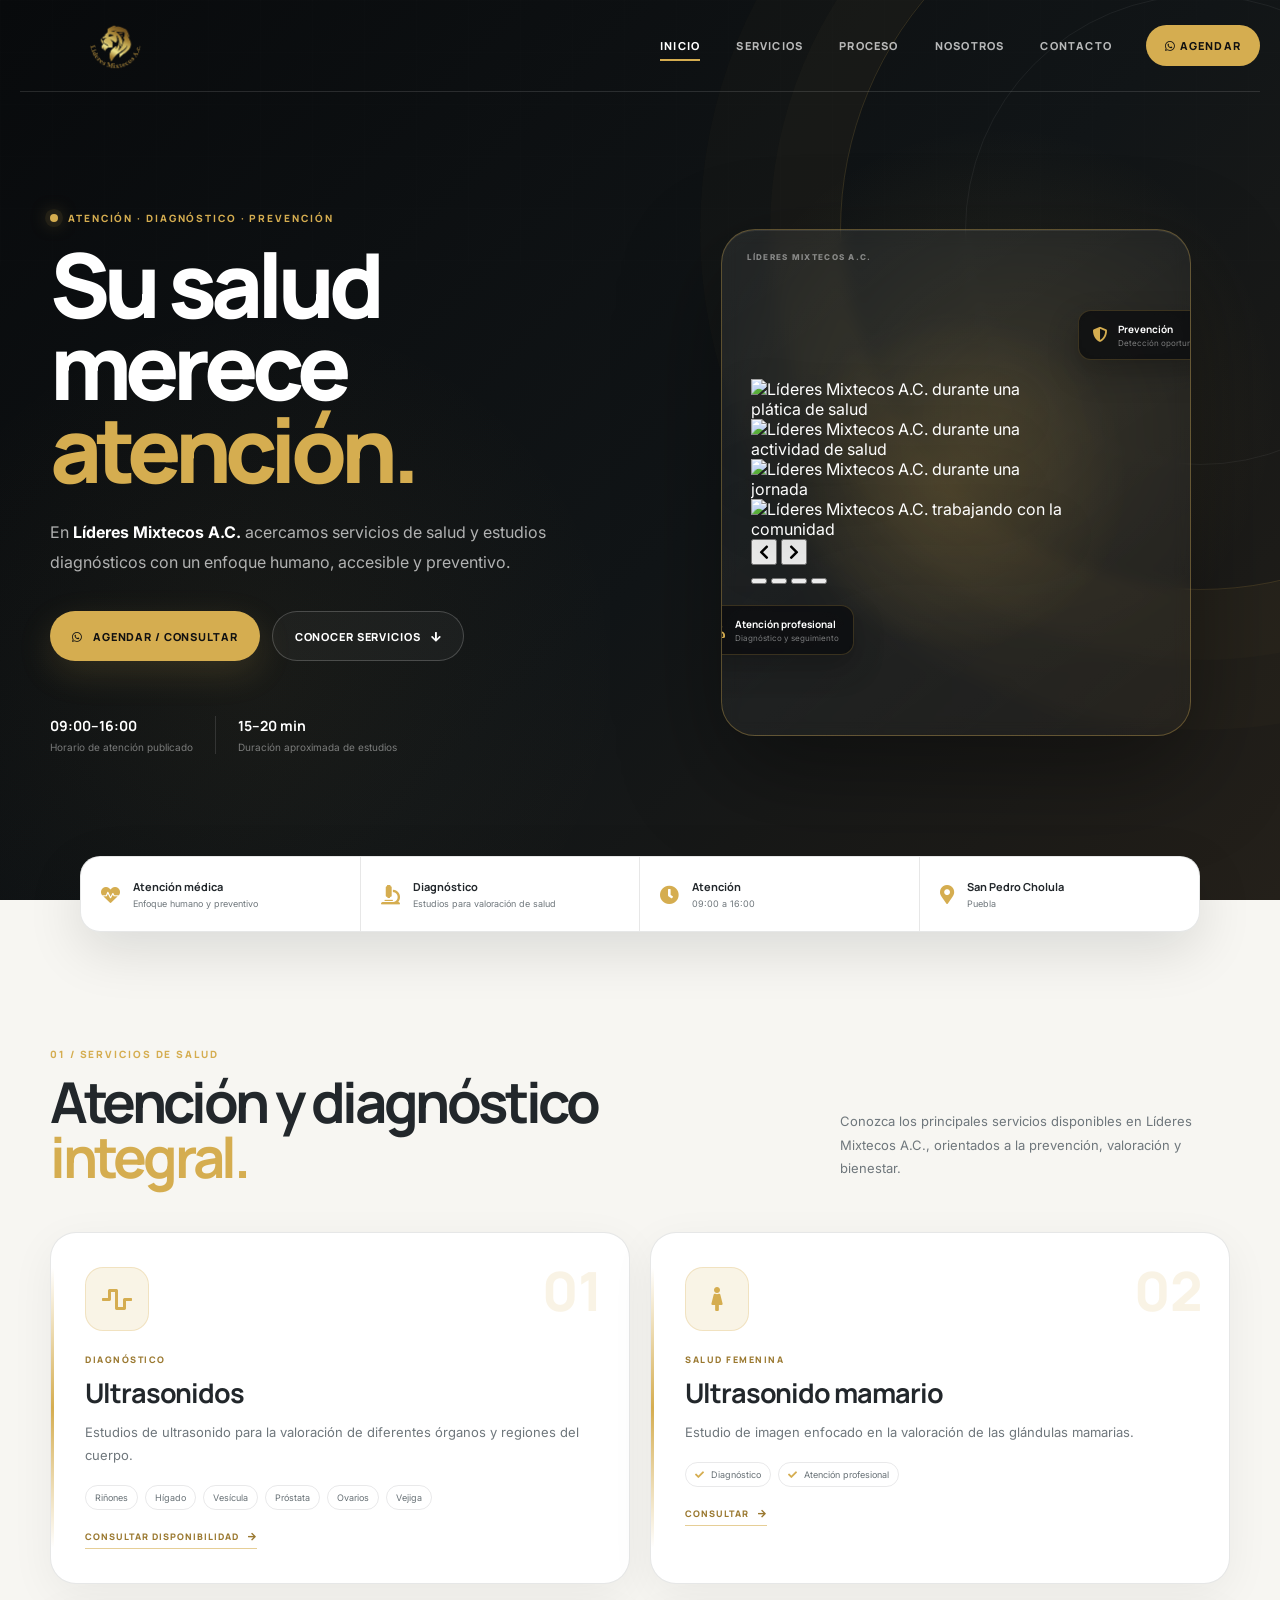
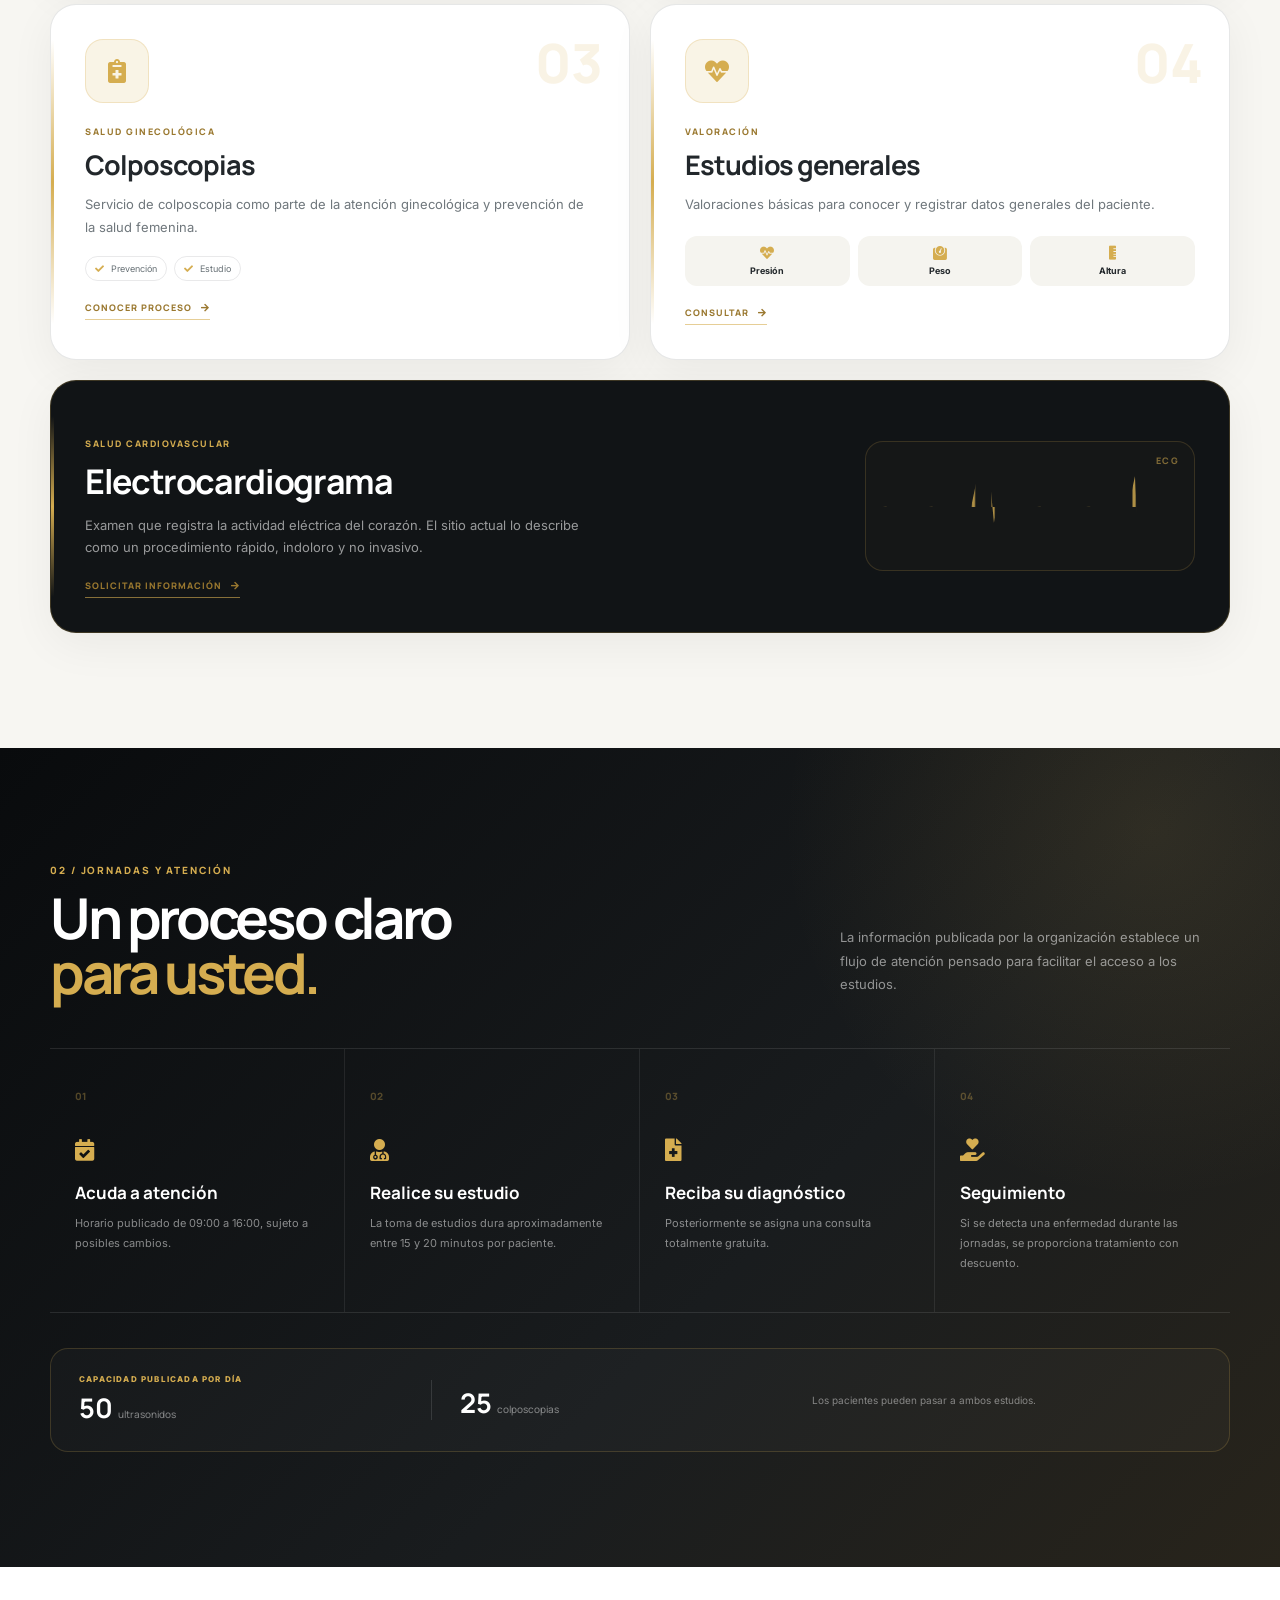
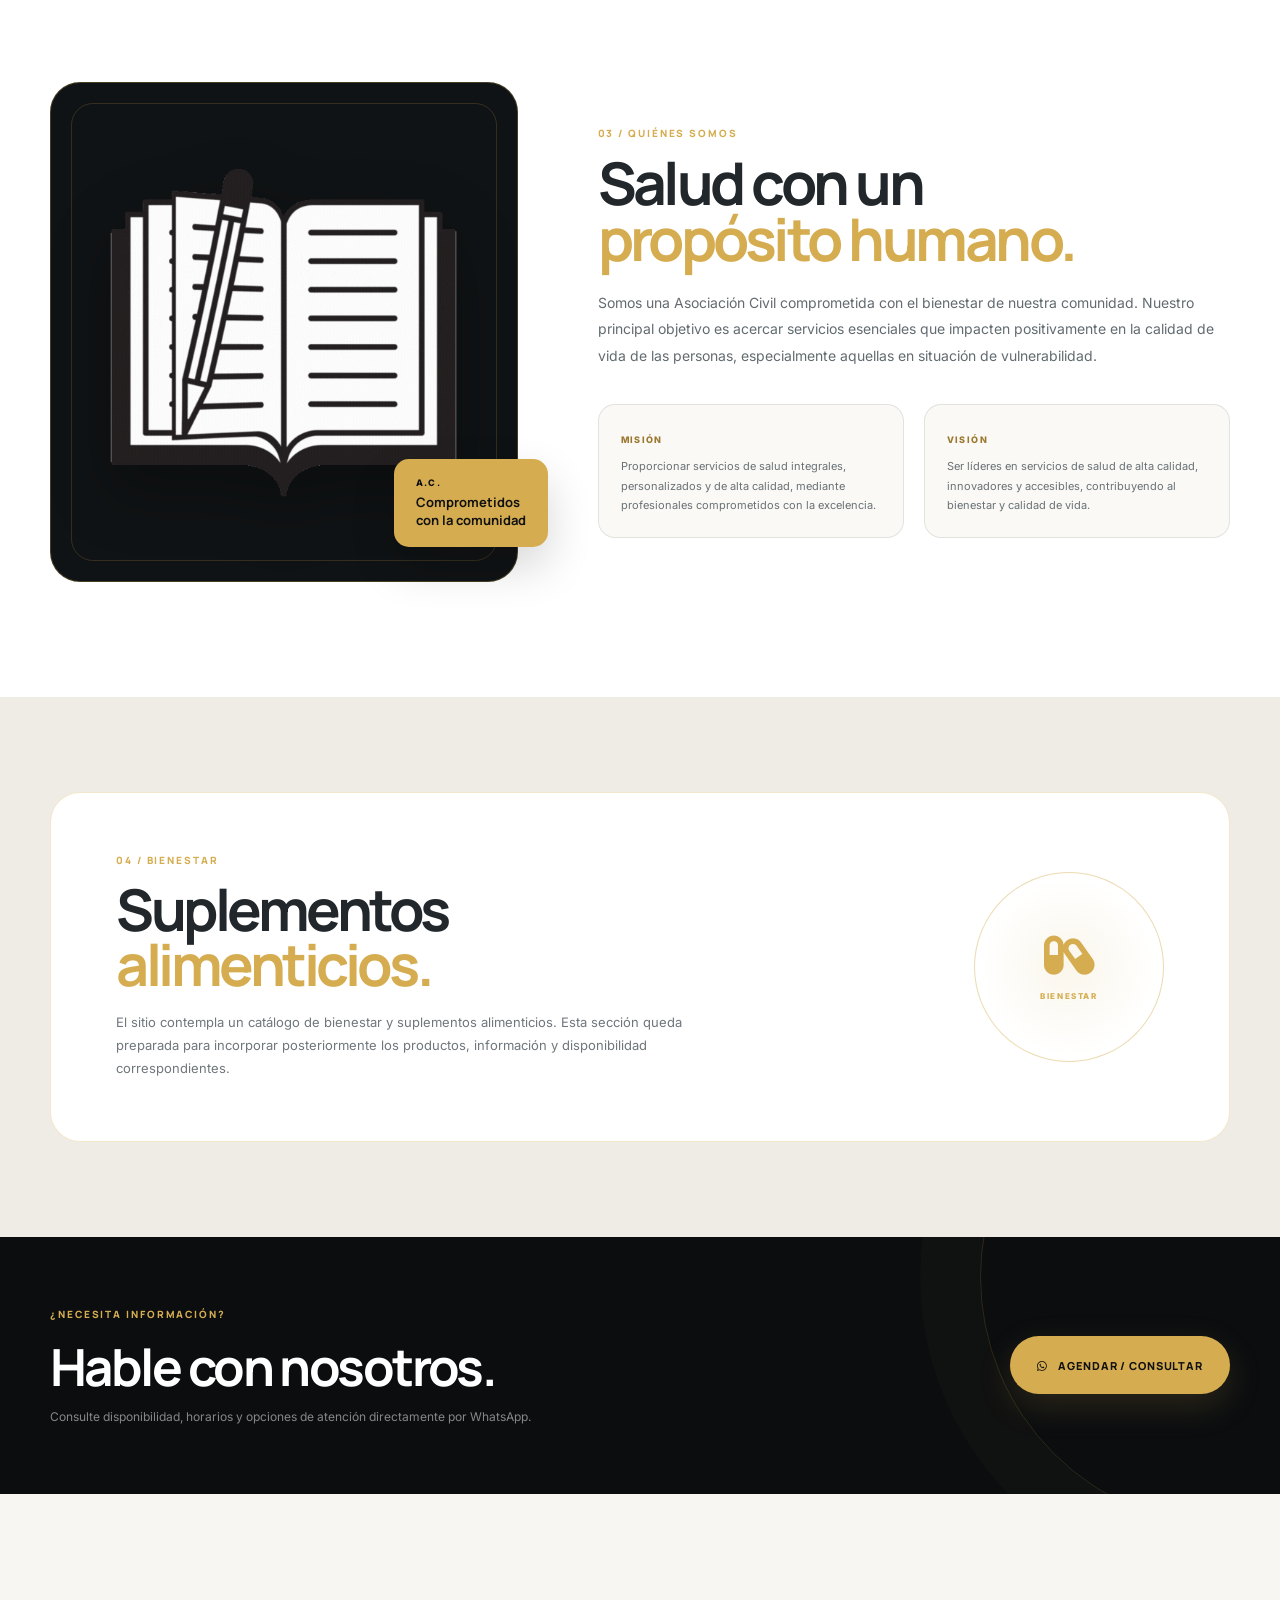
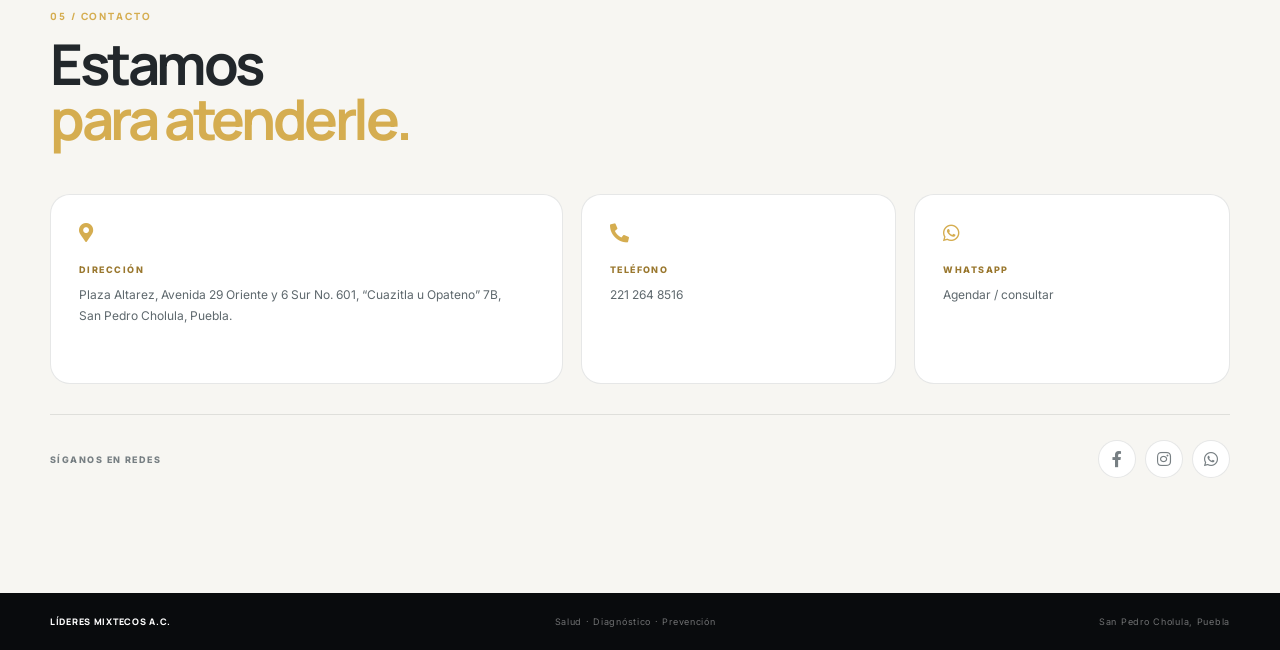
==== commit c189419a: "Agrega carrusel de fotografías al hero" ====
--- a/index.html
+++ b/index.html
@@ -93,23 +93,118 @@
 
         <div class="hero-visual">
           <div class="medical-frame">
-            <div class="frame-label">LÍDERES MIXTECO​S A.C.</div>
-            <img src="images/ColpoInic.png" alt="Estudio de colposcopia">
-            <div class="medical-card medical-card-top">
+
+          <div class="frame-label">
+              LÍDERES MIXTECOS A.C.
+          </div>
+
+          <div class="hero-carousel" id="heroCarousel">
+
+              <div class="carousel-track">
+
+                  <div class="carousel-slide active">
+                      <img
+                          src="images/platica-1.jpg"
+                          alt="Líderes Mixtecos A.C. durante una plática de salud"
+                      >
+                  </div>
+
+                  <div class="carousel-slide">
+                      <img
+                          src="images/platica-2.jpg"
+                          alt="Líderes Mixtecos A.C. durante una actividad de salud"
+                      >
+                  </div>
+
+                  <div class="carousel-slide">
+                      <img
+                          src="images/platica-3.jpg"
+                          alt="Líderes Mixtecos A.C. durante una jornada"
+                      >
+                  </div>
+
+                  <div class="carousel-slide">
+                      <img
+                          src="images/platica-4.jpg"
+                          alt="Líderes Mixtecos A.C. trabajando con la comunidad"
+                      >
+                  </div>
+
+              </div>
+
+              <button
+                  class="carousel-arrow carousel-prev"
+                  type="button"
+                  aria-label="Fotografía anterior"
+              >
+                  <i class="fas fa-chevron-left"></i>
+              </button>
+
+              <button
+                  class="carousel-arrow carousel-next"
+                  type="button"
+                  aria-label="Fotografía siguiente"
+              >
+                  <i class="fas fa-chevron-right"></i>
+              </button>
+
+              <div class="carousel-dots">
+
+                  <button
+                      type="button"
+                      class="carousel-dot active"
+                      data-slide="0"
+                      aria-label="Ver fotografía 1"
+                  ></button>
+
+                  <button
+                      type="button"
+                      class="carousel-dot"
+                      data-slide="1"
+                      aria-label="Ver fotografía 2"
+                  ></button>
+
+                  <button
+                      type="button"
+                      class="carousel-dot"
+                      data-slide="2"
+                      aria-label="Ver fotografía 3"
+                  ></button>
+
+                  <button
+                      type="button"
+                      class="carousel-dot"
+                      data-slide="3"
+                      aria-label="Ver fotografía 4"
+                  ></button>
+
+              </div>
+
+          </div>
+
+          <div class="medical-card medical-card-top">
+
               <i class="fas fa-shield-alt"></i>
+
               <div>
-                <strong>Prevención</strong>
-                <span>Detección oportuna</span>
+                  <strong>Prevención</strong>
+                  <span>Detección oportuna</span>
               </div>
-            </div>
-            <div class="medical-card medical-card-bottom">
+
+          </div>
+
+          <div class="medical-card medical-card-bottom">
+
               <i class="fas fa-user-md"></i>
+
               <div>
-                <strong>Atención profesional</strong>
-                <span>Diagnóstico y seguimiento</span>
+                  <strong>Atención profesional</strong>
+                  <span>Diagnóstico y seguimiento</span>
               </div>
-            </div>
-          </div>
+
+          </div>
+
+      </div>
         </div>
       </div>
 
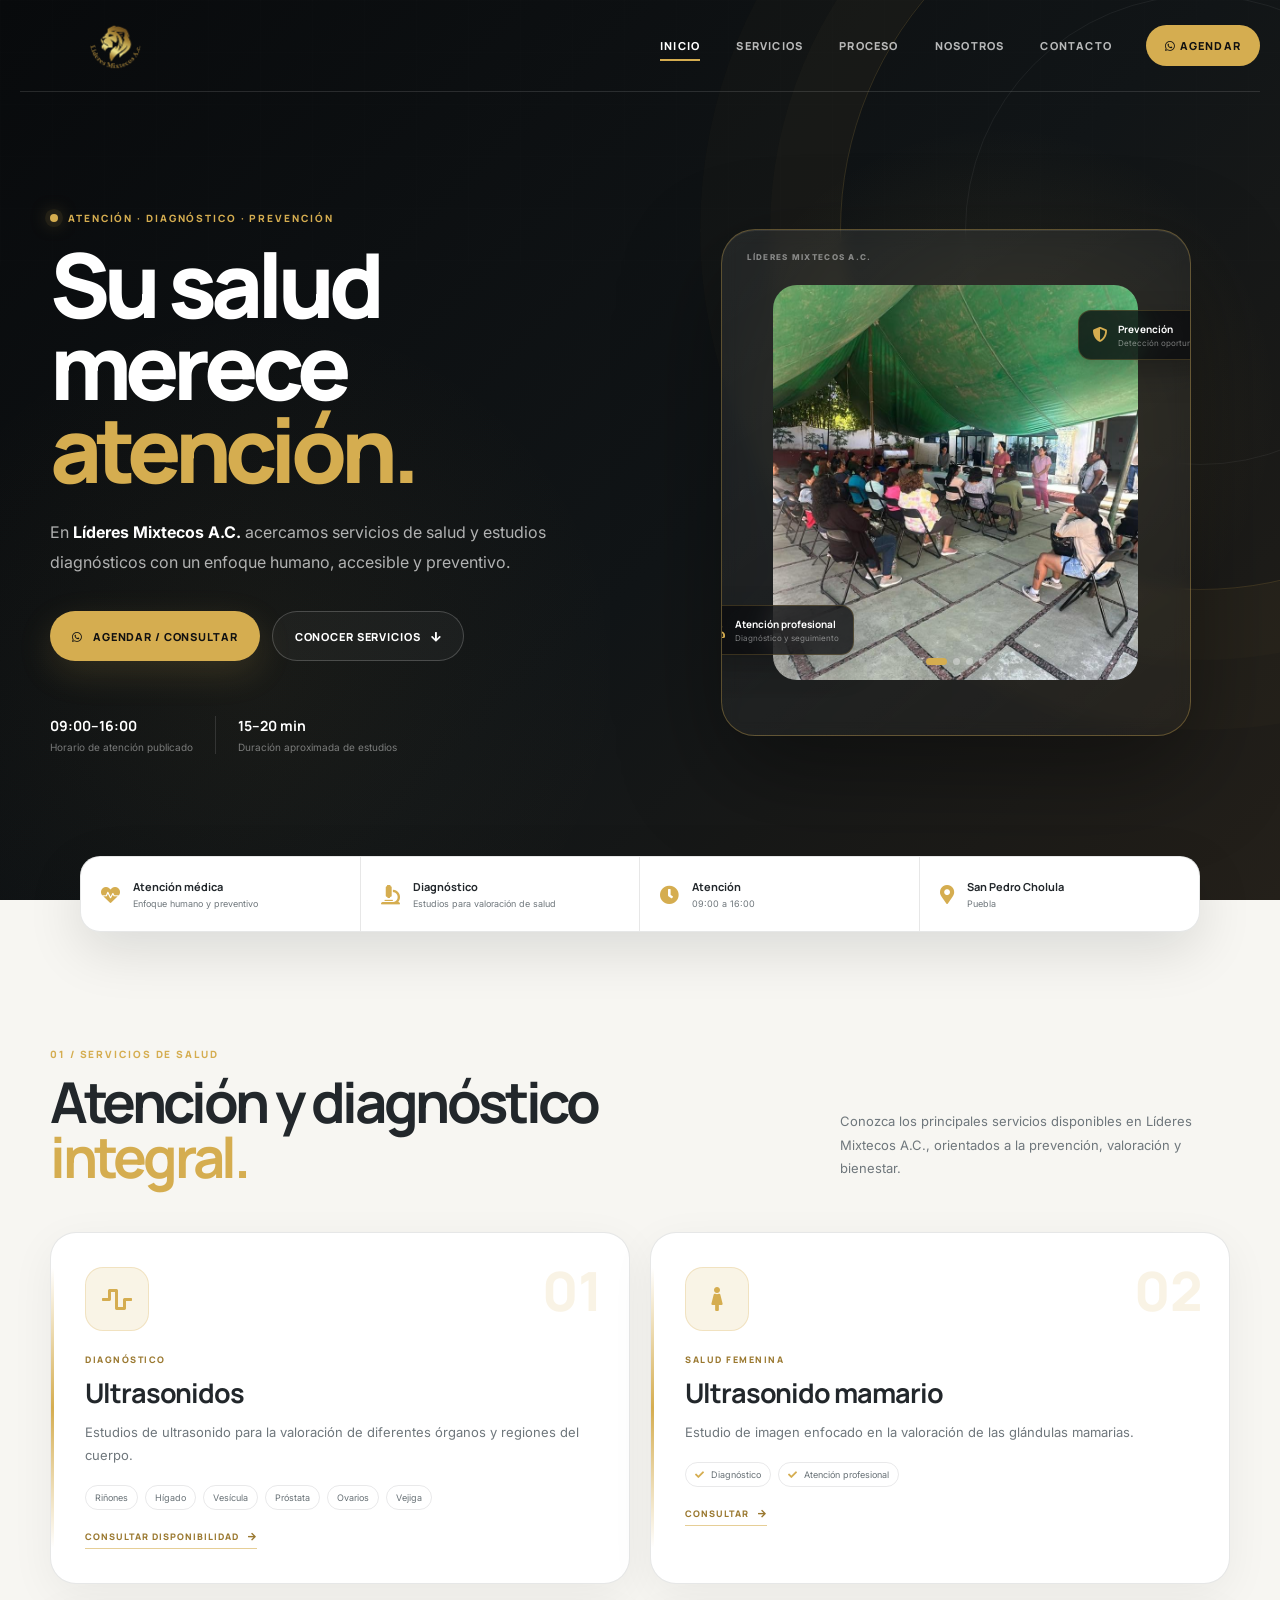
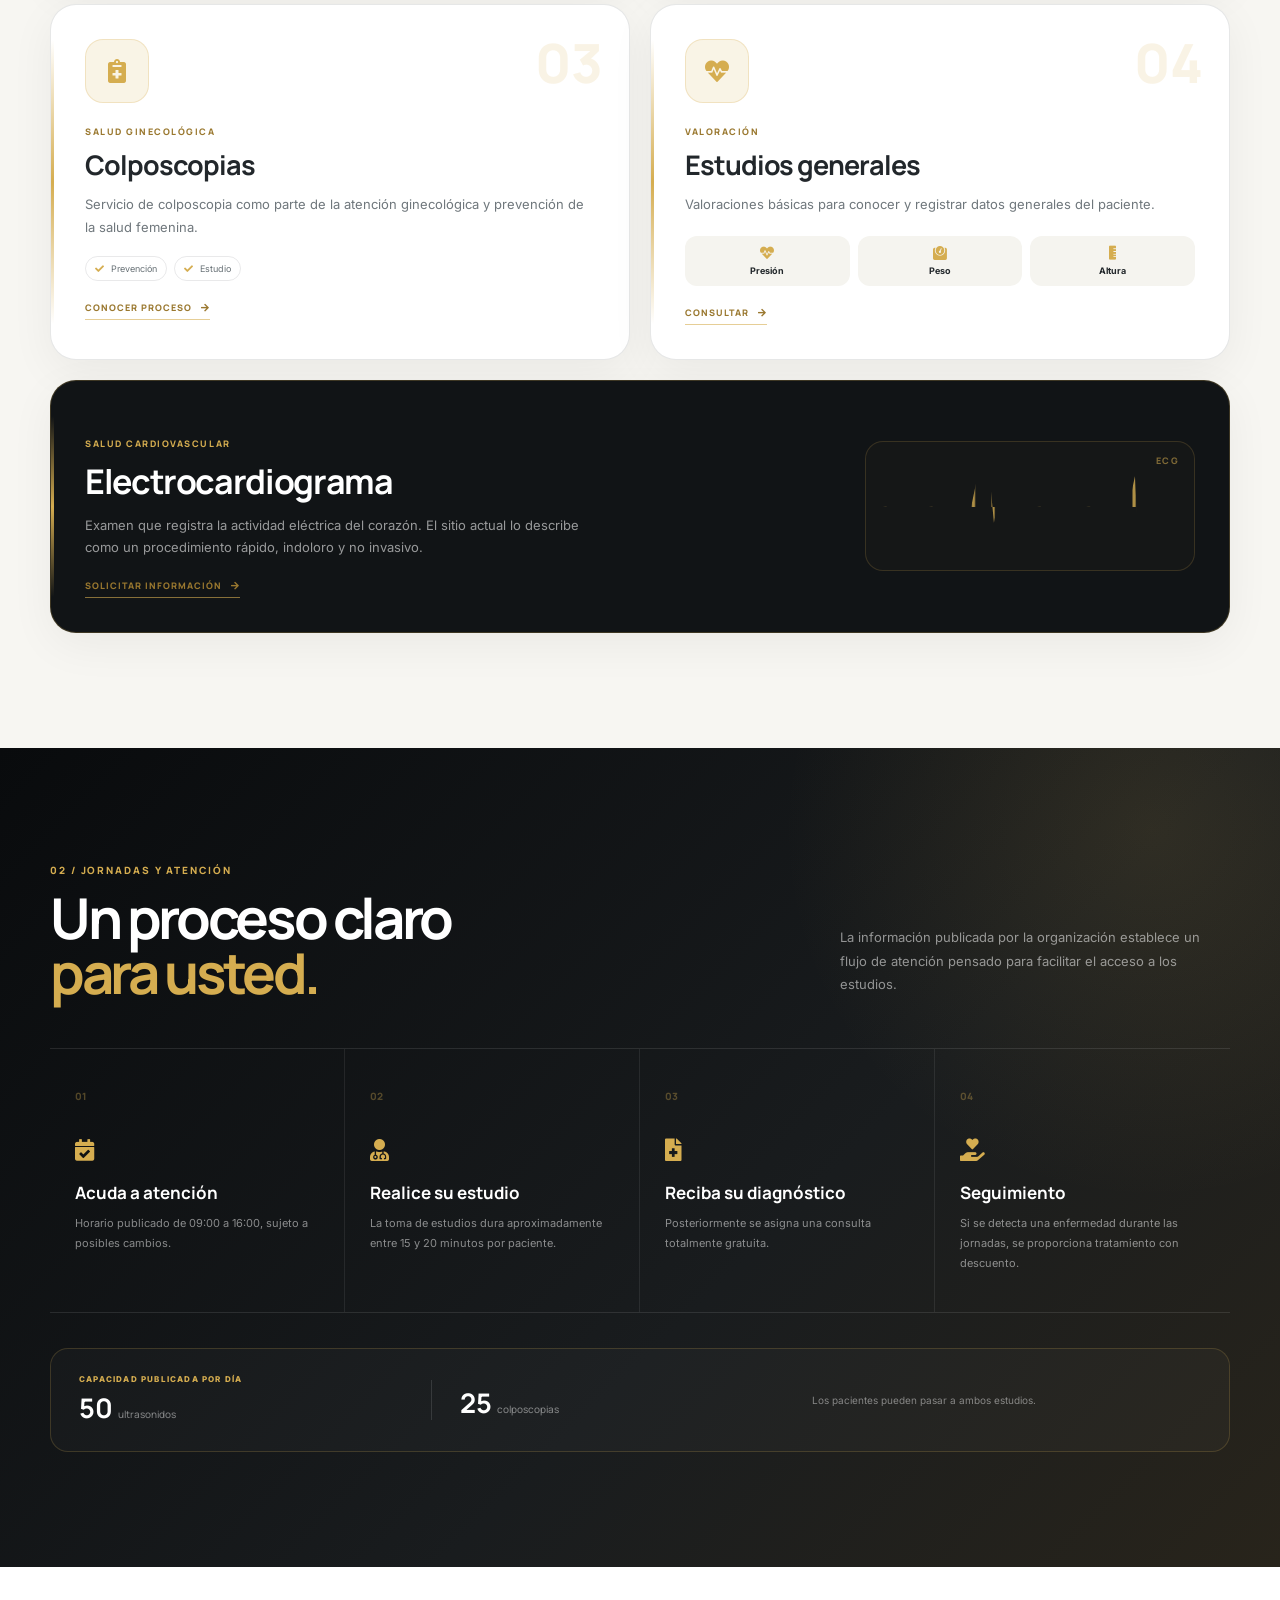
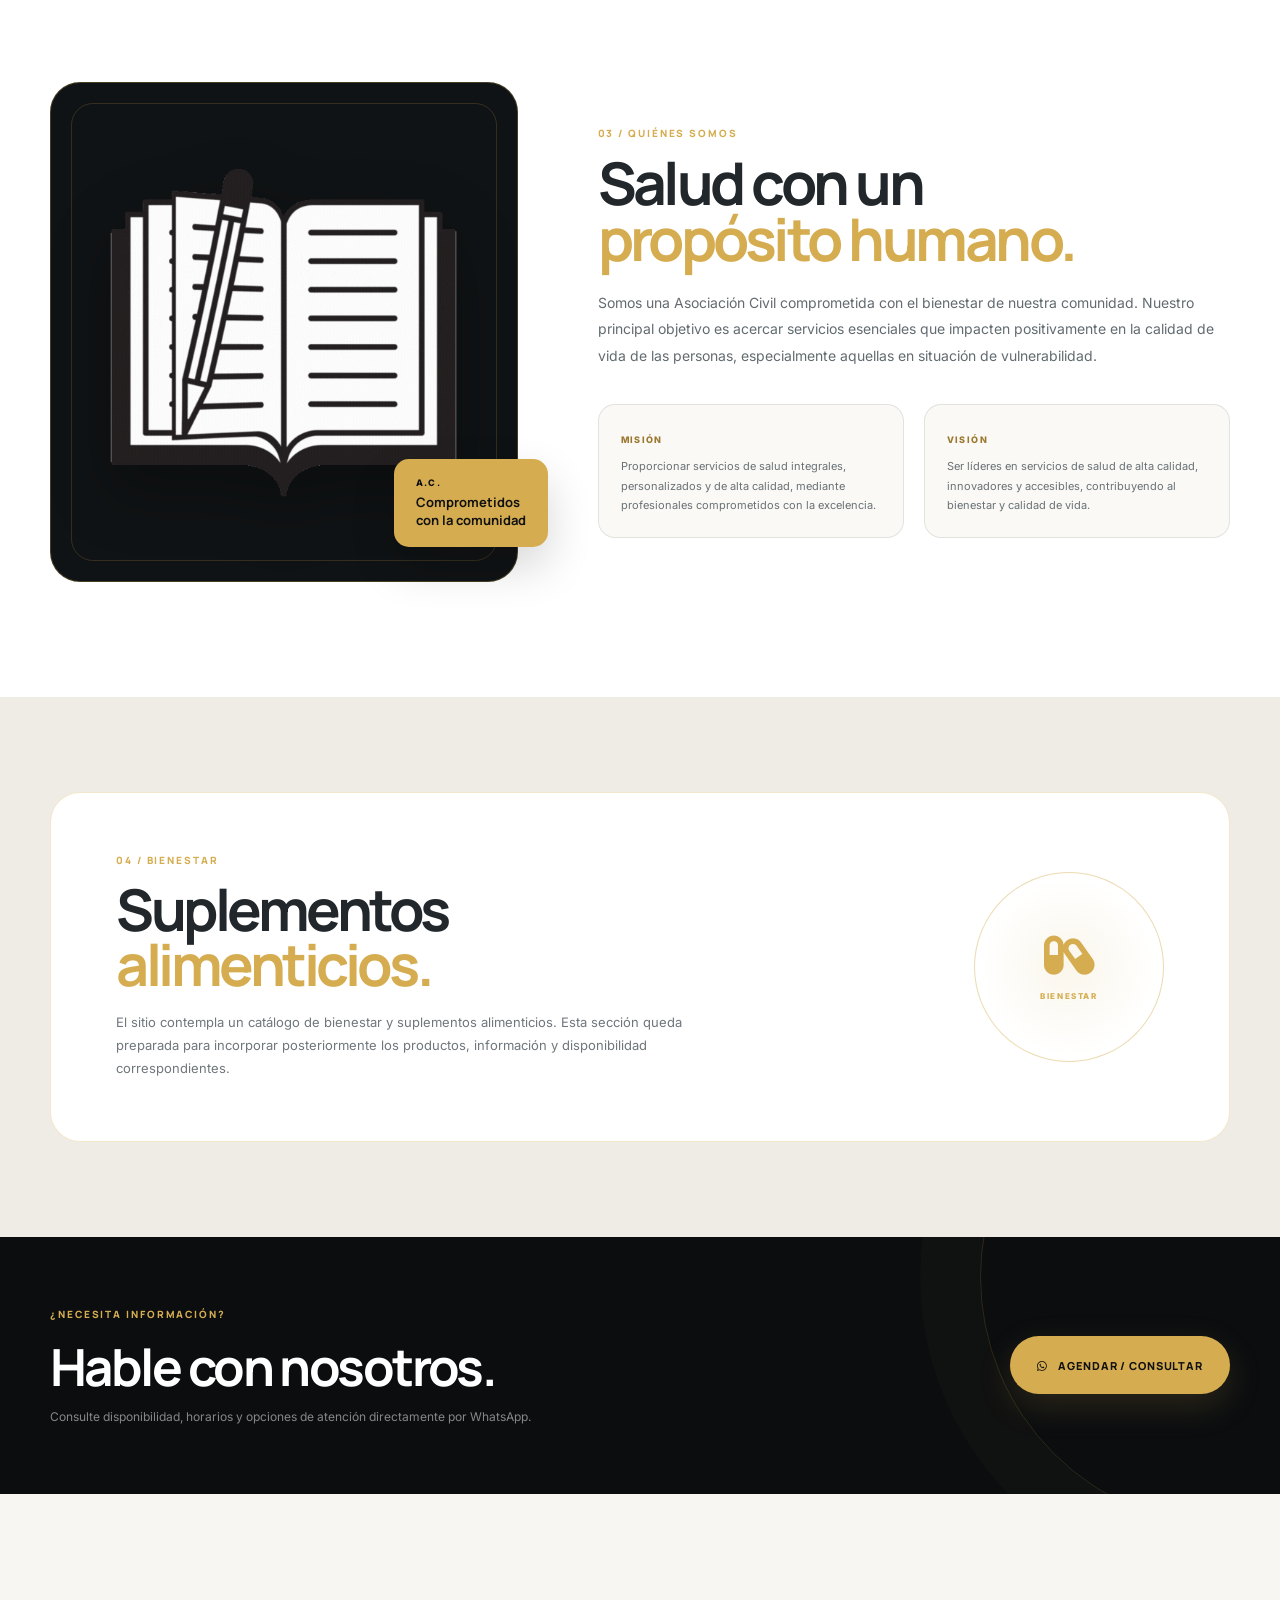
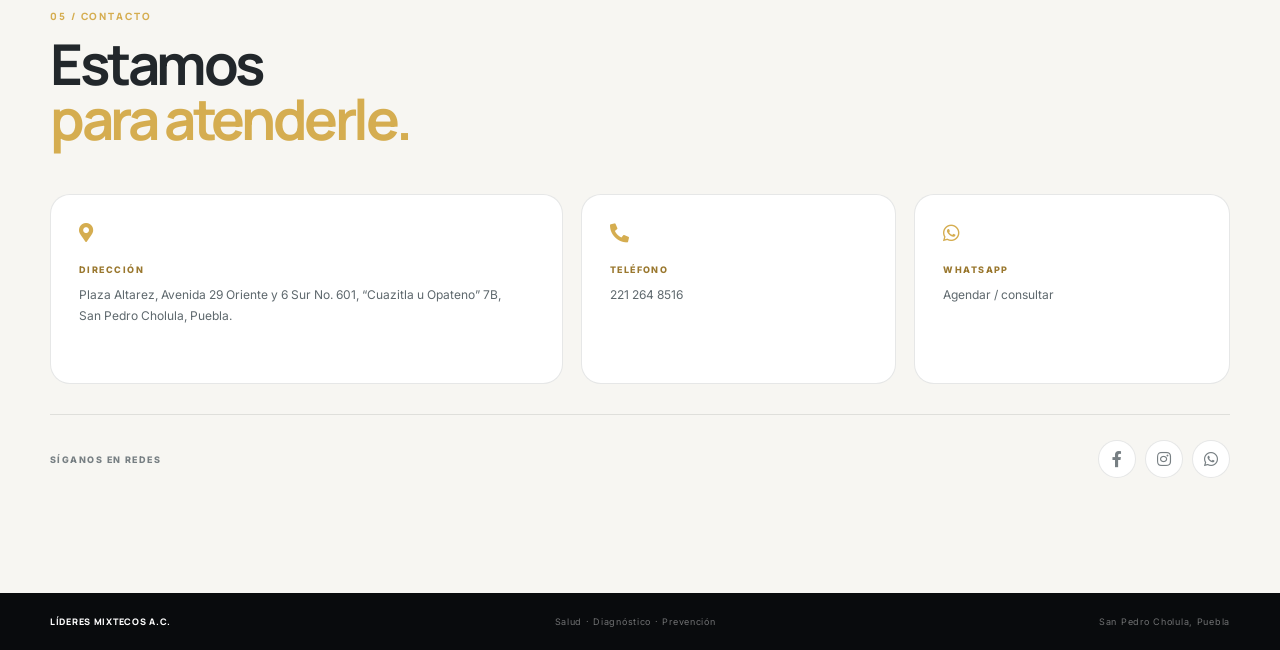
==== commit 0d3424a8: "Agrega de fotografías" ====
--- a/index.html
+++ b/index.html
@@ -104,28 +104,28 @@
 
                   <div class="carousel-slide active">
                       <img
-                          src="images/platica-1.jpg"
+                          src="images/foto_carr_lm1.jpg"
                           alt="Líderes Mixtecos A.C. durante una plática de salud"
                       >
                   </div>
 
                   <div class="carousel-slide">
                       <img
-                          src="images/platica-2.jpg"
+                          src="images/foto_carr_lm2.jpg"
                           alt="Líderes Mixtecos A.C. durante una actividad de salud"
                       >
                   </div>
 
                   <div class="carousel-slide">
                       <img
-                          src="images/platica-3.jpg"
+                          src="images/foto_carr_lm3.jpg"
                           alt="Líderes Mixtecos A.C. durante una jornada"
                       >
                   </div>
 
                   <div class="carousel-slide">
                       <img
-                          src="images/platica-4.jpg"
+                          src="images/foto_carr_lm4.jpg"
                           alt="Líderes Mixtecos A.C. trabajando con la comunidad"
                       >
                   </div>
--- a/style_medical_futurista.css
+++ b/style_medical_futurista.css
@@ -295,6 +295,202 @@
   font-weight:800;
   letter-spacing:.16em;
 }
+
+/* =========================================================
+   HERO CAROUSEL
+   ========================================================= */
+
+.hero-carousel {
+    position: relative;
+    z-index: 2;
+
+    width: 78%;
+    height: 78%;
+
+    overflow: hidden;
+
+    border-radius: 24px;
+
+    cursor: pointer;
+
+    user-select: none;
+
+    touch-action: pan-y;
+}
+
+.carousel-track {
+    width: 100%;
+    height: 100%;
+
+    position: relative;
+}
+
+.carousel-slide {
+    position: absolute;
+
+    inset: 0;
+
+    width: 100%;
+    height: 100%;
+
+    opacity: 0;
+
+    visibility: hidden;
+
+    transform: scale(1.03);
+
+    transition:
+        opacity .45s ease,
+        transform .6s ease,
+        visibility .45s ease;
+}
+
+.carousel-slide.active {
+    opacity: 1;
+
+    visibility: visible;
+
+    transform: scale(1);
+}
+
+.carousel-slide img {
+    width: 100%;
+    height: 100%;
+
+    display: block;
+
+    object-fit: cover;
+    object-position: center;
+
+    user-select: none;
+
+    -webkit-user-drag: none;
+}
+
+
+/* =========================================================
+   FLECHAS
+   ========================================================= */
+
+.carousel-arrow {
+    position: absolute;
+
+    top: 50%;
+
+    z-index: 8;
+
+    width: 38px;
+    height: 38px;
+
+    display: flex;
+
+    align-items: center;
+    justify-content: center;
+
+    transform: translateY(-50%);
+
+    border: 1px solid rgba(255,255,255,.20);
+
+    border-radius: 50%;
+
+    background: rgba(8,10,12,.70);
+
+    backdrop-filter: blur(10px);
+
+    color: #fff;
+
+    cursor: pointer;
+
+    opacity: 0;
+
+    transition:
+        opacity .25s ease,
+        background .25s ease,
+        color .25s ease,
+        transform .25s ease;
+}
+
+.carousel-prev {
+    left: 12px;
+}
+
+.carousel-next {
+    right: 12px;
+}
+
+.hero-carousel:hover .carousel-arrow,
+.hero-carousel:focus-within .carousel-arrow {
+    opacity: 1;
+}
+
+.carousel-arrow:hover {
+    background: var(--gold);
+
+    color: #111;
+
+    border-color: var(--gold);
+
+    transform: translateY(-50%) scale(1.08);
+}
+
+
+/* =========================================================
+   INDICADORES
+   ========================================================= */
+
+.carousel-dots {
+    position: absolute;
+
+    left: 50%;
+    bottom: 15px;
+
+    z-index: 9;
+
+    display: flex;
+
+    align-items: center;
+
+    gap: 6px;
+
+    transform: translateX(-50%);
+}
+
+.carousel-dot {
+    width: 7px;
+    height: 7px;
+
+    padding: 0;
+
+    border: 0;
+
+    border-radius: 50%;
+
+    background: rgba(255,255,255,.35);
+
+    cursor: pointer;
+
+    transition:
+        width .25s ease,
+        background .25s ease;
+}
+
+.carousel-dot.active {
+    width: 21px;
+
+    border-radius: 10px;
+
+    background: var(--gold);
+}
+
+
+/* =========================================================
+   LAS TARJETAS FLOTANTES NO DEBEN BLOQUEAR EL CARRUSEL
+   ========================================================= */
+
+.medical-card {
+    pointer-events: none;
+}
+
 .medical-card{
   position:absolute;
   z-index:5;
@@ -1025,10 +1221,75 @@
   .hero-actions .btn{width:100%}
   .hero-meta{gap:14px;margin-top:38px}
   .hero-meta span{font-size:8px}
-  .medical-frame{border-radius:23px}
-  .medical-card{padding:9px 10px}
-  .medical-card-top{top:55px;right:-3px}
-  .medical-card-bottom{bottom:45px;left:-3px}
+  /* HERO — MARCO RESPONSIVE */
+.medical-frame{
+  width:100%;
+  max-width:430px;
+
+  height:auto;
+  min-height:0;
+
+  aspect-ratio:1 / 1.08;
+
+  margin:0 auto;
+
+  border-radius:23px;
+
+  overflow:hidden;
+}
+
+/* CARRUSEL EN MÓVIL */
+.hero-carousel{
+  width:78%;
+  height:78%;
+
+  border-radius:18px;
+}
+.carousel-arrow{
+  width:36px;
+  height:36px;
+
+  opacity:1;
+
+  background:rgba(8,10,12,.72);
+}
+
+.carousel-prev{
+  left:8px;
+}
+
+.carousel-next{
+  right:8px;
+}
+
+.carousel-dots{
+  bottom:10px;
+}
+
+.carousel-dot{
+  width:6px;
+  height:6px;
+}
+
+.carousel-dot.active{
+  width:18px;
+}
+
+/* TARJETAS FLOTANTES */
+.medical-card{
+  padding:9px 10px;
+  pointer-events:none;
+}
+
+.medical-card-top{
+  top:45px;
+  right:8px;
+}
+
+.medical-card-bottom{
+  bottom:45px;
+  left:8px;
+}
   .trust-bar{width:calc(100% - 30px);grid-template-columns:1fr;margin-top:-15px}
   .trust-item{border-right:0!important;border-bottom:1px solid var(--line)!important}
   .trust-item:last-child{border-bottom:0!important}
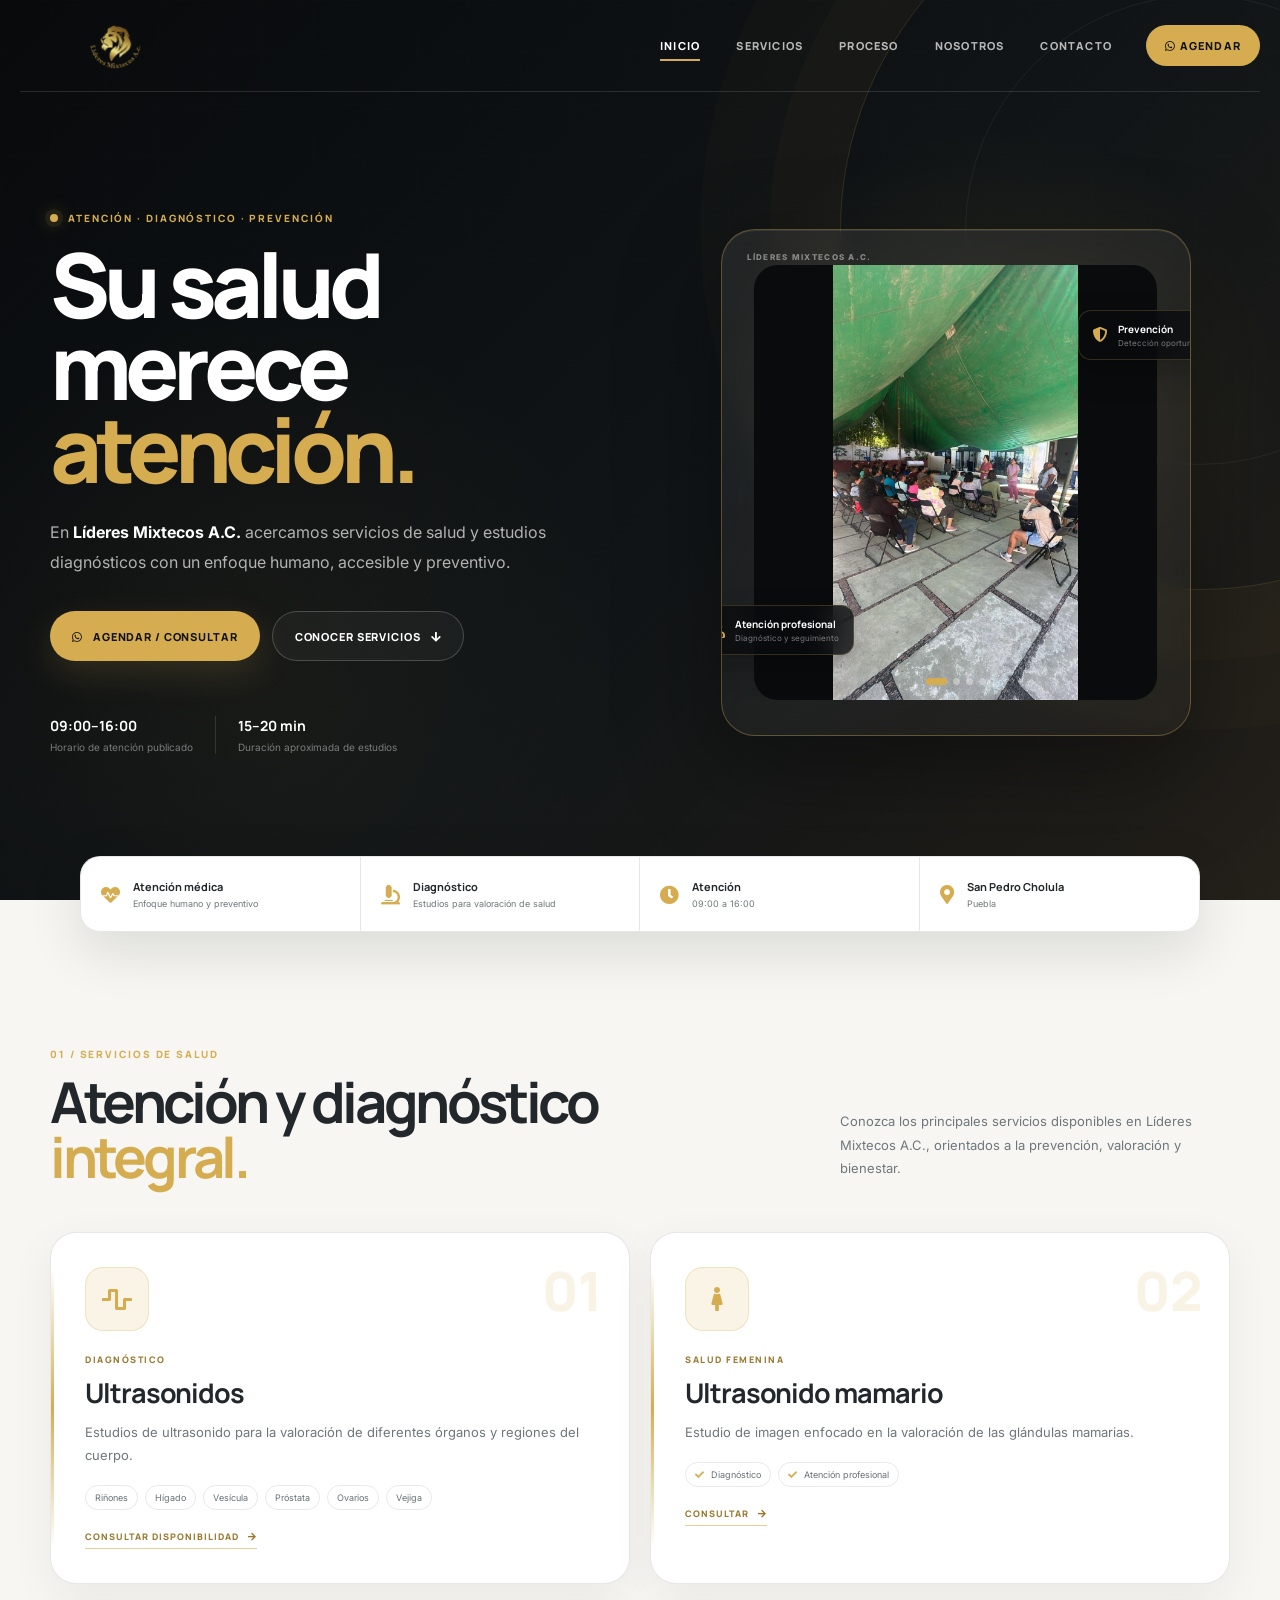
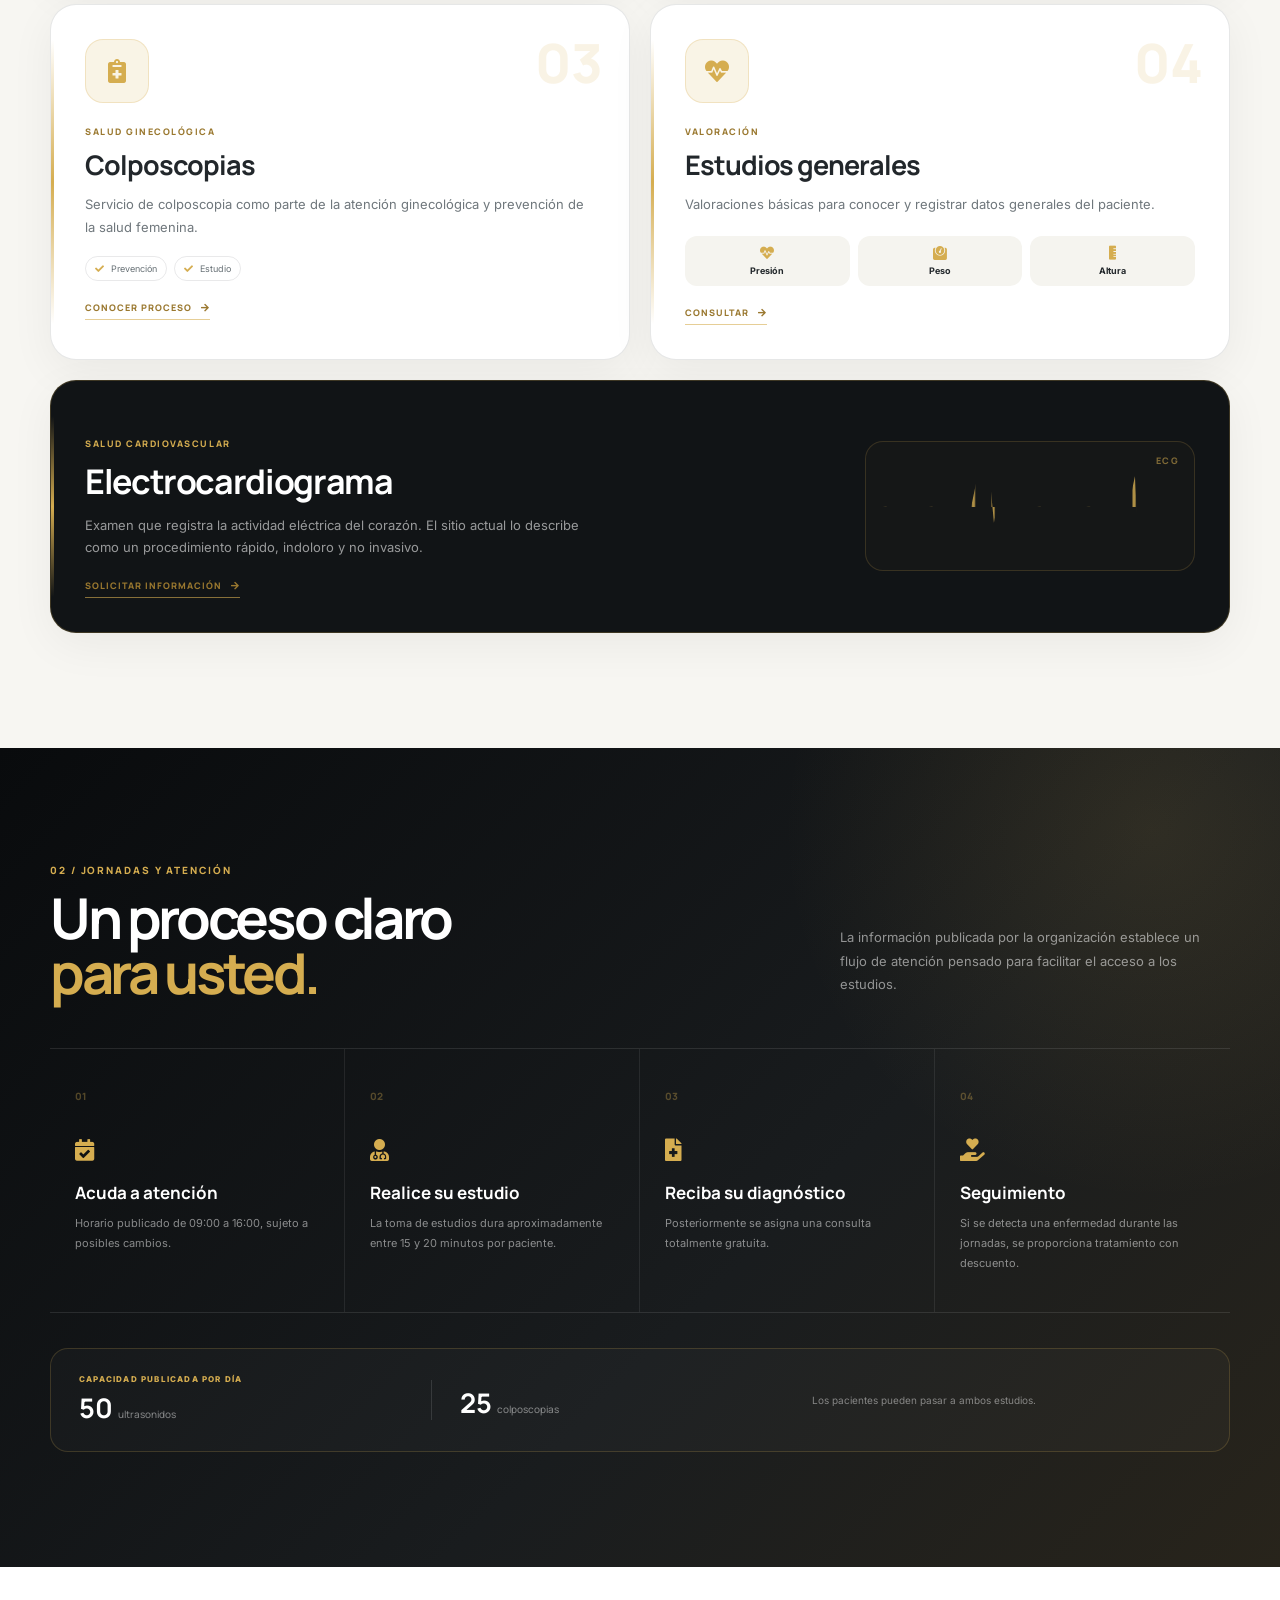
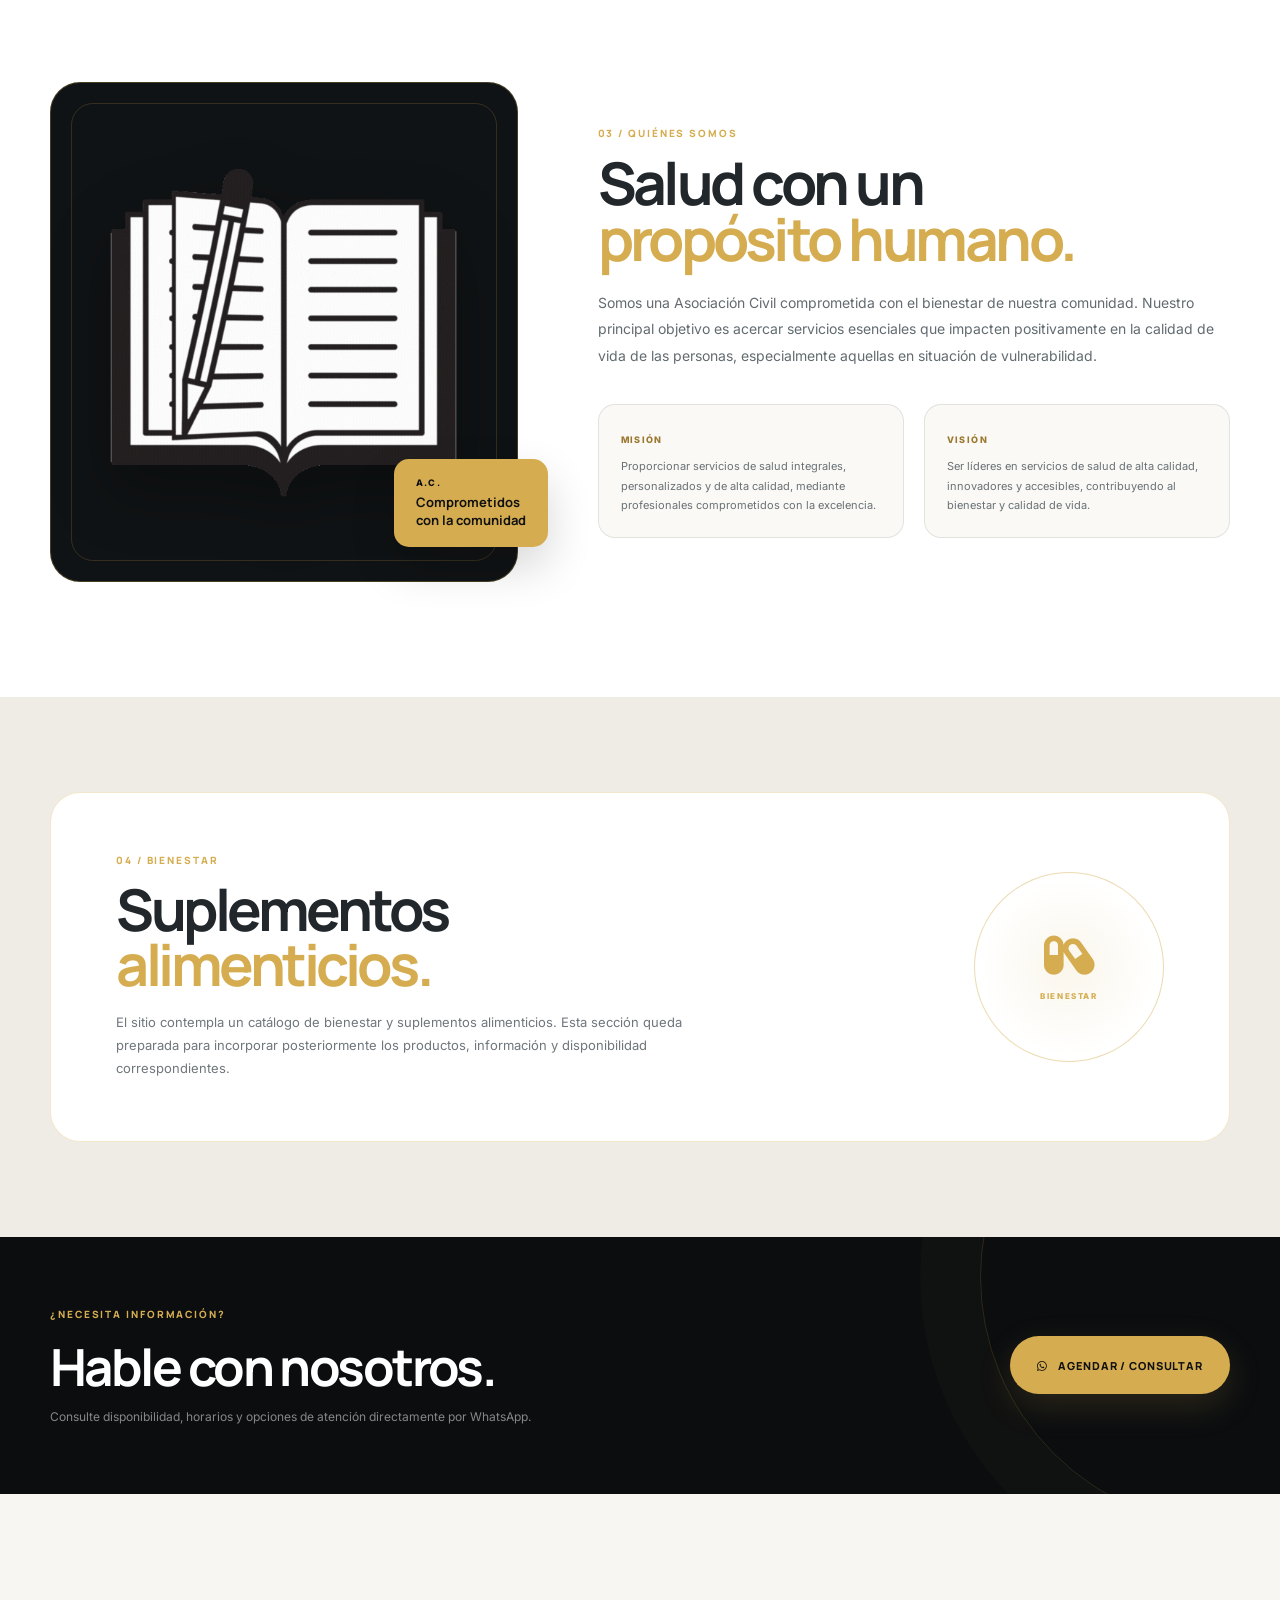
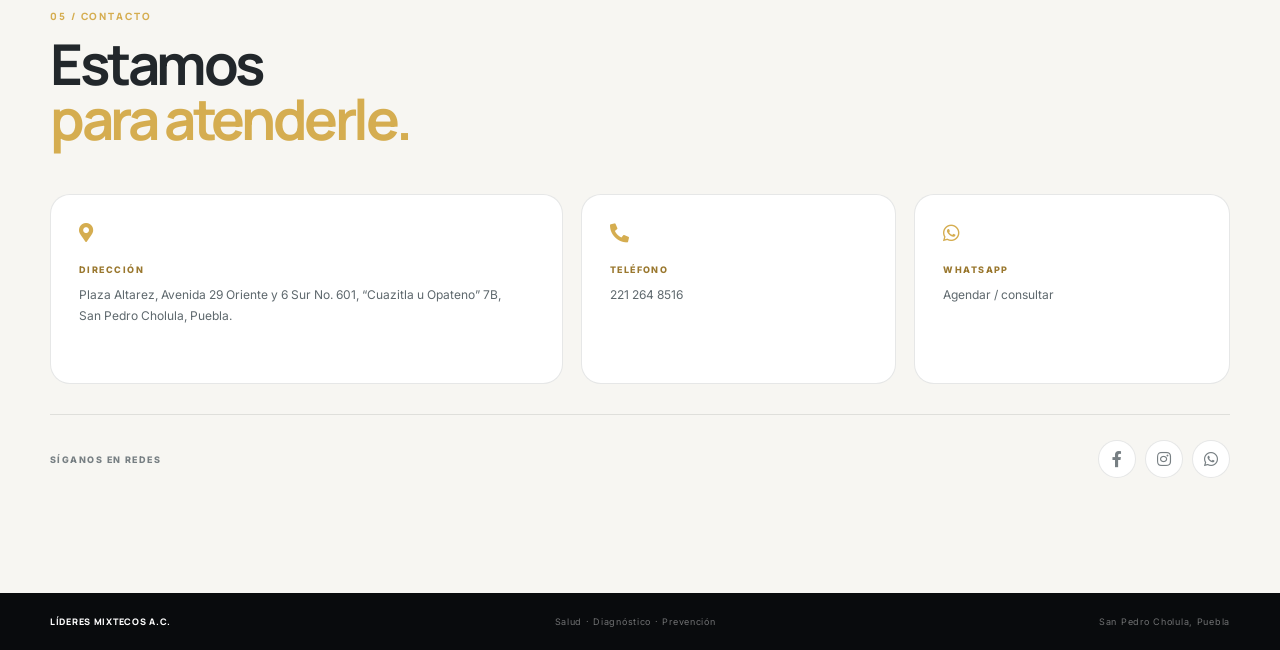
==== commit fa535885: "Cambio JS" ====
--- a/index.html
+++ b/index.html
@@ -535,5 +535,119 @@
     });
   </script>
 
+  <script>
+document.addEventListener('DOMContentLoaded', () => {
+
+  const carousel = document.querySelector('#heroCarousel');
+
+  if (!carousel) return;
+
+  const slides = carousel.querySelectorAll('.carousel-slide');
+  const dots = carousel.querySelectorAll('.carousel-dot');
+  const prevButton = carousel.querySelector('.carousel-prev');
+  const nextButton = carousel.querySelector('.carousel-next');
+
+  let currentSlide = 0;
+  let autoplay;
+
+  function showSlide(index) {
+
+    if (index < 0) {
+      index = slides.length - 1;
+    }
+
+    if (index >= slides.length) {
+      index = 0;
+    }
+
+    currentSlide = index;
+
+    slides.forEach((slide, i) => {
+      slide.classList.toggle('active', i === currentSlide);
+    });
+
+    dots.forEach((dot, i) => {
+      dot.classList.toggle('active', i === currentSlide);
+    });
+  }
+
+  function nextSlide() {
+    showSlide(currentSlide + 1);
+  }
+
+  function prevSlide() {
+    showSlide(currentSlide - 1);
+  }
+
+  nextButton.addEventListener('click', (event) => {
+    event.stopPropagation();
+    nextSlide();
+    restartAutoplay();
+  });
+
+  prevButton.addEventListener('click', (event) => {
+    event.stopPropagation();
+    prevSlide();
+    restartAutoplay();
+  });
+
+  dots.forEach((dot, index) => {
+    dot.addEventListener('click', (event) => {
+      event.stopPropagation();
+      showSlide(index);
+      restartAutoplay();
+    });
+  });
+
+  function startAutoplay() {
+    autoplay = setInterval(() => {
+      nextSlide();
+    }, 5000);
+  }
+
+  function restartAutoplay() {
+    clearInterval(autoplay);
+    startAutoplay();
+  }
+
+  /* =========================
+     SWIPE EN MÓVIL
+     ========================= */
+
+  let touchStartX = 0;
+  let touchEndX = 0;
+
+  carousel.addEventListener('touchstart', (event) => {
+    touchStartX = event.changedTouches[0].screenX;
+  }, { passive: true });
+
+  carousel.addEventListener('touchend', (event) => {
+
+    touchEndX = event.changedTouches[0].screenX;
+
+    const difference = touchStartX - touchEndX;
+
+    if (Math.abs(difference) < 50) {
+      return;
+    }
+
+    if (difference > 0) {
+      nextSlide();
+    } else {
+      prevSlide();
+    }
+
+    restartAutoplay();
+
+  }, { passive: true });
+
+  /* Estado inicial */
+
+  showSlide(0);
+  startAutoplay();
+
+});
+</script>
+
 </body>
 </html>
--- a/style_medical_futurista.css
+++ b/style_medical_futurista.css
@@ -304,8 +304,8 @@
     position: relative;
     z-index: 2;
 
-    width: 78%;
-    height: 78%;
+    width: 86%;
+    height: 86%;
 
     overflow: hidden;
 
@@ -354,14 +354,13 @@
 }
 
 .carousel-slide img {
-    width: 100%;
+   width: 100%;
     height: 100%;
 
     display: block;
-
-    object-fit: cover;
+    object-fit: contain;
     object-position: center;
-
+    background: #090b0d;
     user-select: none;
 
     -webkit-user-drag: none;
@@ -379,8 +378,8 @@
 
     z-index: 8;
 
-    width: 38px;
-    height: 38px;
+    width: 36px;
+    height: 36px;
 
     display: flex;
 
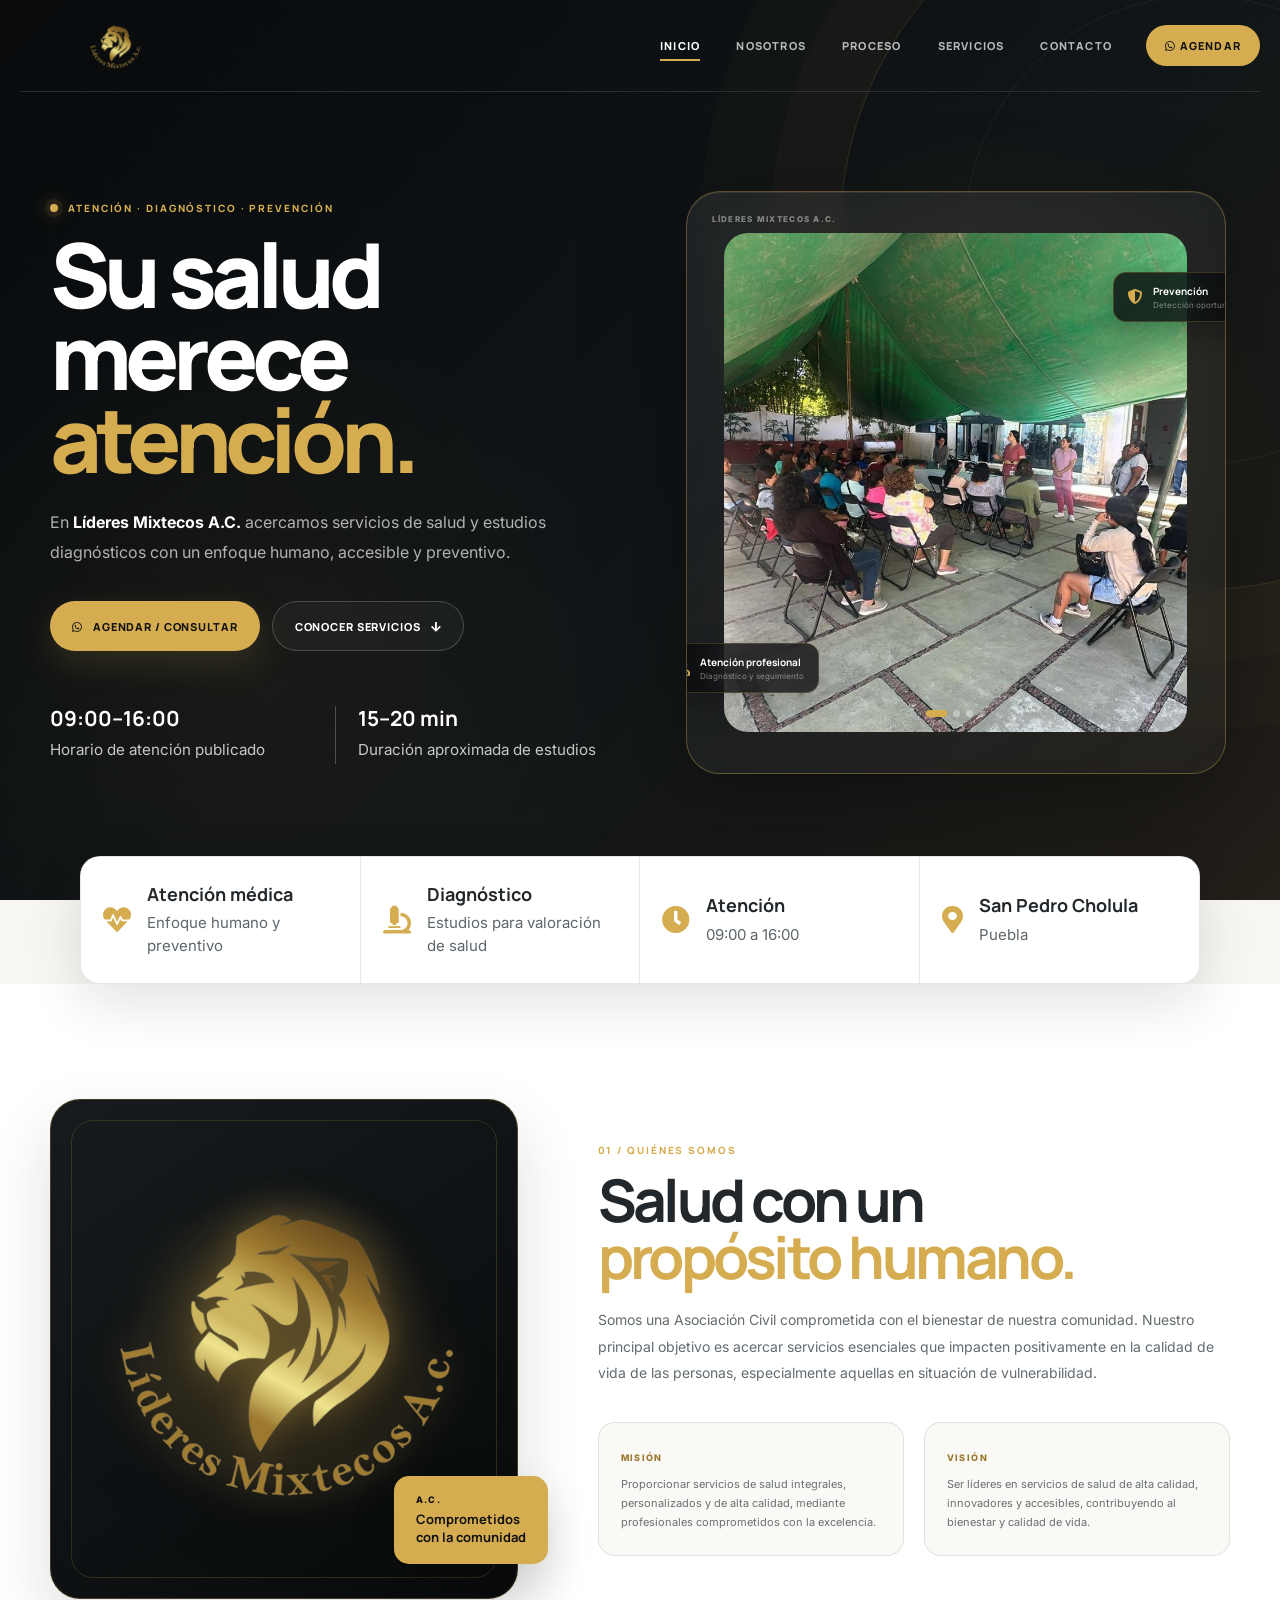
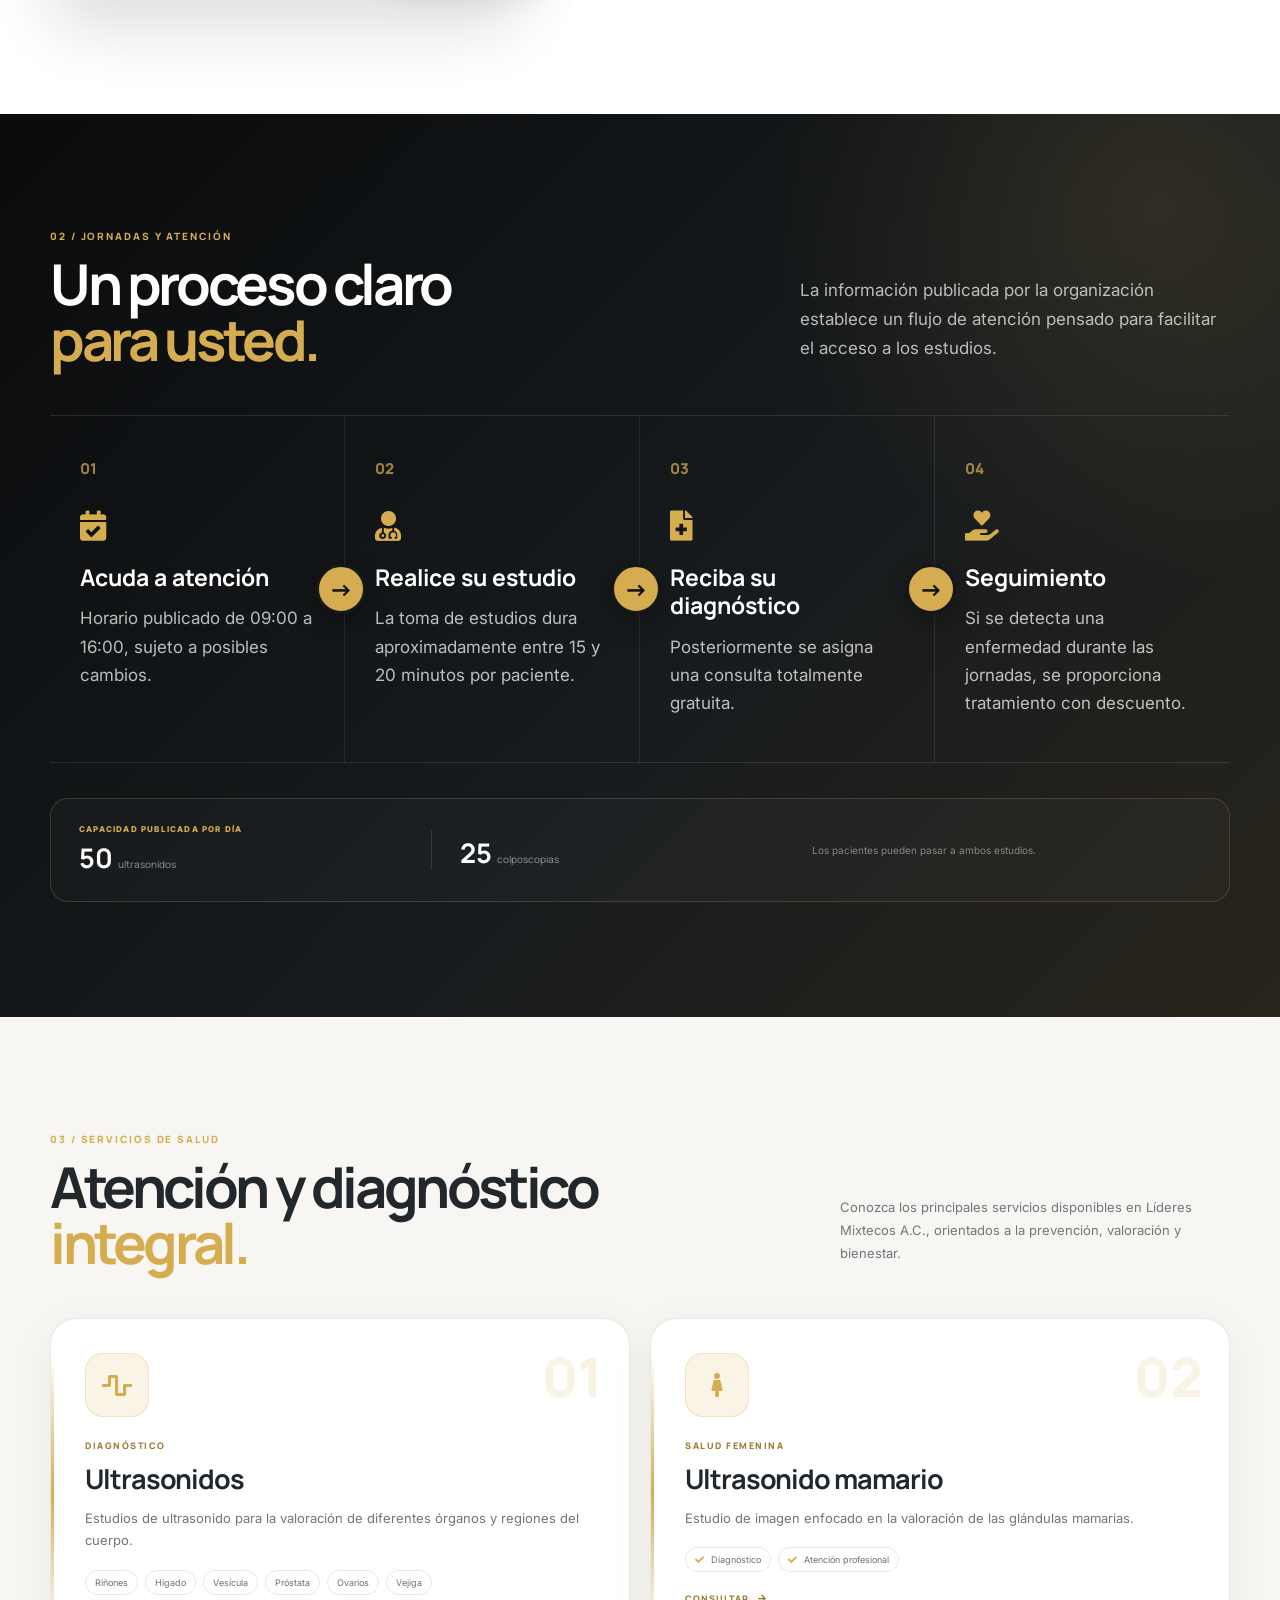
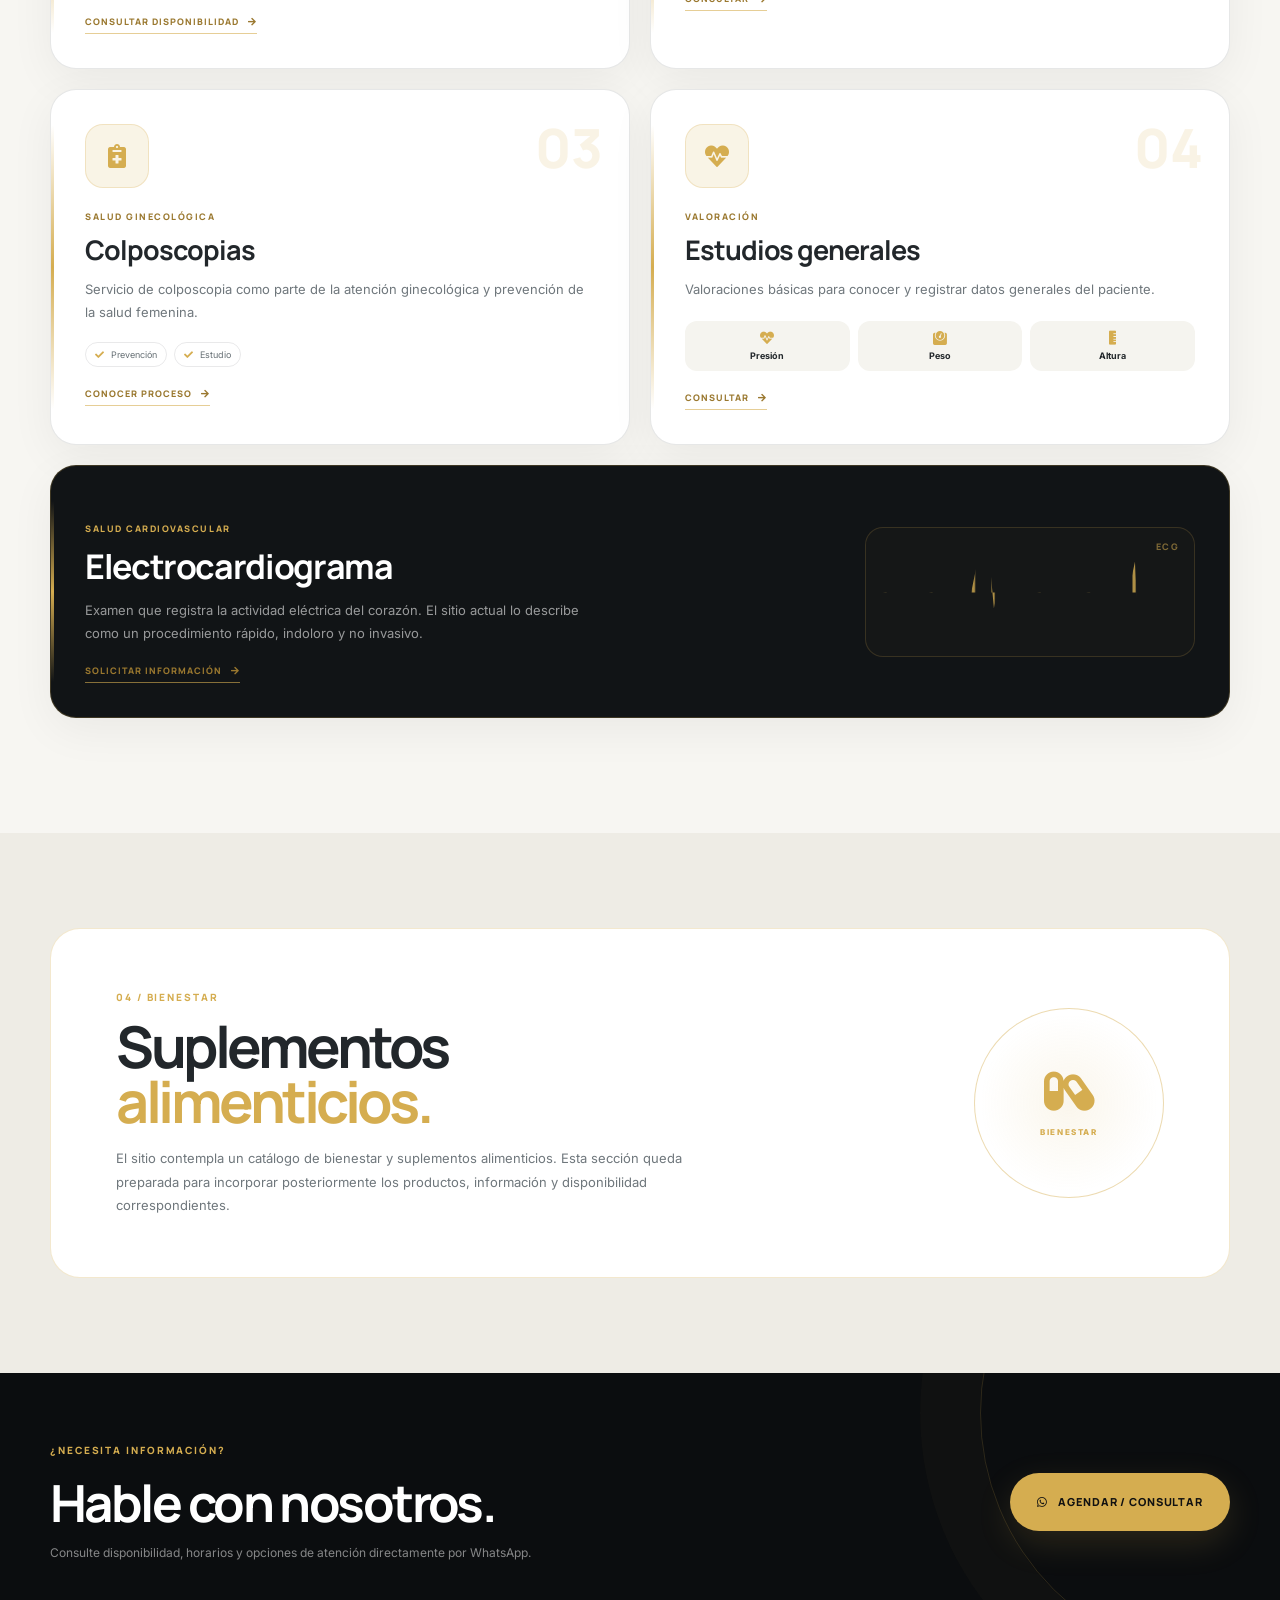
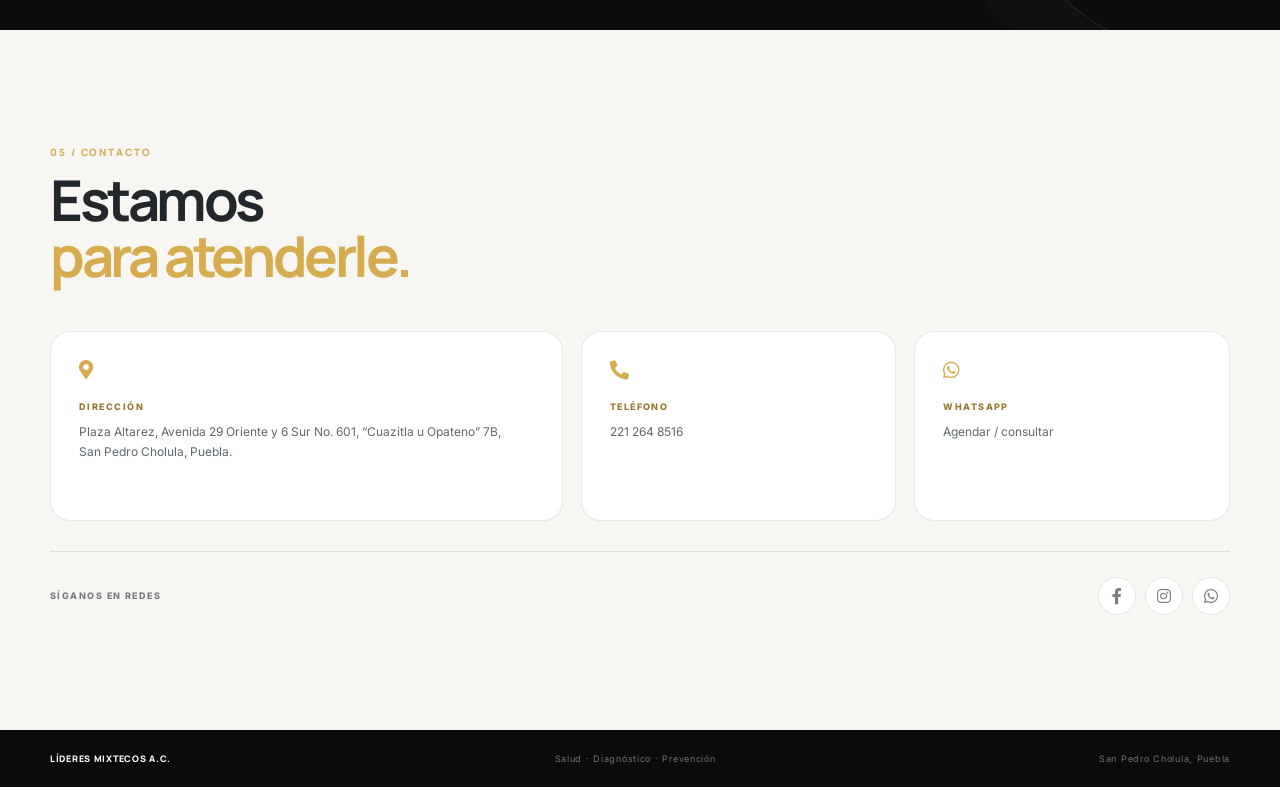
==== commit 16cee0d5: "Improve accessibility and section flow" ====
--- a/index.html
+++ b/index.html
@@ -31,9 +31,9 @@
 
       <nav class="main-nav" aria-label="Navegación principal">
         <a class="active" href="#inicio">Inicio</a>
+        <a href="#nosotros">Nosotros</a>
+        <a href="#proceso">Proceso</a>
         <a href="#servicios">Servicios</a>
-        <a href="#proceso">Proceso</a>
-        <a href="#nosotros">Nosotros</a>
         <a href="#contacto">Contacto</a>
         <a class="nav-button" href="http://wa.link/dk0aqt" target="_blank" rel="noopener">
           <i class="fab fa-whatsapp"></i> Agendar
@@ -235,12 +235,110 @@
       </div>
     </section>
 
+    <!-- ================= ABOUT ================= -->
+    <section class="about section" id="nosotros">
+      <div class="section-shell about-grid">
+        <div class="about-visual">
+          <div class="about-image">
+            <img class="about-logo" src="images/logo.png" alt="Logotipo de Líderes Mixtecos A.C.">
+          </div>
+          <div class="about-badge">
+            <span>A.C.</span>
+            <strong>Comprometidos<br>con la comunidad</strong>
+          </div>
+        </div>
+
+        <div class="about-copy">
+          <span class="section-kicker">01 / QUIÉNES SOMOS</span>
+          <h2>Salud con un<br><span>propósito humano.</span></h2>
+          <p class="lead">
+            Somos una Asociación Civil comprometida con el bienestar de nuestra comunidad.
+            Nuestro principal objetivo es acercar servicios esenciales que impacten
+            positivamente en la calidad de vida de las personas, especialmente aquellas
+            en situación de vulnerabilidad.
+          </p>
+
+          <div class="mission-grid">
+            <div>
+              <span>MISIÓN</span>
+              <p>
+                Proporcionar servicios de salud integrales, personalizados y de alta calidad,
+                mediante profesionales comprometidos con la excelencia.
+              </p>
+            </div>
+            <div>
+              <span>VISIÓN</span>
+              <p>
+                Ser líderes en servicios de salud de alta calidad, innovadores y accesibles,
+                contribuyendo al bienestar y calidad de vida.
+              </p>
+            </div>
+          </div>
+        </div>
+      </div>
+    </section>
+
+    <!-- ================= PROCESS ================= -->
+    <section class="process section-dark" id="proceso">
+      <div class="section-shell">
+        <div class="section-heading section-heading-dark">
+          <div>
+            <span class="section-kicker">02 / JORNADAS Y ATENCIÓN</span>
+            <h2>Un proceso claro<br><span>para usted.</span></h2>
+          </div>
+          <p>
+            La información publicada por la organización establece un flujo de atención
+            pensado para facilitar el acceso a los estudios.
+          </p>
+        </div>
+
+        <div class="process-grid">
+          <div class="process-step">
+            <span>01</span>
+            <i class="fas fa-calendar-check"></i>
+            <h3>Acuda a atención</h3>
+            <p>Horario publicado de 09:00 a 16:00, sujeto a posibles cambios.</p>
+          </div>
+          <div class="process-step">
+            <span>02</span>
+            <i class="fas fa-user-md"></i>
+            <h3>Realice su estudio</h3>
+            <p>La toma de estudios dura aproximadamente entre 15 y 20 minutos por paciente.</p>
+          </div>
+          <div class="process-step">
+            <span>03</span>
+            <i class="fas fa-file-medical"></i>
+            <h3>Reciba su diagnóstico</h3>
+            <p>Posteriormente se asigna una consulta totalmente gratuita.</p>
+          </div>
+          <div class="process-step">
+            <span>04</span>
+            <i class="fas fa-hand-holding-heart"></i>
+            <h3>Seguimiento</h3>
+            <p>Si se detecta una enfermedad durante las jornadas, se proporciona tratamiento con descuento.</p>
+          </div>
+        </div>
+
+        <div class="capacity">
+          <div>
+            <span class="capacity-label">CAPACIDAD PUBLICADA POR DÍA</span>
+            <strong>50 <small>ultrasonidos</small></strong>
+          </div>
+          <div class="capacity-divider"></div>
+          <div>
+            <strong>25 <small>colposcopias</small></strong>
+          </div>
+          <p>Los pacientes pueden pasar a ambos estudios.</p>
+        </div>
+      </div>
+    </section>
+
     <!-- ================= SERVICES ================= -->
     <section class="services section" id="servicios">
       <div class="section-shell">
         <div class="section-heading">
           <div>
-            <span class="section-kicker">01 / SERVICIOS DE SALUD</span>
+            <span class="section-kicker">03 / SERVICIOS DE SALUD</span>
             <h2>Atención y diagnóstico<br><span>integral.</span></h2>
           </div>
           <p>
@@ -320,104 +418,6 @@
             </div>
           </article>
 
-        </div>
-      </div>
-    </section>
-
-    <!-- ================= PROCESS ================= -->
-    <section class="process section-dark" id="proceso">
-      <div class="section-shell">
-        <div class="section-heading section-heading-dark">
-          <div>
-            <span class="section-kicker">02 / JORNADAS Y ATENCIÓN</span>
-            <h2>Un proceso claro<br><span>para usted.</span></h2>
-          </div>
-          <p>
-            La información publicada por la organización establece un flujo de atención
-            pensado para facilitar el acceso a los estudios.
-          </p>
-        </div>
-
-        <div class="process-grid">
-          <div class="process-step">
-            <span>01</span>
-            <i class="fas fa-calendar-check"></i>
-            <h3>Acuda a atención</h3>
-            <p>Horario publicado de 09:00 a 16:00, sujeto a posibles cambios.</p>
-          </div>
-          <div class="process-step">
-            <span>02</span>
-            <i class="fas fa-user-md"></i>
-            <h3>Realice su estudio</h3>
-            <p>La toma de estudios dura aproximadamente entre 15 y 20 minutos por paciente.</p>
-          </div>
-          <div class="process-step">
-            <span>03</span>
-            <i class="fas fa-file-medical"></i>
-            <h3>Reciba su diagnóstico</h3>
-            <p>Posteriormente se asigna una consulta totalmente gratuita.</p>
-          </div>
-          <div class="process-step">
-            <span>04</span>
-            <i class="fas fa-hand-holding-heart"></i>
-            <h3>Seguimiento</h3>
-            <p>Si se detecta una enfermedad durante las jornadas, se proporciona tratamiento con descuento.</p>
-          </div>
-        </div>
-
-        <div class="capacity">
-          <div>
-            <span class="capacity-label">CAPACIDAD PUBLICADA POR DÍA</span>
-            <strong>50 <small>ultrasonidos</small></strong>
-          </div>
-          <div class="capacity-divider"></div>
-          <div>
-            <strong>25 <small>colposcopias</small></strong>
-          </div>
-          <p>Los pacientes pueden pasar a ambos estudios.</p>
-        </div>
-      </div>
-    </section>
-
-    <!-- ================= ABOUT ================= -->
-    <section class="about section" id="nosotros">
-      <div class="section-shell about-grid">
-        <div class="about-visual">
-          <div class="about-image">
-            <img src="images/procsIn.gif" alt="Proceso de atención y estudios">
-          </div>
-          <div class="about-badge">
-            <span>A.C.</span>
-            <strong>Comprometidos<br>con la comunidad</strong>
-          </div>
-        </div>
-
-        <div class="about-copy">
-          <span class="section-kicker">03 / QUIÉNES SOMOS</span>
-          <h2>Salud con un<br><span>propósito humano.</span></h2>
-          <p class="lead">
-            Somos una Asociación Civil comprometida con el bienestar de nuestra comunidad.
-            Nuestro principal objetivo es acercar servicios esenciales que impacten
-            positivamente en la calidad de vida de las personas, especialmente aquellas
-            en situación de vulnerabilidad.
-          </p>
-
-          <div class="mission-grid">
-            <div>
-              <span>MISIÓN</span>
-              <p>
-                Proporcionar servicios de salud integrales, personalizados y de alta calidad,
-                mediante profesionales comprometidos con la excelencia.
-              </p>
-            </div>
-            <div>
-              <span>VISIÓN</span>
-              <p>
-                Ser líderes en servicios de salud de alta calidad, innovadores y accesibles,
-                contribuyendo al bienestar y calidad de vida.
-              </p>
-            </div>
-          </div>
         </div>
       </div>
     </section>
--- a/style_medical_futurista.css
+++ b/style_medical_futurista.css
@@ -229,27 +229,33 @@
 }
 .hero-meta{
   display:flex;
-  align-items:center;
+  align-items:flex-start;
   gap:22px;
   margin-top:55px;
 }
+.hero-meta>div{
+  min-width:0;
+  flex:1;
+}
 .hero-meta strong{
   display:block;
   color:#fff;
   font-family:'Manrope',sans-serif;
-  font-size:14px;
+  font-size:clamp(1.3rem,1.6vw,1.55rem);
+  line-height:1.2;
 }
 .hero-meta span{
   display:block;
-  margin-top:5px;
-  color:rgba(255,255,255,.43);
-  font-size:10px;
-  line-height:1.4;
+  margin-top:8px;
+  color:rgba(255,255,255,.76);
+  font-size:clamp(.95rem,1vw,1.05rem);
+  line-height:1.5;
 }
 .meta-line{
+  flex:0 0 1px!important;
   width:1px;
-  height:38px;
-  background:rgba(255,255,255,.12);
+  height:58px;
+  background:rgba(255,255,255,.24);
 }
 .hero-visual{
   display:flex;
@@ -258,7 +264,7 @@
 }
 .medical-frame{
   position:relative;
-  width:min(470px,100%);
+  width:min(540px,100%);
   aspect-ratio:1/1.08;
   display:flex;
   align-items:center;
@@ -358,7 +364,7 @@
     height: 100%;
 
     display: block;
-    object-fit: contain;
+    object-fit: cover;
     object-position: center;
     background: #090b0d;
     user-select: none;
@@ -557,25 +563,27 @@
 .trust-item{
   display:flex;
   align-items:center;
-  gap:13px;
-  padding:22px 20px;
+  gap:16px;
+  padding:26px 22px;
   border-right:1px solid var(--line);
 }
 .trust-item:last-child{border-right:0}
 .trust-item i{
   color:var(--gold);
-  font-size:19px;
+  font-size:28px;
 }
 .trust-item strong{
   display:block;
   font-family:'Manrope',sans-serif;
-  font-size:11px;
+  font-size:18px;
+  line-height:1.3;
 }
 .trust-item span{
   display:block;
-  margin-top:4px;
-  color:var(--muted);
-  font-size:9px;
+  margin-top:6px;
+  color:#5d666b;
+  font-size:15px;
+  line-height:1.5;
 }
 
 /* ================= GENERAL SECTIONS ================= */
@@ -796,7 +804,12 @@
     linear-gradient(135deg,#090b0d,#191c1e 60%,#28241b);
   color:#fff;
 }
-.section-heading-dark>p{color:rgba(255,255,255,.53)}
+.section-heading-dark>p{color:rgba(255,255,255,.70)}
+.process .section-heading>p{
+  max-width:430px;
+  font-size:17px;
+  line-height:1.7;
+}
 .process-grid{
   display:grid;
   grid-template-columns:repeat(4,1fr);
@@ -805,32 +818,54 @@
 }
 .process-step{
   position:relative;
-  padding:35px 25px 38px;
+  padding:42px 30px 45px;
   border-right:1px solid rgba(255,255,255,.08);
 }
 .process-step:last-child{border-right:0}
+.process-step:not(:last-child)::after{
+  content:"\2192";
+  position:absolute;
+  z-index:5;
+  top:50%;
+  right:-22px;
+  width:44px;
+  height:44px;
+  display:grid;
+  place-items:center;
+  transform:translateY(-50%);
+  border:3px solid #151719;
+  border-radius:50%;
+  background:var(--gold);
+  color:#111;
+  box-shadow:0 8px 24px rgba(0,0,0,.32);
+  font-family:'Manrope',sans-serif;
+  font-size:24px;
+  font-weight:800;
+  line-height:1;
+}
 .process-step>span{
-  color:rgba(213,173,80,.35);
-  font-family:'Manrope',sans-serif;
-  font-size:10px;
+  color:rgba(213,173,80,.72);
+  font-family:'Manrope',sans-serif;
+  font-size:15px;
   font-weight:800;
 }
 .process-step i{
   display:block;
-  margin:35px 0 20px;
+  margin:32px 0 22px;
   color:var(--gold);
-  font-size:22px;
+  font-size:30px;
 }
 .process-step h3{
-  margin:0 0 10px;
-  font-family:'Manrope',sans-serif;
-  font-size:17px;
+  margin:0 0 13px;
+  font-family:'Manrope',sans-serif;
+  font-size:23px;
+  line-height:1.25;
 }
 .process-step p{
   margin:0;
-  color:rgba(255,255,255,.50);
-  font-size:11px;
-  line-height:1.8;
+  color:rgba(255,255,255,.72);
+  font-size:17px;
+  line-height:1.65;
 }
 .capacity{
   display:grid;
@@ -883,6 +918,7 @@
 .about-visual{position:relative}
 .about-image{
   position:relative;
+  isolation:isolate;
   min-height:500px;
   display:flex;
   align-items:center;
@@ -890,20 +926,39 @@
   overflow:hidden;
   border-radius:30px;
   border:1px solid rgba(213,173,80,.28);
-  background:#101315;
+  background:
+    radial-gradient(circle at 50% 48%,rgba(213,173,80,.28),transparent 44%),
+    linear-gradient(145deg,#171b1d,#080a0b);
+  box-shadow:0 28px 65px rgba(15,20,24,.14);
+}
+.about-image::before{
+  content:"";
+  position:absolute;
+  z-index:-1;
+  width:76%;
+  aspect-ratio:1;
+  border-radius:50%;
+  background:radial-gradient(circle,rgba(213,173,80,.25),rgba(213,173,80,.05) 48%,transparent 72%);
+  filter:blur(10px);
 }
 .about-image::after{
   content:"";
   position:absolute;
+  z-index:2;
   inset:20px;
   border:1px solid rgba(213,173,80,.18);
   border-radius:22px;
-}
-.about-image img{
-  width:78%;
-  max-height:420px;
+  pointer-events:none;
+}
+.about-image .about-logo{
+  position:relative;
+  z-index:1;
+  width:88%;
+  max-height:445px;
   object-fit:contain;
-  filter:drop-shadow(0 25px 30px rgba(0,0,0,.3));
+  filter:
+    drop-shadow(0 0 18px rgba(213,173,80,.36))
+    drop-shadow(0 25px 30px rgba(0,0,0,.45));
 }
 .about-badge{
   position:absolute;
@@ -1158,8 +1213,14 @@
 }
 @media(max-width:850px){
   .site-header{position:absolute}
-  .nav-shell{min-height:78px}
-  .brand img{width:155px}
+  .nav-shell{
+    position:relative;
+    min-height:132px;
+  }
+  .brand img{
+    width:min(300px,calc(100vw - 88px));
+    max-height:120px;
+  }
   .menu-toggle{
     display:flex;
     width:43px;height:43px;
@@ -1175,7 +1236,7 @@
   .menu-toggle span{width:18px;height:1px;background:#fff}
   .main-nav{
     position:absolute;
-    top:72px;
+    top:calc(100% - 8px);
     left:0;right:0;
     display:none;
     flex-direction:column;
@@ -1189,7 +1250,7 @@
   .main-nav.open{display:flex}
   .main-nav>a{padding:13px 14px}
   .nav-button{margin:5px 0 0!important;text-align:center}
-  .hero{height:auto;min-height:0;padding:130px 0 90px}
+  .hero{height:auto;min-height:0;padding:165px 0 90px}
   .hero-shell{
     grid-template-columns:1fr;
     gap:55px;
@@ -1205,6 +1266,14 @@
   .process-grid{grid-template-columns:1fr 1fr}
   .process-step:nth-child(2){border-right:0}
   .process-step:nth-child(-n+2){border-bottom:1px solid rgba(255,255,255,.08)}
+  .process-step:nth-child(2)::after{
+    content:"\2193";
+    top:auto;
+    right:auto;
+    bottom:-22px;
+    left:50%;
+    transform:translateX(-50%);
+  }
   .about-grid{grid-template-columns:1fr;gap:55px}
   .about-visual{max-width:620px}
   .contact-grid{grid-template-columns:1fr 1fr}
@@ -1214,33 +1283,42 @@
   .section{padding:80px 0}
   .section-shell{width:min(100% - 30px,1180px)}
   .nav-shell{width:calc(100% - 30px)}
-  .hero{padding-top:115px}
+  .hero {
+    height:auto;
+    min-height:0;
+    max-height:none;
+    padding-top:160px;
+    padding-bottom:55px;
+    overflow-x:hidden;
+    overflow-y:visible;
+  }
   .hero h1{font-size:3.35rem}
   .hero-text{font-size:14px}
   .hero-actions .btn{width:100%}
   .hero-meta{gap:14px;margin-top:38px}
-  .hero-meta span{font-size:8px}
+  .hero-meta strong{font-size:22px}
+  .hero-meta span{font-size:16px}
   /* HERO — MARCO RESPONSIVE */
 .medical-frame{
   width:100%;
   max-width:430px;
-
-  height:auto;
+  height:min(537.5px,calc(125vw - 37.5px));
   min-height:0;
-
-  aspect-ratio:1 / 1.08;
-
+  aspect-ratio:4 / 5;
   margin:0 auto;
-
   border-radius:23px;
-
   overflow:hidden;
+}
+
+.hero-visual{
+  display:block;
+  min-height:min(537.5px,calc(125vw - 37.5px));
 }
 
 /* CARRUSEL EN MÓVIL */
 .hero-carousel{
-  width:78%;
-  height:78%;
+  width:86%;
+  height:86%;
 
   border-radius:18px;
 }
@@ -1289,18 +1367,35 @@
   bottom:45px;
   left:8px;
 }
-  .trust-bar{width:calc(100% - 30px);grid-template-columns:1fr;margin-top:-15px}
+  .trust-bar{
+    width:calc(100% - 30px);
+    grid-template-columns:1fr;
+    margin:25px auto 0!important;
+  }
   .trust-item{border-right:0!important;border-bottom:1px solid var(--line)!important}
   .trust-item:last-child{border-bottom:0!important}
+  .trust-item{gap:18px;padding:24px 22px}
+  .trust-item i{font-size:32px}
+  .trust-item strong{font-size:20px}
+  .trust-item span{font-size:16px}
   .services-grid{grid-template-columns:1fr}
   .service-wide{grid-column:auto;display:block}
   .ecg-visual{width:100%;margin-top:25px}
   .process-grid{grid-template-columns:1fr}
   .process-step{border-right:0!important;border-bottom:1px solid rgba(255,255,255,.08)!important}
   .process-step:last-child{border-bottom:0!important}
+  .process-step:not(:last-child)::after{
+    content:"\2193";
+    top:auto;
+    right:auto;
+    bottom:-22px;
+    left:50%;
+    transform:translateX(-50%);
+  }
   .capacity{grid-template-columns:1fr;gap:15px}
   .capacity-divider{width:100%;height:1px}
   .about-image{min-height:380px}
+  .about-image .about-logo{width:92%;max-height:350px}
   .about-badge{right:10px;bottom:18px}
   .mission-grid{grid-template-columns:1fr}
   .wellness-inner{display:block;padding:35px 28px}
@@ -1316,4 +1411,4 @@
 @media(prefers-reduced-motion:reduce){
   html{scroll-behavior:auto}
   *,*:before,*:after{transition:none!important}
-}+}
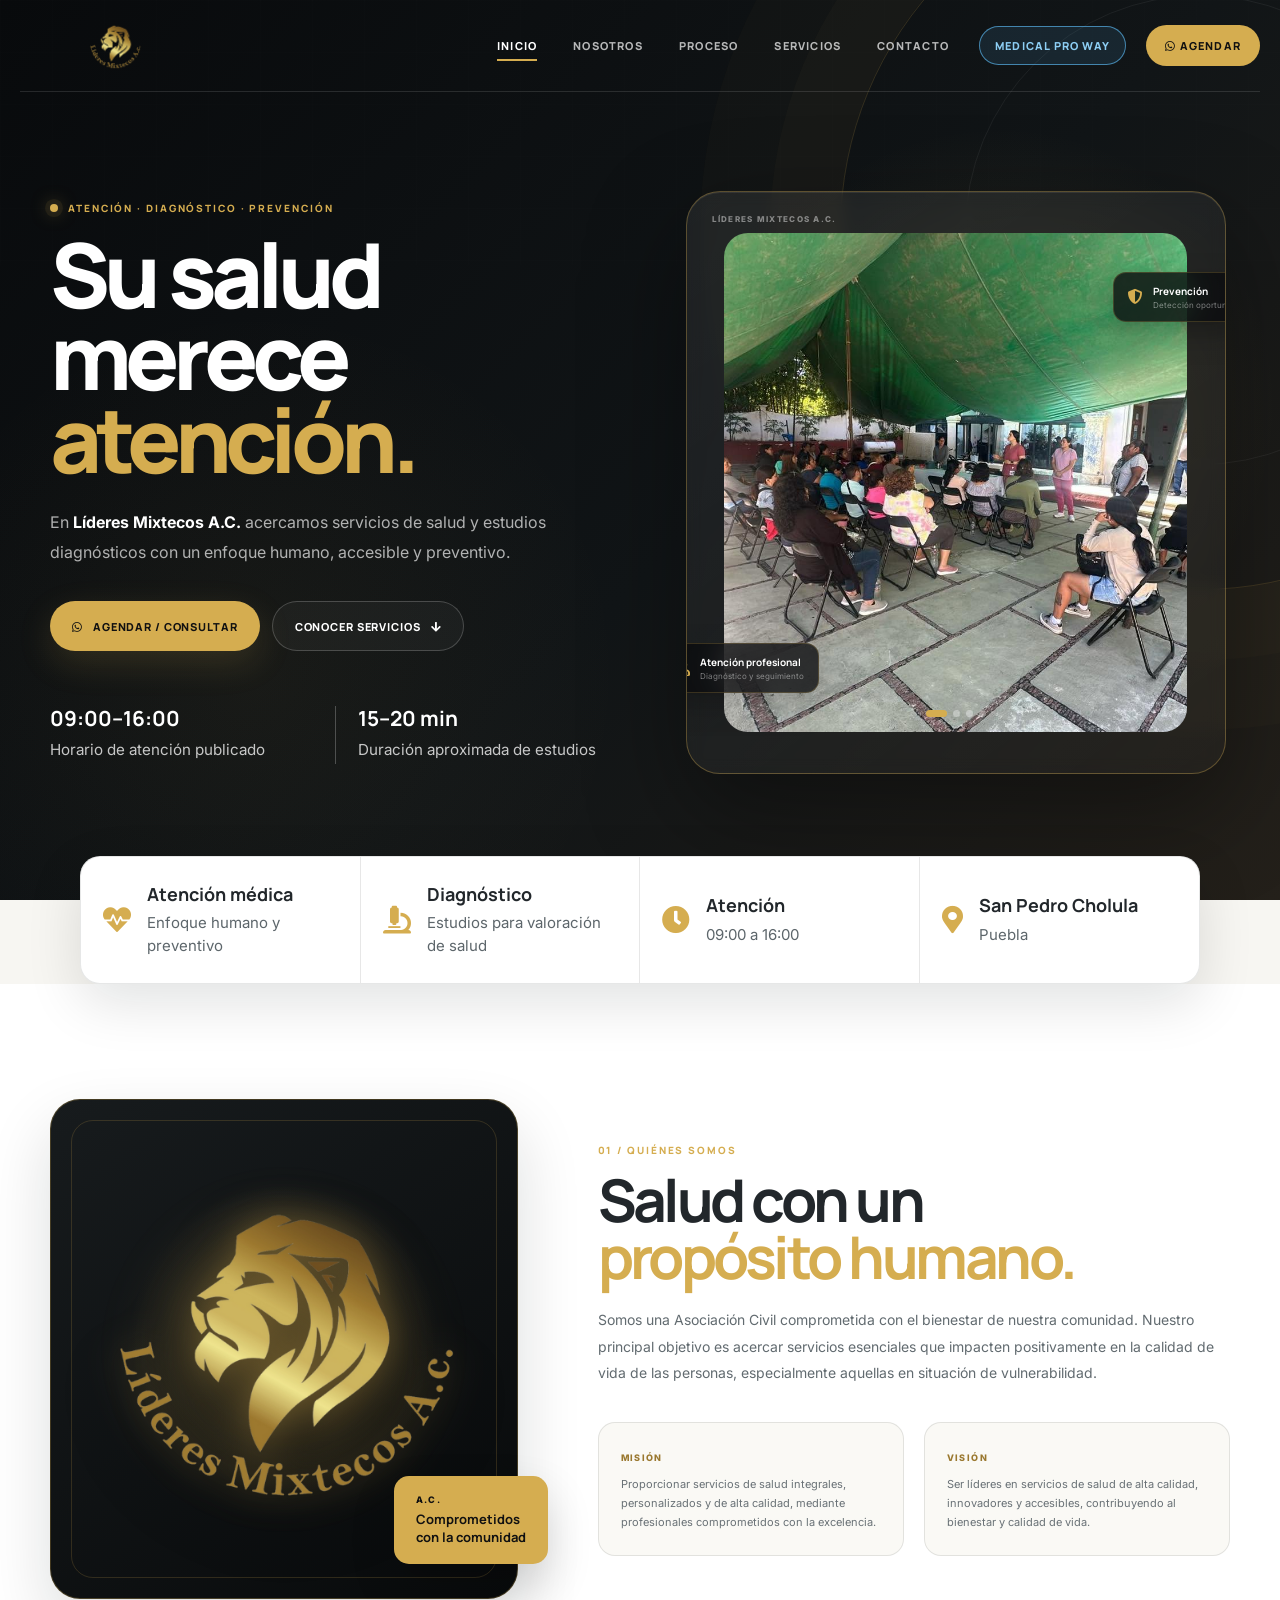
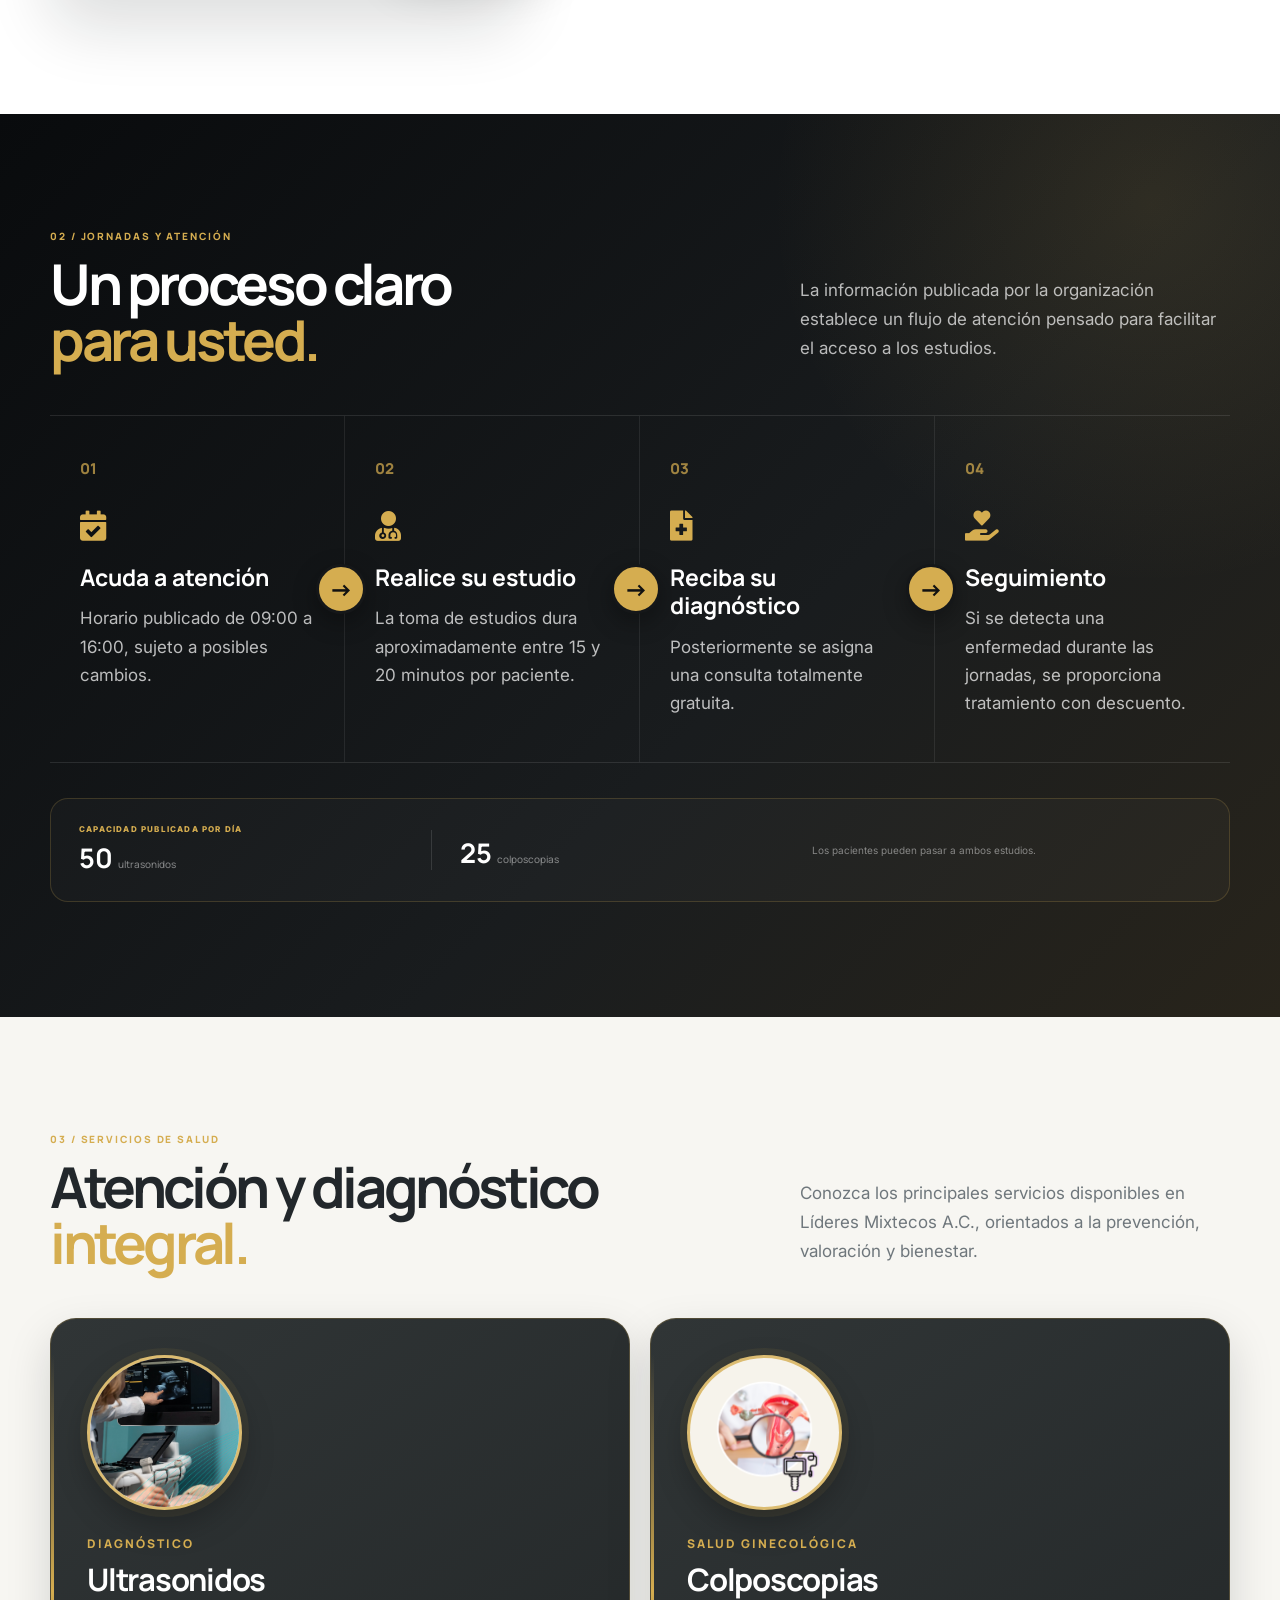
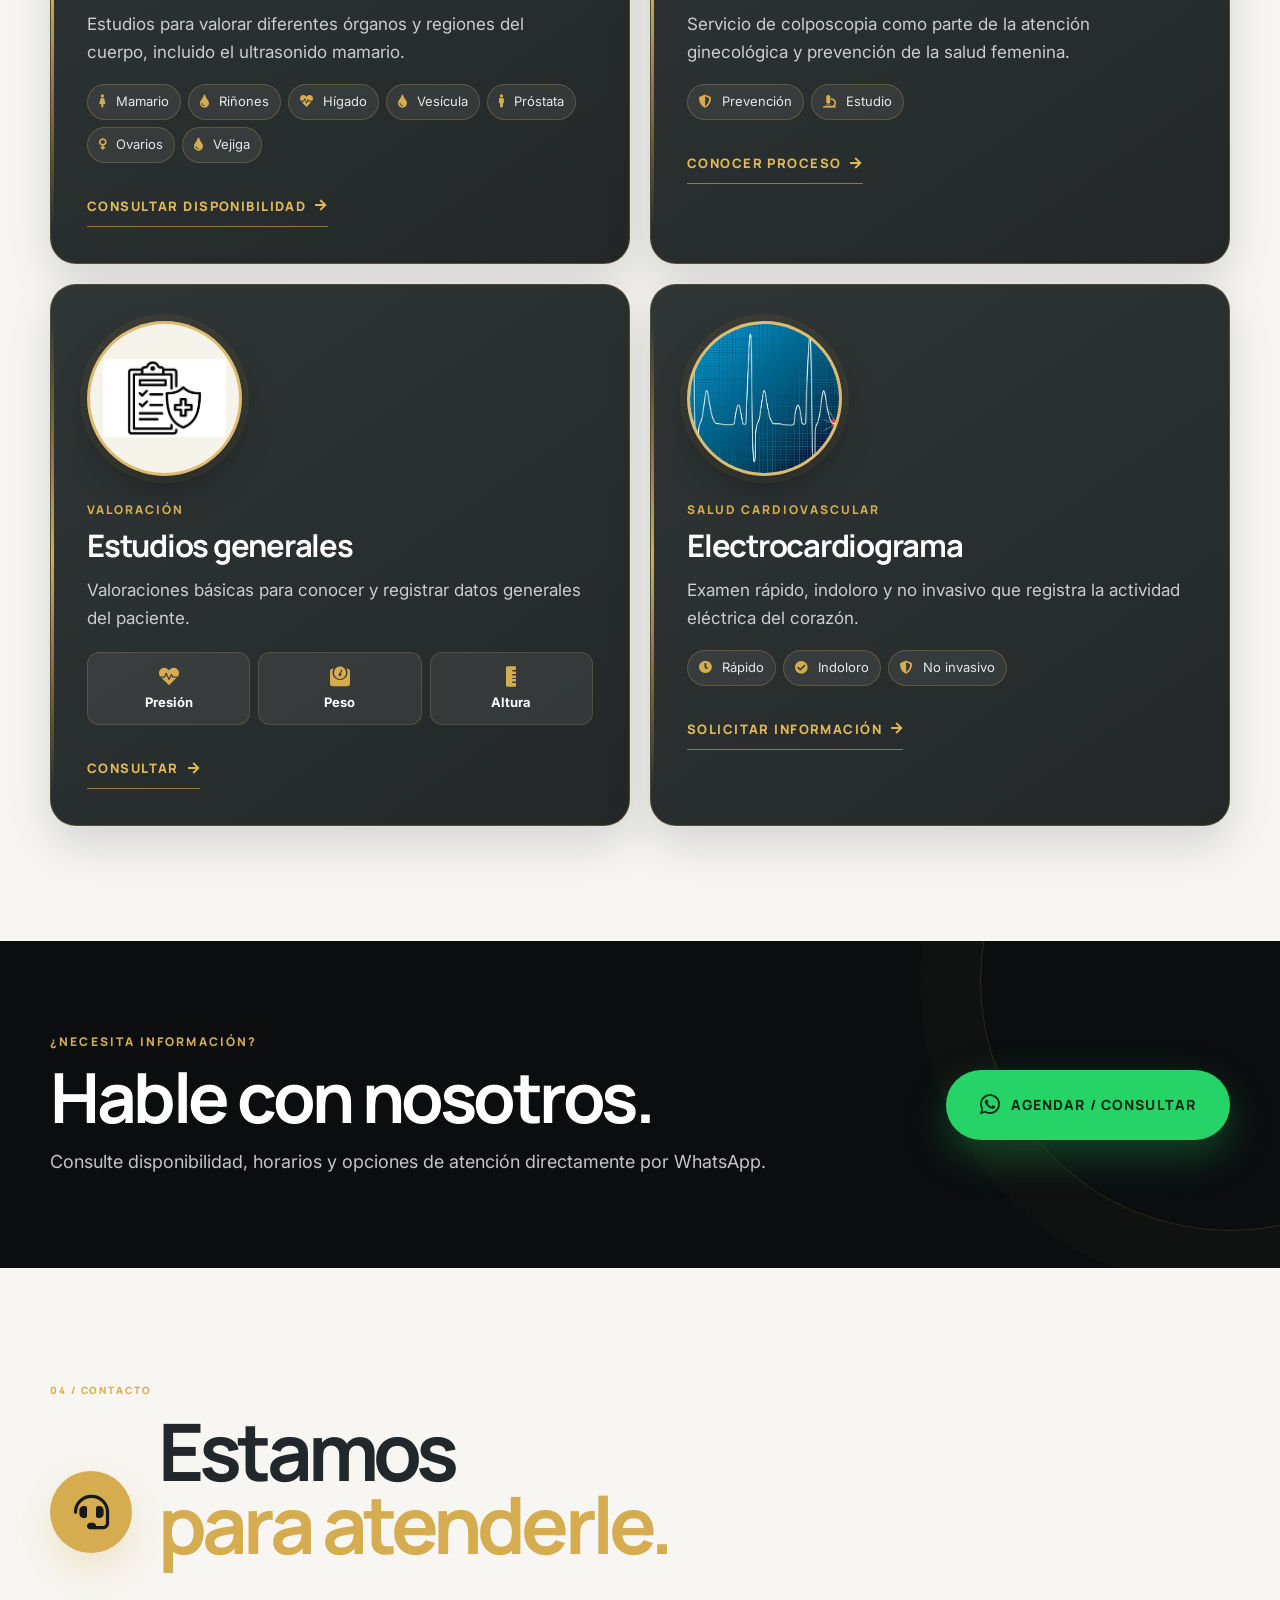
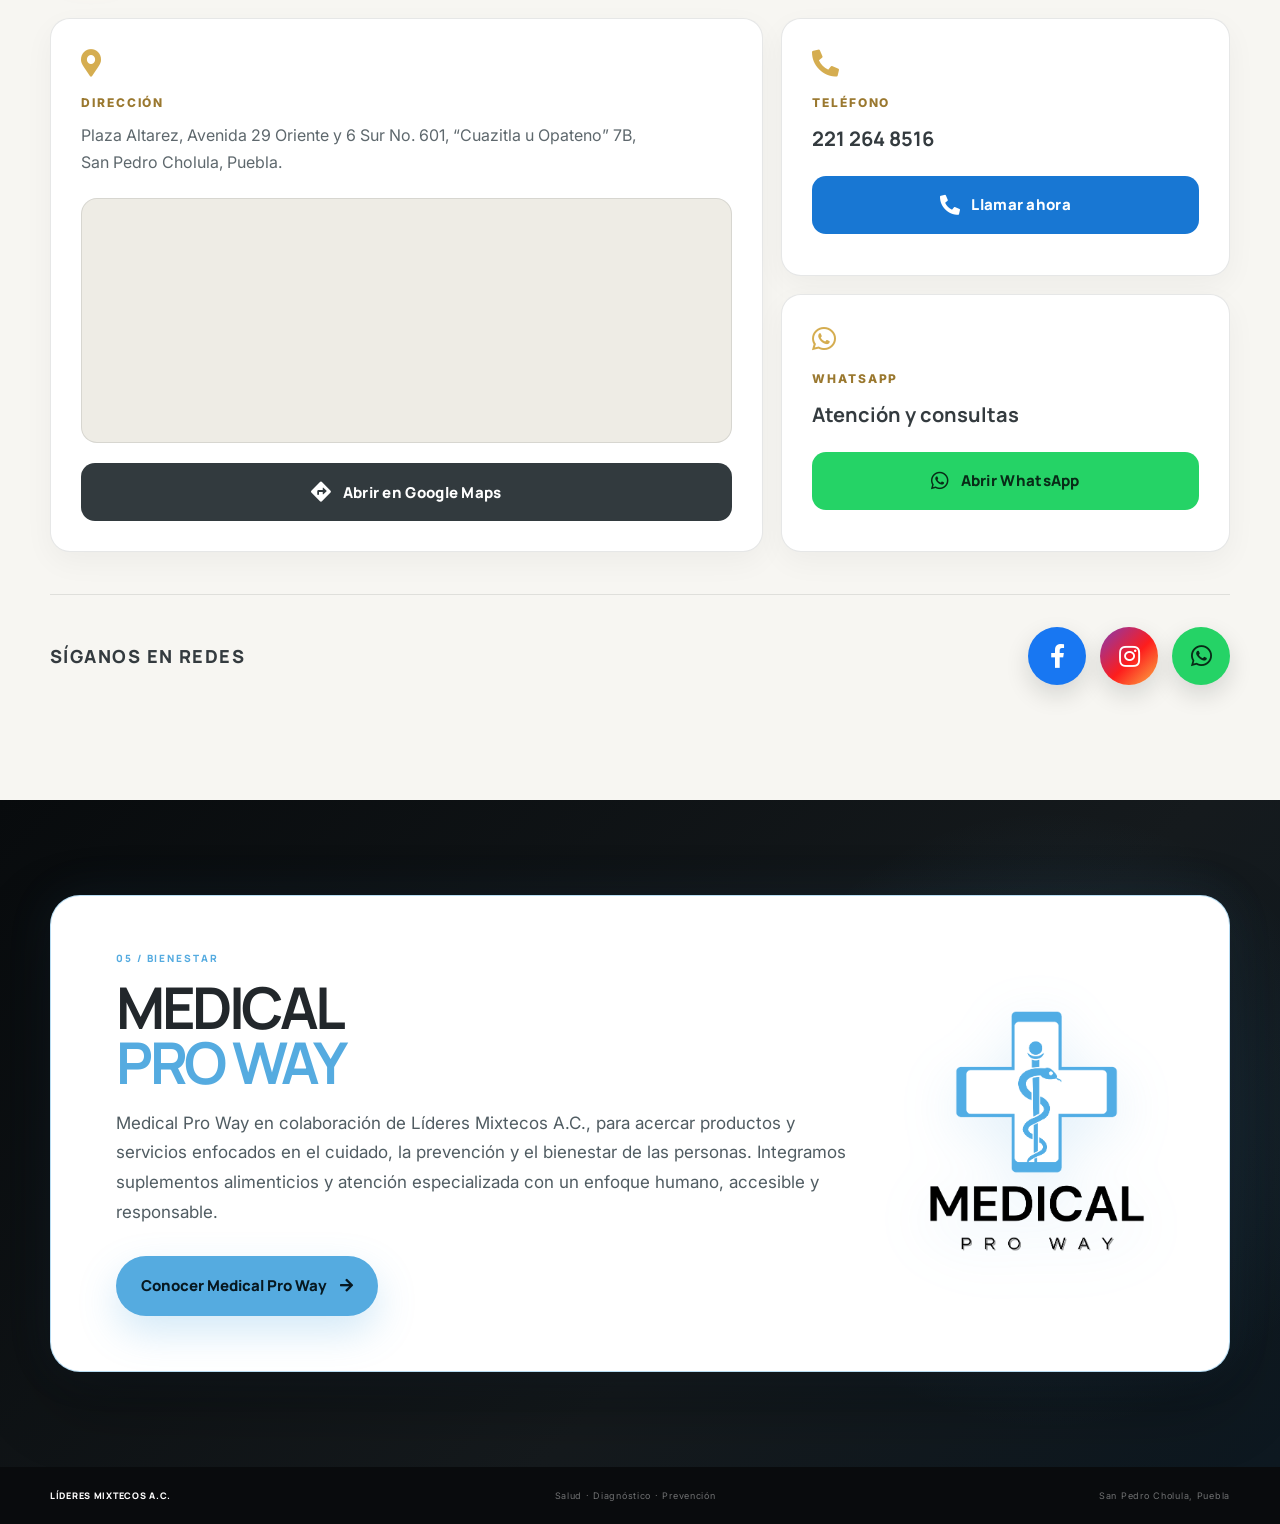
==== commit f1374f49: "Improve main page accessibility and navigation" ====
--- a/index.html
+++ b/index.html
@@ -35,6 +35,7 @@
         <a href="#proceso">Proceso</a>
         <a href="#servicios">Servicios</a>
         <a href="#contacto">Contacto</a>
+        <a class="nav-medical" href="pag2_medical_futurista.html">Medical Pro Way</a>
         <a class="nav-button" href="http://wa.link/dk0aqt" target="_blank" rel="noopener">
           <i class="fab fa-whatsapp"></i> Agendar
         </a>
@@ -350,47 +351,42 @@
         <div class="services-grid">
 
           <article class="service-card service-featured">
-            <span class="service-number">01</span>
-            <div class="service-icon"><i class="fas fa-wave-square"></i></div>
+            <div class="service-image">
+              <img src="images/apartadoultra.jpg" alt="Equipo utilizado para realizar estudios de ultrasonido" loading="lazy">
+            </div>
             <span class="service-label">DIAGNÓSTICO</span>
             <h3>Ultrasonidos</h3>
-            <p>Estudios de ultrasonido para la valoración de diferentes órganos y regiones del cuerpo.</p>
+            <p>Estudios para valorar diferentes órganos y regiones del cuerpo, incluido el ultrasonido mamario.</p>
             <div class="tag-list">
-              <span>Riñones</span><span>Hígado</span><span>Vesícula</span>
-              <span>Próstata</span><span>Ovarios</span><span>Vejiga</span>
+              <span><i class="fas fa-female"></i> Mamario</span>
+              <span><i class="fas fa-tint"></i> Riñones</span>
+              <span><i class="fas fa-heartbeat"></i> Hígado</span>
+              <span><i class="fas fa-tint"></i> Vesícula</span>
+              <span><i class="fas fa-male"></i> Próstata</span>
+              <span><i class="fas fa-venus"></i> Ovarios</span>
+              <span><i class="fas fa-tint"></i> Vejiga</span>
             </div>
             <a href="#contacto" class="card-link">Consultar disponibilidad <i class="fas fa-arrow-right"></i></a>
           </article>
 
           <article class="service-card">
-            <span class="service-number">02</span>
-            <div class="service-icon"><i class="fas fa-female"></i></div>
-            <span class="service-label">SALUD FEMENINA</span>
-            <h3>Ultrasonido mamario</h3>
-            <p>Estudio de imagen enfocado en la valoración de las glándulas mamarias.</p>
-            <div class="service-mini">
-              <span><i class="fas fa-check"></i> Diagnóstico</span>
-              <span><i class="fas fa-check"></i> Atención profesional</span>
-            </div>
-            <a href="#contacto" class="card-link">Consultar <i class="fas fa-arrow-right"></i></a>
-          </article>
-
-          <article class="service-card">
-            <span class="service-number">03</span>
-            <div class="service-icon"><i class="fas fa-notes-medical"></i></div>
+            <div class="service-image service-image-contain">
+              <img src="images/ColpoInic.png" alt="Ilustración relacionada con el estudio de colposcopia" loading="lazy">
+            </div>
             <span class="service-label">SALUD GINECOLÓGICA</span>
             <h3>Colposcopias</h3>
             <p>Servicio de colposcopia como parte de la atención ginecológica y prevención de la salud femenina.</p>
             <div class="service-mini">
-              <span><i class="fas fa-check"></i> Prevención</span>
-              <span><i class="fas fa-check"></i> Estudio</span>
+              <span><i class="fas fa-shield-alt"></i> Prevención</span>
+              <span><i class="fas fa-microscope"></i> Estudio</span>
             </div>
             <a href="#proceso" class="card-link">Conocer proceso <i class="fas fa-arrow-right"></i></a>
           </article>
 
           <article class="service-card">
-            <span class="service-number">04</span>
-            <div class="service-icon"><i class="fas fa-heartbeat"></i></div>
+            <div class="service-image service-image-contain">
+              <img src="images/datosclin.png" alt="Ficha de valoración y registro de datos clínicos" loading="lazy">
+            </div>
             <span class="service-label">VALORACIÓN</span>
             <h3>Estudios generales</h3>
             <p>Valoraciones básicas para conocer y registrar datos generales del paciente.</p>
@@ -402,41 +398,21 @@
             <a href="#contacto" class="card-link">Consultar <i class="fas fa-arrow-right"></i></a>
           </article>
 
-          <article class="service-card service-wide">
-            <div class="service-wide-copy">
-              <span class="service-label">SALUD CARDIOVASCULAR</span>
-              <h3>Electrocardiograma</h3>
-              <p>
-                Examen que registra la actividad eléctrica del corazón. El sitio actual
-                lo describe como un procedimiento rápido, indoloro y no invasivo.
-              </p>
-              <a href="#contacto" class="card-link">Solicitar información <i class="fas fa-arrow-right"></i></a>
-            </div>
-            <div class="ecg-visual">
-              <div class="ecg-line"></div>
-              <span>ECG</span>
-            </div>
+          <article class="service-card">
+            <div class="service-image">
+              <img src="images/imgelectro.jpg" alt="Representación de un electrocardiograma" loading="lazy">
+            </div>
+            <span class="service-label">SALUD CARDIOVASCULAR</span>
+            <h3>Electrocardiograma</h3>
+            <p>Examen rápido, indoloro y no invasivo que registra la actividad eléctrica del corazón.</p>
+            <div class="service-mini">
+              <span><i class="fas fa-clock"></i> Rápido</span>
+              <span><i class="fas fa-check-circle"></i> Indoloro</span>
+              <span><i class="fas fa-shield-alt"></i> No invasivo</span>
+            </div>
+            <a href="#contacto" class="card-link">Solicitar información <i class="fas fa-arrow-right"></i></a>
           </article>
 
-        </div>
-      </div>
-    </section>
-
-    <!-- ================= SUPPLEMENTS ================= -->
-    <section class="wellness section">
-      <div class="section-shell wellness-inner">
-        <div>
-          <span class="section-kicker">04 / BIENESTAR</span>
-          <h2>Suplementos<br><span>alimenticios.</span></h2>
-          <p>
-            El sitio contempla un catálogo de bienestar y suplementos alimenticios.
-            Esta sección queda preparada para incorporar posteriormente los productos,
-            información y disponibilidad correspondientes.
-          </p>
-        </div>
-        <div class="wellness-symbol">
-          <i class="fas fa-capsules"></i>
-          <span>BIENESTAR</span>
         </div>
       </div>
     </section>
@@ -450,7 +426,7 @@
           <h2>Hable con nosotros.</h2>
           <p>Consulte disponibilidad, horarios y opciones de atención directamente por WhatsApp.</p>
         </div>
-        <a class="btn btn-gold btn-large" href="http://wa.link/dk0aqt" target="_blank" rel="noopener">
+        <a class="btn btn-whatsapp btn-large" href="http://wa.link/dk0aqt" target="_blank" rel="noopener">
           <i class="fab fa-whatsapp"></i>
           Agendar / consultar
         </a>
@@ -462,8 +438,13 @@
       <div class="section-shell">
         <div class="section-heading">
           <div>
-            <span class="section-kicker">05 / CONTACTO</span>
-            <h2>Estamos<br><span>para atenderle.</span></h2>
+            <span class="section-kicker">04 / CONTACTO</span>
+            <div class="contact-title-wrap">
+              <div class="contact-attention-icon" aria-hidden="true">
+                <i class="fas fa-headset"></i>
+              </div>
+              <h2>Estamos<br><span>para atenderle.</span></h2>
+            </div>
           </div>
         </div>
 
@@ -476,34 +457,73 @@
               “Cuazitla u Opateno” 7B,<br>
               San Pedro Cholula, Puebla.
             </p>
+            <div class="contact-map">
+              <iframe
+                src="https://www.google.com/maps?q=Plaza+Altarez,+Avenida+29+Oriente+y+6+Sur+601,+San+Pedro+Cholula,+Puebla&output=embed"
+                title="Mapa de la ubicación de Líderes Mixtecos A.C."
+                loading="lazy"
+                referrerpolicy="no-referrer-when-downgrade">
+              </iframe>
+            </div>
+            <a class="contact-action contact-action-map" href="https://www.google.com/maps/search/?api=1&query=Plaza+Altarez,+Avenida+29+Oriente+y+6+Sur+601,+San+Pedro+Cholula,+Puebla" target="_blank" rel="noopener">
+              <i class="fas fa-directions"></i> Abrir en Google Maps
+            </a>
           </div>
 
           <div class="contact-card">
             <i class="fas fa-phone-alt"></i>
             <span>TELÉFONO</span>
-            <a href="tel:2212648516">221 264 8516</a>
+            <p class="contact-value">221 264 8516</p>
+            <a class="contact-action contact-action-call" href="tel:2212648516">
+              <i class="fas fa-phone-alt"></i> Llamar ahora
+            </a>
           </div>
 
           <div class="contact-card">
             <i class="fab fa-whatsapp"></i>
             <span>WHATSAPP</span>
-            <a href="http://wa.link/dk0aqt" target="_blank" rel="noopener">Agendar / consultar</a>
+            <p class="contact-value">Atención y consultas</p>
+            <a class="contact-action contact-action-whatsapp" href="http://wa.link/dk0aqt" target="_blank" rel="noopener">
+              <i class="fab fa-whatsapp"></i> Abrir WhatsApp
+            </a>
           </div>
         </div>
 
         <div class="social-row">
           <span>SÍGANOS EN REDES</span>
           <div>
-            <a href="https://www.facebook.com/profile.php?id=61569856618521" target="_blank" rel="noopener" aria-label="Facebook">
+            <a class="social-facebook" href="https://www.facebook.com/profile.php?id=61574584577659&amp;locale=es_LA" target="_blank" rel="noopener" aria-label="Facebook">
               <i class="fab fa-facebook-f"></i>
             </a>
-            <a href="https://www.instagram.com/medical_proway1/" target="_blank" rel="noopener" aria-label="Instagram">
+            <a class="social-instagram" href="https://www.instagram.com/medical_proway1/" target="_blank" rel="noopener" aria-label="Instagram">
               <i class="fab fa-instagram"></i>
             </a>
-            <a href="http://wa.link/dk0aqt" target="_blank" rel="noopener" aria-label="WhatsApp">
+            <a class="social-whatsapp" href="http://wa.link/dk0aqt" target="_blank" rel="noopener" aria-label="WhatsApp">
               <i class="fab fa-whatsapp"></i>
             </a>
           </div>
+        </div>
+      </div>
+    </section>
+
+    <!-- ================= MEDICAL PRO WAY ================= -->
+    <section class="wellness section" id="medical-pro-way">
+      <div class="section-shell wellness-inner">
+        <div>
+          <span class="section-kicker">05 / BIENESTAR</span>
+          <h2>MEDICAL<br><span>PRO WAY</span></h2>
+          <p>
+            Medical Pro Way en colaboración de Líderes Mixtecos A.C., para acercar productos
+            y servicios enfocados en el cuidado, la prevención y el bienestar de las personas.
+            Integramos suplementos alimenticios y atención especializada con un enfoque humano,
+            accesible y responsable.
+          </p>
+          <a class="wellness-button" href="pag2_medical_futurista.html">
+            Conocer Medical Pro Way <i class="fas fa-arrow-right"></i>
+          </a>
+        </div>
+        <div class="wellness-symbol">
+          <img src="images/logod.png" alt="Logotipo de Medical Pro Way" loading="lazy">
         </div>
       </div>
     </section>
--- a/style_medical_futurista.css
+++ b/style_medical_futurista.css
@@ -96,6 +96,20 @@
   background:var(--gold-light);
   transform:translateY(-2px);
 }
+.nav-medical{
+  margin-left:8px;
+  padding:11px 15px!important;
+  border:1px solid rgba(85,171,224,.72);
+  border-radius:999px;
+  background:rgba(85,171,224,.12);
+  color:#8dcef4!important;
+}
+.nav-medical::after{display:none}
+.nav-medical:hover{
+  background:#55abe0;
+  color:#07141c!important;
+  transform:translateY(-2px);
+}
 .menu-toggle{display:none}
 
 /* ================= HERO ================= */
@@ -613,6 +627,11 @@
 
 /* ================= SERVICES ================= */
 .services{background:var(--cream)}
+.services .section-heading>p{
+  max-width:430px;
+  font-size:17px;
+  line-height:1.7;
+}
 .services-grid{
   display:grid;
   grid-template-columns:repeat(2,1fr);
@@ -620,19 +639,21 @@
 }
 .service-card{
   position:relative;
-  min-height:340px;
-  padding:34px;
+  min-height:455px;
+  padding:36px;
   overflow:hidden;
-  border:1px solid rgba(15,20,24,.10);
+  border:1px solid rgba(213,173,80,.24);
   border-radius:26px;
-  background:#fff;
-  box-shadow:0 12px 45px rgba(15,20,24,.055);
+  background:linear-gradient(145deg,#303536,#232728);
+  color:#fff;
+  box-shadow:0 18px 45px rgba(15,20,24,.15);
   transition:.35s ease;
 }
 .service-card:hover{
   transform:translateY(-7px);
   border-color:rgba(213,173,80,.5);
-  box-shadow:var(--shadow);
+  background:linear-gradient(145deg,#373c3d,#272b2c);
+  box-shadow:0 24px 55px rgba(15,20,24,.22);
 }
 .service-card::before{
   content:"";
@@ -641,46 +662,48 @@
   width:3px;
   background:linear-gradient(transparent,var(--gold),transparent);
 }
-.service-number{
-  position:absolute;
-  top:20px;right:26px;
-  color:rgba(213,173,80,.15);
-  font-family:'Manrope',sans-serif;
-  font-size:54px;
-  font-weight:800;
-}
-.service-icon{
-  width:64px;height:64px;
-  display:flex;
-  align-items:center;
-  justify-content:center;
-  border-radius:18px;
+.service-image{
+  width:155px;
+  height:155px;
+  overflow:hidden;
+  border-radius:50%;
+  background:#f6f3eb;
+  border:3px solid rgba(213,173,80,.78);
+  box-shadow:0 14px 32px rgba(0,0,0,.26),0 0 0 7px rgba(213,173,80,.08);
+}
+.service-image img{
+  width:100%;
+  height:100%;
+  display:block;
+  object-fit:cover;
+}
+.service-image-contain img{
+  padding:13px;
+  object-fit:contain;
+}
+.service-label{
+  display:block;
+  margin-top:25px;
   color:var(--gold);
-  background:var(--gold-soft);
-  border:1px solid rgba(213,173,80,.25);
-  font-size:24px;
-}
-.service-label{
-  display:block;
-  margin-top:22px;
-  color:#9a782f;
-  font-family:'Manrope',sans-serif;
-  font-size:9px;
+  font-family:'Manrope',sans-serif;
+  font-size:12px;
   font-weight:800;
   letter-spacing:.17em;
 }
 .service-card h3{
-  margin:8px 0 10px;
-  font-family:'Manrope',sans-serif;
-  font-size:27px;
+  margin:10px 0 13px;
+  font-family:'Manrope',sans-serif;
+  font-size:31px;
+  line-height:1.15;
   letter-spacing:-.04em;
+  color:#fff;
 }
 .service-card p{
   max-width:500px;
   margin:0;
-  color:var(--muted);
-  font-size:13px;
-  line-height:1.75;
+  color:rgba(255,255,255,.76);
+  font-size:17px;
+  line-height:1.65;
 }
 .tag-list,.service-mini{
   display:flex;
@@ -689,29 +712,32 @@
   margin-top:18px;
 }
 .tag-list span,.service-mini span{
-  padding:6px 9px;
+  padding:8px 11px;
   border-radius:100px;
-  border:1px solid rgba(15,20,24,.09);
-  color:#687176;
-  font-size:9px;
-}
-.service-mini span i{color:var(--gold);margin-right:4px}
+  border:1px solid rgba(213,173,80,.26);
+  background:rgba(255,255,255,.065);
+  color:rgba(255,255,255,.88);
+  font-size:13px;
+  line-height:1.35;
+}
+.tag-list span i,.service-mini span i{color:var(--gold);margin-right:6px}
 .card-link{
   display:inline-flex;
   align-items:center;
   gap:9px;
+  min-height:44px;
   margin-top:20px;
-  padding-bottom:5px;
+  padding:10px 0 7px;
   border-bottom:1px solid rgba(213,173,80,.6);
-  color:#9a782f;
-  font-family:'Manrope',sans-serif;
-  font-size:9px;
+  color:#e1b957;
+  font-family:'Manrope',sans-serif;
+  font-size:13px;
   font-weight:800;
   letter-spacing:.11em;
   text-transform:uppercase;
   transition:.25s ease;
 }
-.card-link:hover{gap:15px;color:#6f531c}
+.card-link:hover{gap:15px;color:#f2d17d}
 .health-data{
   display:flex;
   gap:8px;
@@ -719,81 +745,23 @@
 }
 .health-data div{
   flex:1;
-  padding:10px;
+  padding:14px 10px;
   border-radius:12px;
-  background:#f5f4ef;
+  border:1px solid rgba(213,173,80,.20);
+  background:rgba(255,255,255,.07);
   text-align:center;
 }
 .health-data i{
   display:block;
   color:var(--gold);
-  font-size:14px;
+  font-size:20px;
 }
 .health-data strong{
   display:block;
-  margin-top:5px;
-  font-size:9px;
-}
-.service-wide{
-  grid-column:1/-1;
-  min-height:245px;
-  display:flex;
-  align-items:center;
-  justify-content:space-between;
-  gap:40px;
-  background:#111416;
+  margin-top:7px;
+  font-size:13px;
   color:#fff;
-  border-color:rgba(213,173,80,.23);
-}
-.service-wide p{color:rgba(255,255,255,.57)}
-.service-wide .service-label{color:var(--gold)}
-.service-wide h3{font-size:34px}
-.service-wide-copy{max-width:650px}
-.ecg-visual{
-  position:relative;
-  width:330px;height:130px;
-  display:flex;
-  align-items:center;
-  justify-content:center;
-  flex:0 0 330px;
-  border:1px solid rgba(213,173,80,.18);
-  border-radius:18px;
-  background:rgba(213,173,80,.025);
-  overflow:hidden;
-}
-.ecg-visual span{
-  position:absolute;
-  right:15px;top:12px;
-  color:rgba(213,173,80,.55);
-  font-family:'Manrope',sans-serif;
-  font-size:9px;
-  font-weight:800;
-  letter-spacing:.15em;
-}
-.ecg-line{
-  width:100%;
-  height:75px;
-  background:
-    linear-gradient(90deg,
-      transparent 0 5%,
-      rgba(213,173,80,.35) 5.5% 6%,
-      transparent 6.5% 19%,
-      rgba(213,173,80,.35) 19.5% 20%,
-      transparent 20.5% 32%,
-      rgba(213,173,80,.8) 32.5% 33%,
-      transparent 33.5% 38%,
-      rgba(213,173,80,.8) 38.5% 39%,
-      transparent 39.5% 52%,
-      rgba(213,173,80,.35) 52.5% 53%,
-      transparent 53.5% 67%,
-      rgba(213,173,80,.35) 67.5% 68%,
-      transparent 68.5% 81%,
-      rgba(213,173,80,.8) 81.5% 82%,
-      transparent 82.5% 100%);
-  clip-path:polygon(0 51%,5% 51%,7% 50%,10% 51%,19% 51%,21% 50%,23% 51%,30% 51%,32% 52%,34% 10%,35% 90%,36% 51%,38% 25%,39% 72%,40% 51%,52% 51%,54% 50%,56% 51%,67% 51%,69% 50%,71% 51%,80% 51%,82% 10%,83% 90%,84% 51%,100% 51%);
-  border-bottom:1px solid rgba(213,173,80,.45);
-}
-
+}
 /* ================= DARK PROCESS ================= */
 .section-dark{
   position:relative;
@@ -1025,8 +993,11 @@
 
 /* ================= WELLNESS ================= */
 .wellness{
+  --medical-blue:#55abe0;
   padding:95px 0;
-  background:#eeece5;
+  background:
+    radial-gradient(circle at 82% 48%,rgba(85,171,224,.16),transparent 28%),
+    linear-gradient(135deg,#080b0d,#151a1d 62%,#0d1820);
 }
 .wellness-inner{
   min-height:350px;
@@ -1038,8 +1009,10 @@
   border-radius:30px;
   overflow:hidden;
   background:#fff;
-  border:1px solid rgba(213,173,80,.28);
-}
+  border:1px solid rgba(85,171,224,.42);
+  box-shadow:0 28px 75px rgba(0,0,0,.30),0 0 50px rgba(85,171,224,.08);
+}
+.wellness .section-kicker{color:var(--medical-blue)}
 .wellness h2{
   margin:15px 0 18px;
   font-family:'Manrope',sans-serif;
@@ -1047,39 +1020,53 @@
   line-height:.96;
   letter-spacing:-.06em;
 }
-.wellness h2 span{color:var(--gold)}
+.wellness h2 span{color:var(--medical-blue)}
 .wellness p{
-  max-width:620px;
+  max-width:760px;
   margin:0;
-  color:var(--muted);
-  font-size:13px;
-  line-height:1.8;
+  color:#505c62;
+  font-size:17px;
+  line-height:1.75;
+}
+.wellness-button{
+  min-height:60px;
+  display:inline-flex;
+  align-items:center;
+  justify-content:center;
+  gap:13px;
+  margin-top:28px;
+  padding:14px 25px;
+  border-radius:999px;
+  background:var(--medical-blue);
+  color:#071820;
+  box-shadow:0 16px 38px rgba(85,171,224,.26);
+  font-family:'Manrope',sans-serif;
+  font-size:15px;
+  font-weight:800;
+  transition:.25s ease;
+}
+.wellness-button:hover{
+  transform:translateY(-3px);
+  background:#75c3ed;
+  box-shadow:0 22px 48px rgba(85,171,224,.34);
 }
 .wellness-symbol{
-  width:190px;height:190px;
-  flex:0 0 190px;
-  display:flex;
-  flex-direction:column;
-  align-items:center;
-  justify-content:center;
-  border-radius:50%;
-  border:1px solid rgba(213,173,80,.45);
-  color:var(--gold);
-  background:radial-gradient(circle,rgba(213,173,80,.11),transparent 67%);
-}
-.wellness-symbol i{font-size:45px}
-.wellness-symbol span{
-  margin-top:13px;
-  font-size:8px;
-  font-weight:800;
-  letter-spacing:.2em;
+  width:255px;height:255px;
+  flex:0 0 255px;
+}
+.wellness-symbol img{
+  width:100%;
+  height:100%;
+  display:block;
+  object-fit:contain;
+  filter:drop-shadow(0 16px 28px rgba(85,171,224,.16));
 }
 
 /* ================= CTA ================= */
 .cta{
   position:relative;
   overflow:hidden;
-  padding:70px 0;
+  padding:92px 0;
   background:#0b0d0f;
   color:#fff;
 }
@@ -1097,91 +1084,186 @@
   display:flex;
   align-items:center;
   justify-content:space-between;
-  gap:35px;
+  gap:55px;
+}
+.cta .section-kicker{
+  font-size:12px;
+  letter-spacing:.18em;
 }
 .cta h2{
-  margin:10px 0 8px;
-  font-family:'Manrope',sans-serif;
-  font-size:clamp(2.2rem,4vw,3.7rem);
+  margin:14px 0 16px;
+  font-family:'Manrope',sans-serif;
+  font-size:clamp(3.2rem,5.4vw,5.4rem);
+  line-height:.96;
   letter-spacing:-.05em;
 }
 .cta p{
+  max-width:760px;
   margin:0;
-  color:rgba(255,255,255,.5);
-  font-size:12px;
-}
-.btn-large{min-height:58px;padding:0 27px}
+  color:rgba(255,255,255,.76);
+  font-size:18px;
+  line-height:1.65;
+}
+.btn-whatsapp{
+  background:#25d366;
+  color:#082b17;
+  box-shadow:0 16px 42px rgba(37,211,102,.28);
+}
+.btn-whatsapp:hover{
+  background:#3be477;
+  transform:translateY(-3px);
+  box-shadow:0 22px 52px rgba(37,211,102,.38);
+}
+.btn-whatsapp i{font-size:23px}
+.btn-large{
+  min-height:70px;
+  padding:0 34px;
+  font-size:14px;
+  white-space:nowrap;
+}
 
 /* ================= CONTACT ================= */
 .contact{background:#f7f6f2}
+.contact .section-heading{margin-bottom:58px}
+.contact-title-wrap{
+  display:flex;
+  align-items:flex-end;
+  gap:26px;
+  margin-top:18px;
+}
+.contact-title-wrap h2{
+  margin:0;
+  font-size:clamp(4rem,6.2vw,6.3rem);
+  line-height:.91;
+}
+.contact-attention-icon{
+  width:82px;
+  height:82px;
+  flex:0 0 82px;
+  display:grid;
+  place-items:center;
+  margin-bottom:7px;
+  border-radius:50%;
+  background:var(--gold);
+  color:#171a1b;
+  box-shadow:0 16px 36px rgba(213,173,80,.26);
+  font-size:35px;
+}
 .contact-grid{
   display:grid;
-  grid-template-columns:1.3fr .8fr .8fr;
+  grid-template-columns:1.35fr .85fr;
+  align-items:stretch;
   gap:18px;
 }
 .contact-card{
-  min-height:190px;
-  padding:28px;
+  min-height:220px;
+  padding:30px;
   border:1px solid var(--line);
   border-radius:20px;
   background:#fff;
-}
+  box-shadow:0 10px 30px rgba(15,20,24,.045);
+}
+.contact-card:first-child{grid-row:span 2}
 .contact-card>i{
   color:var(--gold);
-  font-size:19px;
+  font-size:27px;
 }
 .contact-card>span{
   display:block;
+  margin-top:18px;
+  color:#9a782f;
+  font-size:12px;
+  font-weight:800;
+  letter-spacing:.16em;
+}
+.contact-card p,
+.contact-card>a:not(.contact-action){
+  display:block;
+  margin:12px 0 0;
+  color:#5e686d;
+  font-size:16px;
+  line-height:1.7;
+}
+.contact-value{
+  margin-top:12px!important;
+  color:#343b3f!important;
+  font-family:'Manrope',sans-serif;
+  font-size:20px!important;
+  font-weight:700;
+}
+.contact-map{
+  height:245px;
+  margin-top:22px;
+  overflow:hidden;
+  border:1px solid var(--line);
+  border-radius:16px;
+  background:#eeece5;
+}
+.contact-map iframe{
+  width:100%;
+  height:100%;
+  display:block;
+  border:0;
+}
+.contact-action{
+  min-height:58px;
+  display:flex;
+  align-items:center;
+  justify-content:center;
+  gap:11px;
   margin-top:20px;
-  color:#9a782f;
-  font-size:9px;
-  font-weight:800;
-  letter-spacing:.16em;
-}
-.contact-card p,
-.contact-card a{
-  display:block;
-  margin:10px 0 0;
-  color:#5e686d;
-  font-size:12px;
-  line-height:1.7;
-}
-.contact-card a:hover{color:#9a782f}
+  padding:12px 20px;
+  border-radius:14px;
+  color:#fff;
+  font-family:'Manrope',sans-serif;
+  font-size:15px;
+  font-weight:800;
+  letter-spacing:.02em;
+  transition:.25s ease;
+}
+.contact-action:hover{transform:translateY(-2px);filter:brightness(1.07)}
+.contact-action-map{background:#323a3e}
+.contact-action-call{background:#1877d3}
+.contact-action-whatsapp{background:#25d366;color:#082b17}
+.contact-action i{font-size:20px}
 .social-row{
   display:flex;
   align-items:center;
   justify-content:space-between;
-  margin-top:30px;
-  padding-top:25px;
+  margin-top:42px;
+  padding-top:32px;
   border-top:1px solid var(--line);
 }
 .social-row>span{
-  color:#777f83;
-  font-size:9px;
-  font-weight:800;
-  letter-spacing:.16em;
+  color:#343b3f;
+  font-family:'Manrope',sans-serif;
+  font-size:18px;
+  font-weight:800;
+  letter-spacing:.08em;
 }
 .social-row>div{
   display:flex;
-  gap:9px;
+  gap:14px;
 }
 .social-row a{
-  width:38px;height:38px;
+  width:58px;height:58px;
   display:flex;
   align-items:center;
   justify-content:center;
-  border:1px solid rgba(15,20,24,.10);
+  border:0;
   border-radius:50%;
-  background:#fff;
-  color:#777f83;
+  color:#fff;
+  box-shadow:0 10px 24px rgba(15,20,24,.14);
+  font-size:24px;
   transition:.25s ease;
 }
 .social-row a:hover{
-  background:var(--gold);
-  color:#111;
-  border-color:var(--gold);
   transform:translateY(-3px);
-}
+  filter:brightness(1.08);
+}
+.social-facebook{background:#1877f2}
+.social-instagram{background:linear-gradient(135deg,#833ab4,#fd1d1d 55%,#fcb045)}
+.social-whatsapp{background:#25d366;color:#082b17!important}
 
 /* ================= FOOTER ================= */
 .footer{
@@ -1250,6 +1332,7 @@
   .main-nav.open{display:flex}
   .main-nav>a{padding:13px 14px}
   .nav-button{margin:5px 0 0!important;text-align:center}
+  .nav-medical{margin:5px 0 0!important;text-align:center}
   .hero{height:auto;min-height:0;padding:165px 0 90px}
   .hero-shell{
     grid-template-columns:1fr;
@@ -1277,7 +1360,7 @@
   .about-grid{grid-template-columns:1fr;gap:55px}
   .about-visual{max-width:620px}
   .contact-grid{grid-template-columns:1fr 1fr}
-  .contact-card:first-child{grid-column:1/-1}
+  .contact-card:first-child{grid-column:1/-1;grid-row:auto}
 }
 @media(max-width:620px){
   .section{padding:80px 0}
@@ -1379,8 +1462,15 @@
   .trust-item strong{font-size:20px}
   .trust-item span{font-size:16px}
   .services-grid{grid-template-columns:1fr}
-  .service-wide{grid-column:auto;display:block}
-  .ecg-visual{width:100%;margin-top:25px}
+  .services .section-heading>p{font-size:17px}
+  .service-card{min-height:0;padding:28px 24px}
+  .service-image{width:180px;height:180px;margin:0 auto}
+  .service-label{margin-top:24px;font-size:12px}
+  .service-card h3{font-size:30px}
+  .service-card p{font-size:17px;line-height:1.65}
+  .tag-list,.service-mini{gap:9px}
+  .tag-list span,.service-mini span{font-size:14px;padding:9px 12px}
+  .card-link{width:100%;justify-content:space-between;font-size:14px}
   .process-grid{grid-template-columns:1fr}
   .process-step{border-right:0!important;border-bottom:1px solid rgba(255,255,255,.08)!important}
   .process-step:last-child{border-bottom:0!important}
@@ -1398,14 +1488,30 @@
   .about-image .about-logo{width:92%;max-height:350px}
   .about-badge{right:10px;bottom:18px}
   .mission-grid{grid-template-columns:1fr}
-  .wellness-inner{display:block;padding:35px 28px}
-  .wellness-symbol{margin:35px auto 0}
+  .wellness-inner{display:block;padding:38px 28px}
+  .wellness h2{font-size:clamp(3rem,15vw,4rem)}
+  .wellness p{font-size:17px;line-height:1.7}
+  .wellness-button{width:100%;min-height:64px;font-size:15px}
+  .wellness-symbol{width:220px;height:220px;margin:38px auto 0}
   .cta-inner{display:block}
-  .cta .btn{margin-top:25px;width:100%}
+  .cta{padding:76px 0}
+  .cta .section-kicker{font-size:11px}
+  .cta h2{font-size:clamp(3rem,14vw,4.1rem);line-height:1}
+  .cta p{font-size:18px;line-height:1.65}
+  .cta .btn{width:100%;min-height:68px;margin-top:32px;font-size:14px}
   .contact-grid{grid-template-columns:1fr}
-  .contact-card:first-child{grid-column:auto}
+  .contact .section-heading{margin-bottom:38px}
+  .contact-title-wrap{display:block;margin-top:16px}
+  .contact-title-wrap h2{margin-top:20px;font-size:clamp(3.5rem,16vw,4.6rem);line-height:.93}
+  .contact-attention-icon{width:72px;height:72px;font-size:30px}
+  .contact-card{min-height:0;padding:26px 22px}
+  .contact-card:first-child{grid-column:auto;grid-row:auto}
+  .contact-map{height:260px}
+  .contact-action{width:100%;min-height:62px;font-size:16px}
   .social-row{display:block}
-  .social-row>div{margin-top:15px}
+  .social-row>span{font-size:20px}
+  .social-row>div{margin-top:22px;justify-content:center;gap:18px}
+  .social-row a{width:64px;height:64px;font-size:27px}
   .footer-inner{display:block;text-align:center;line-height:2}
 }
 @media(prefers-reduced-motion:reduce){
